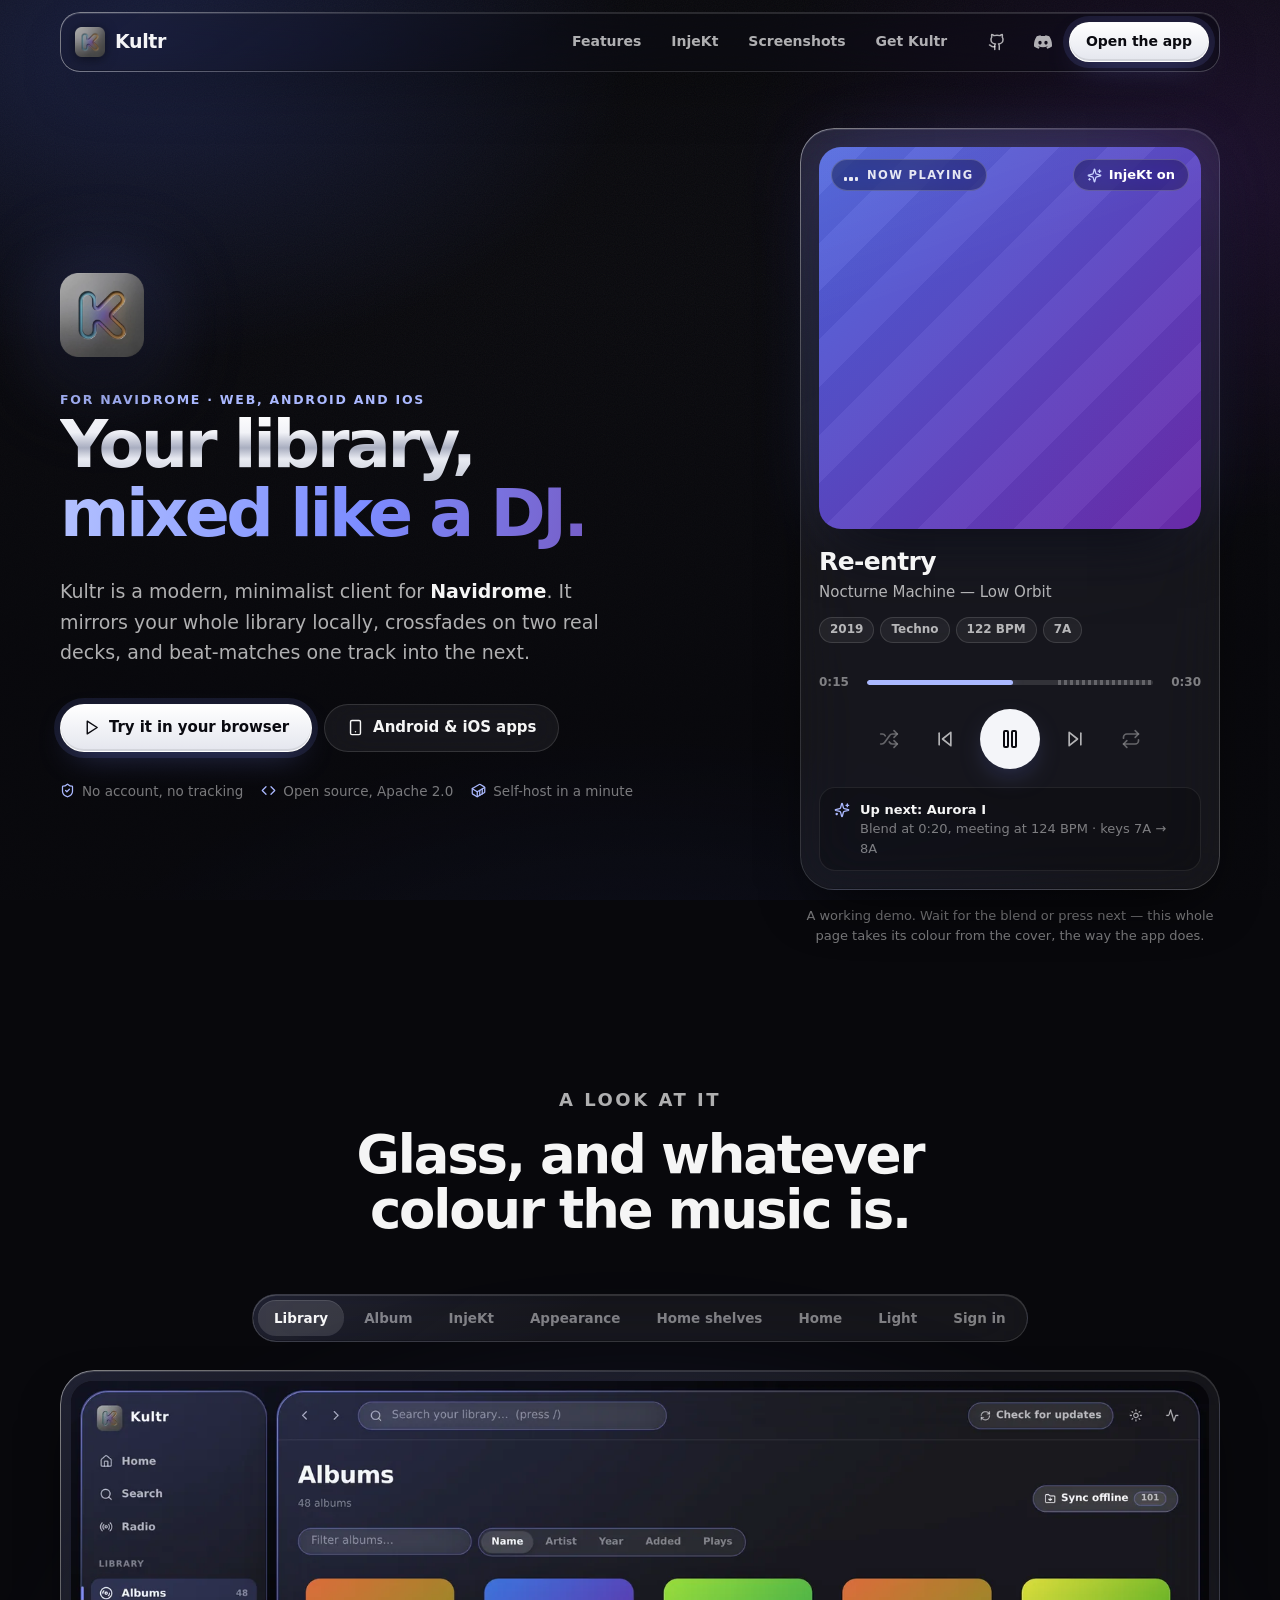
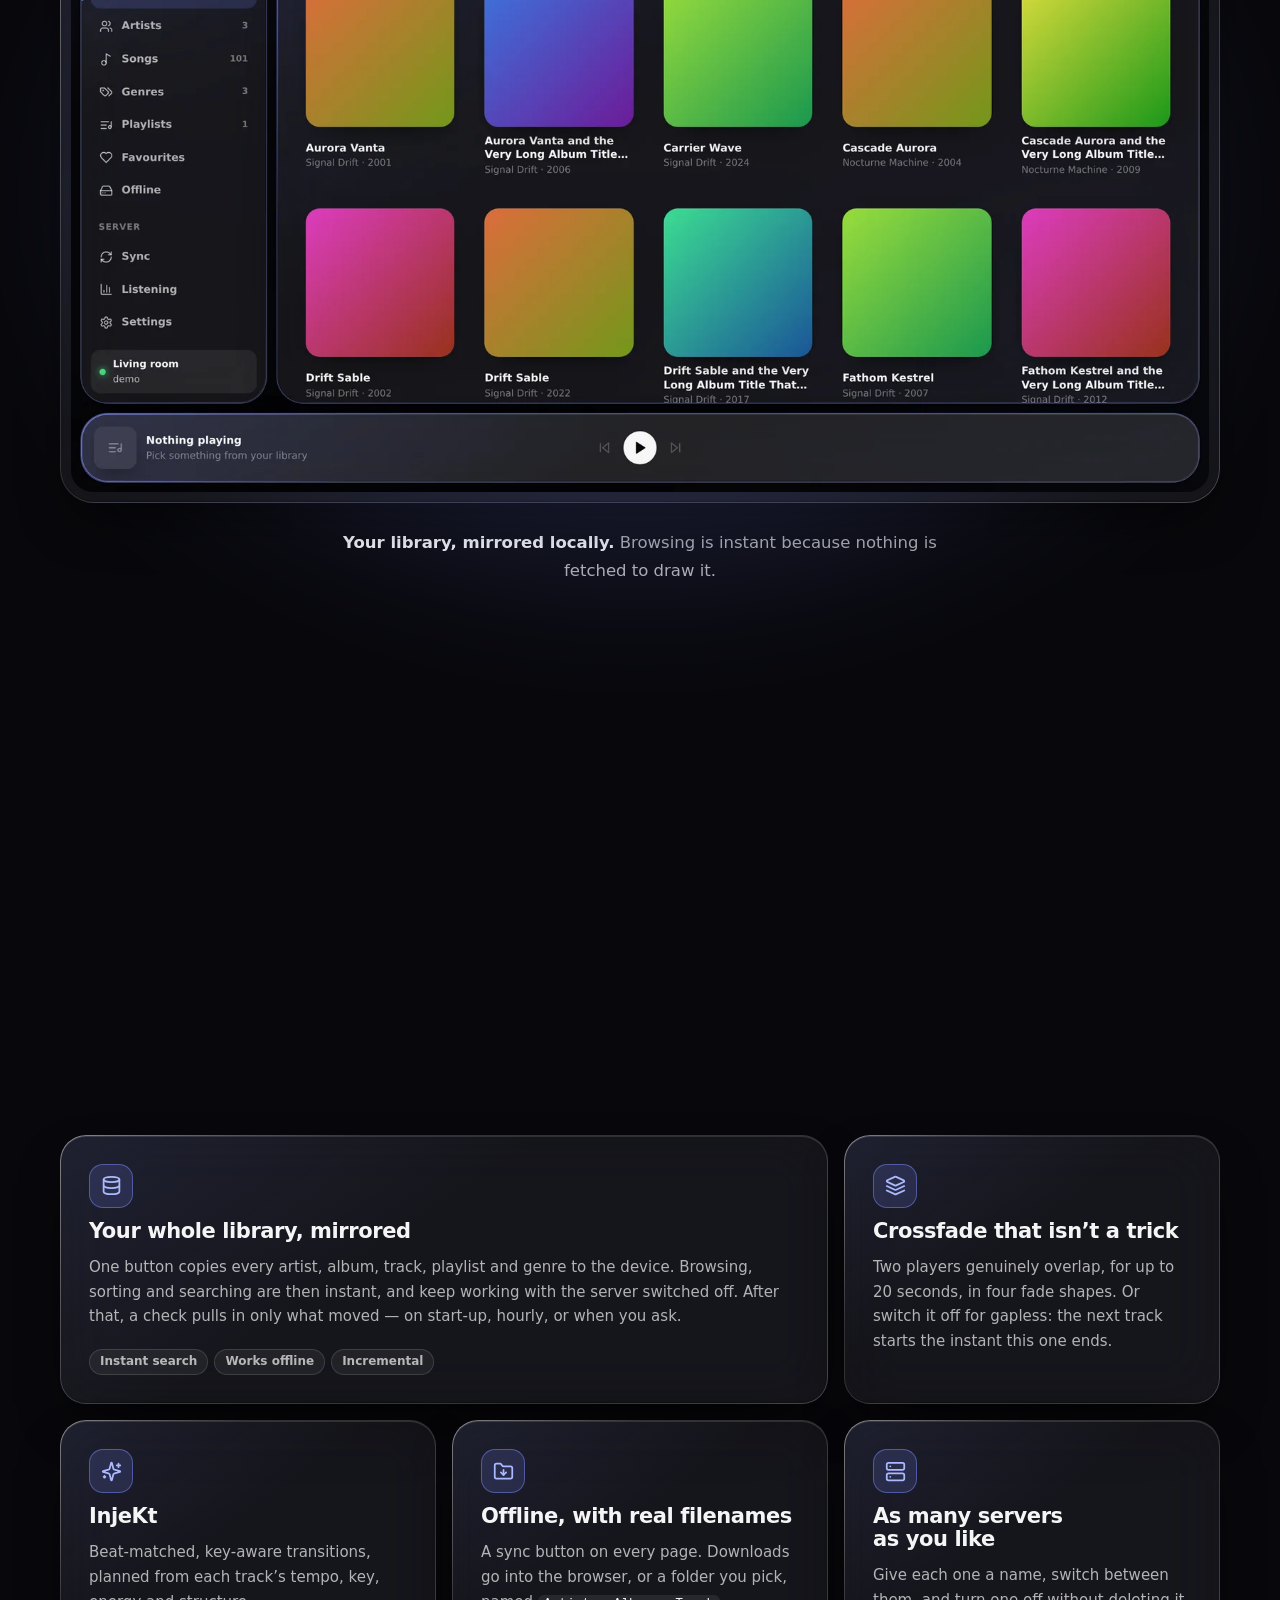
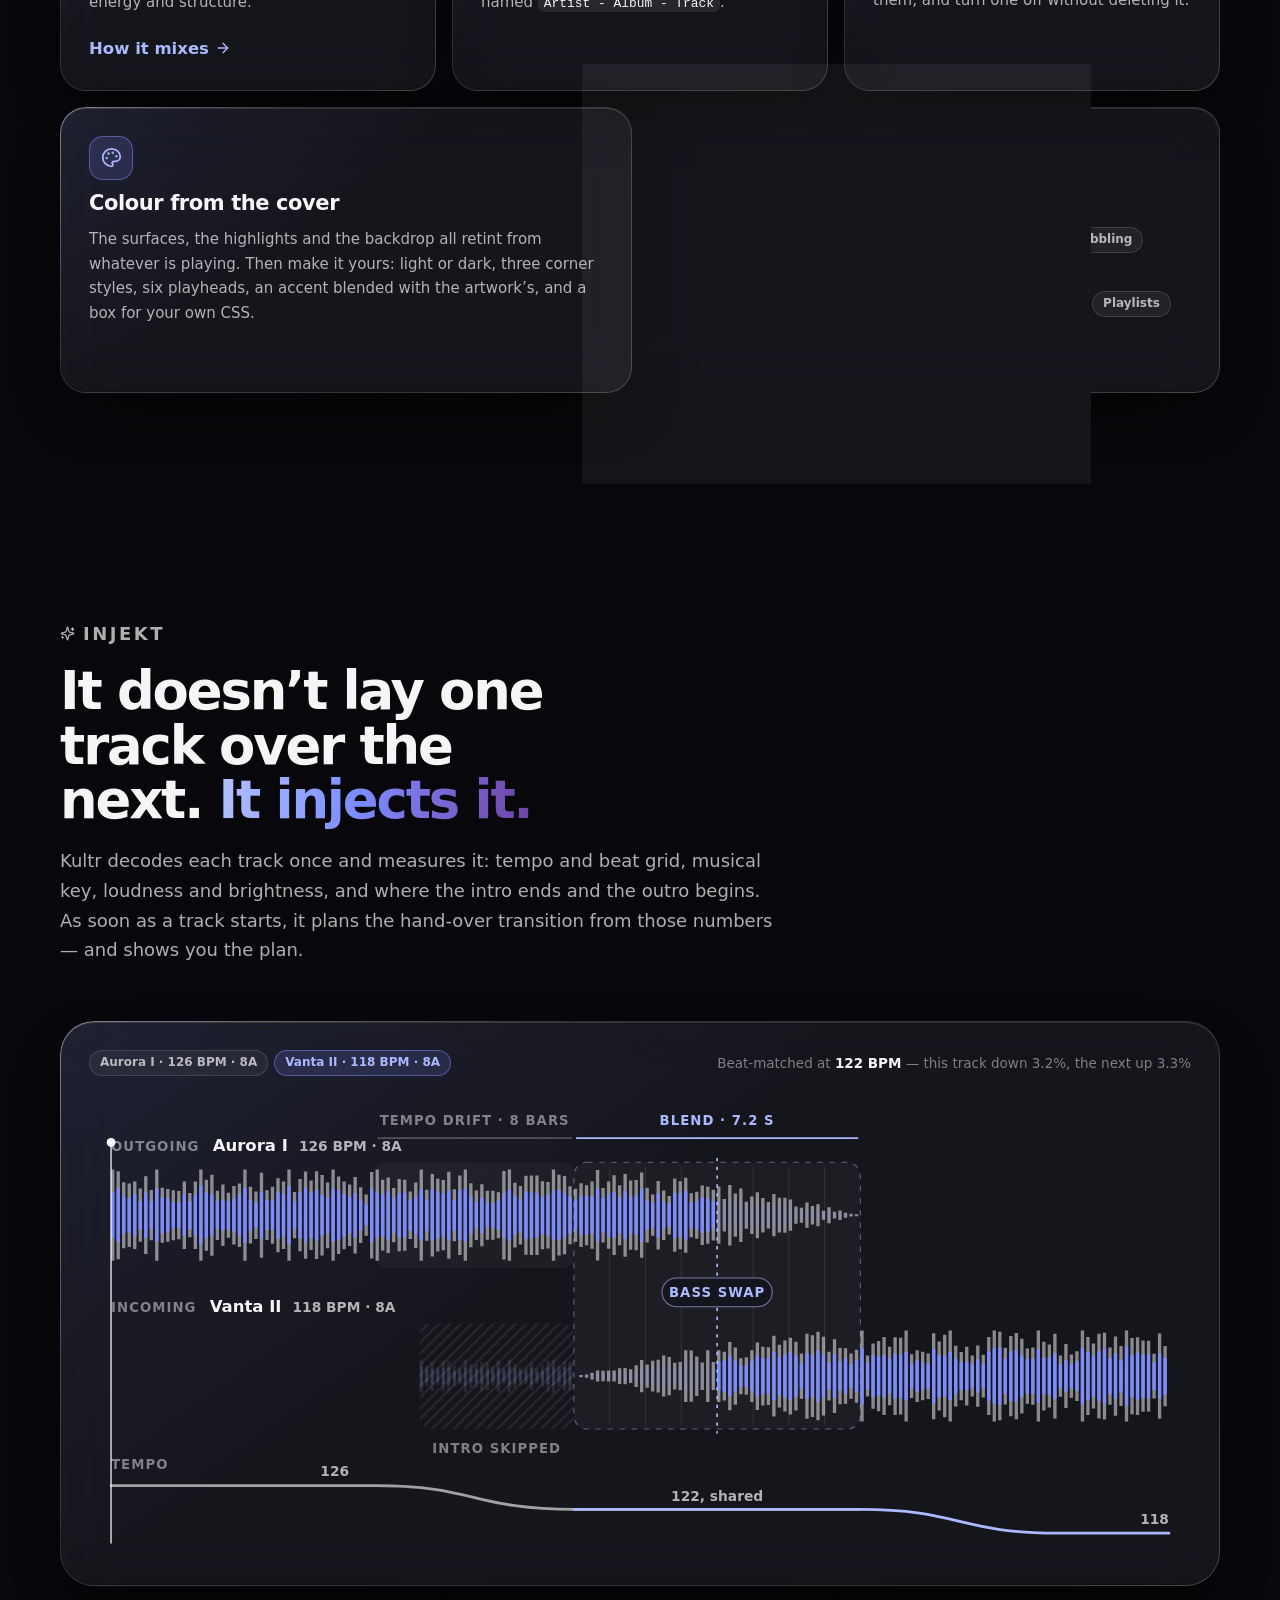
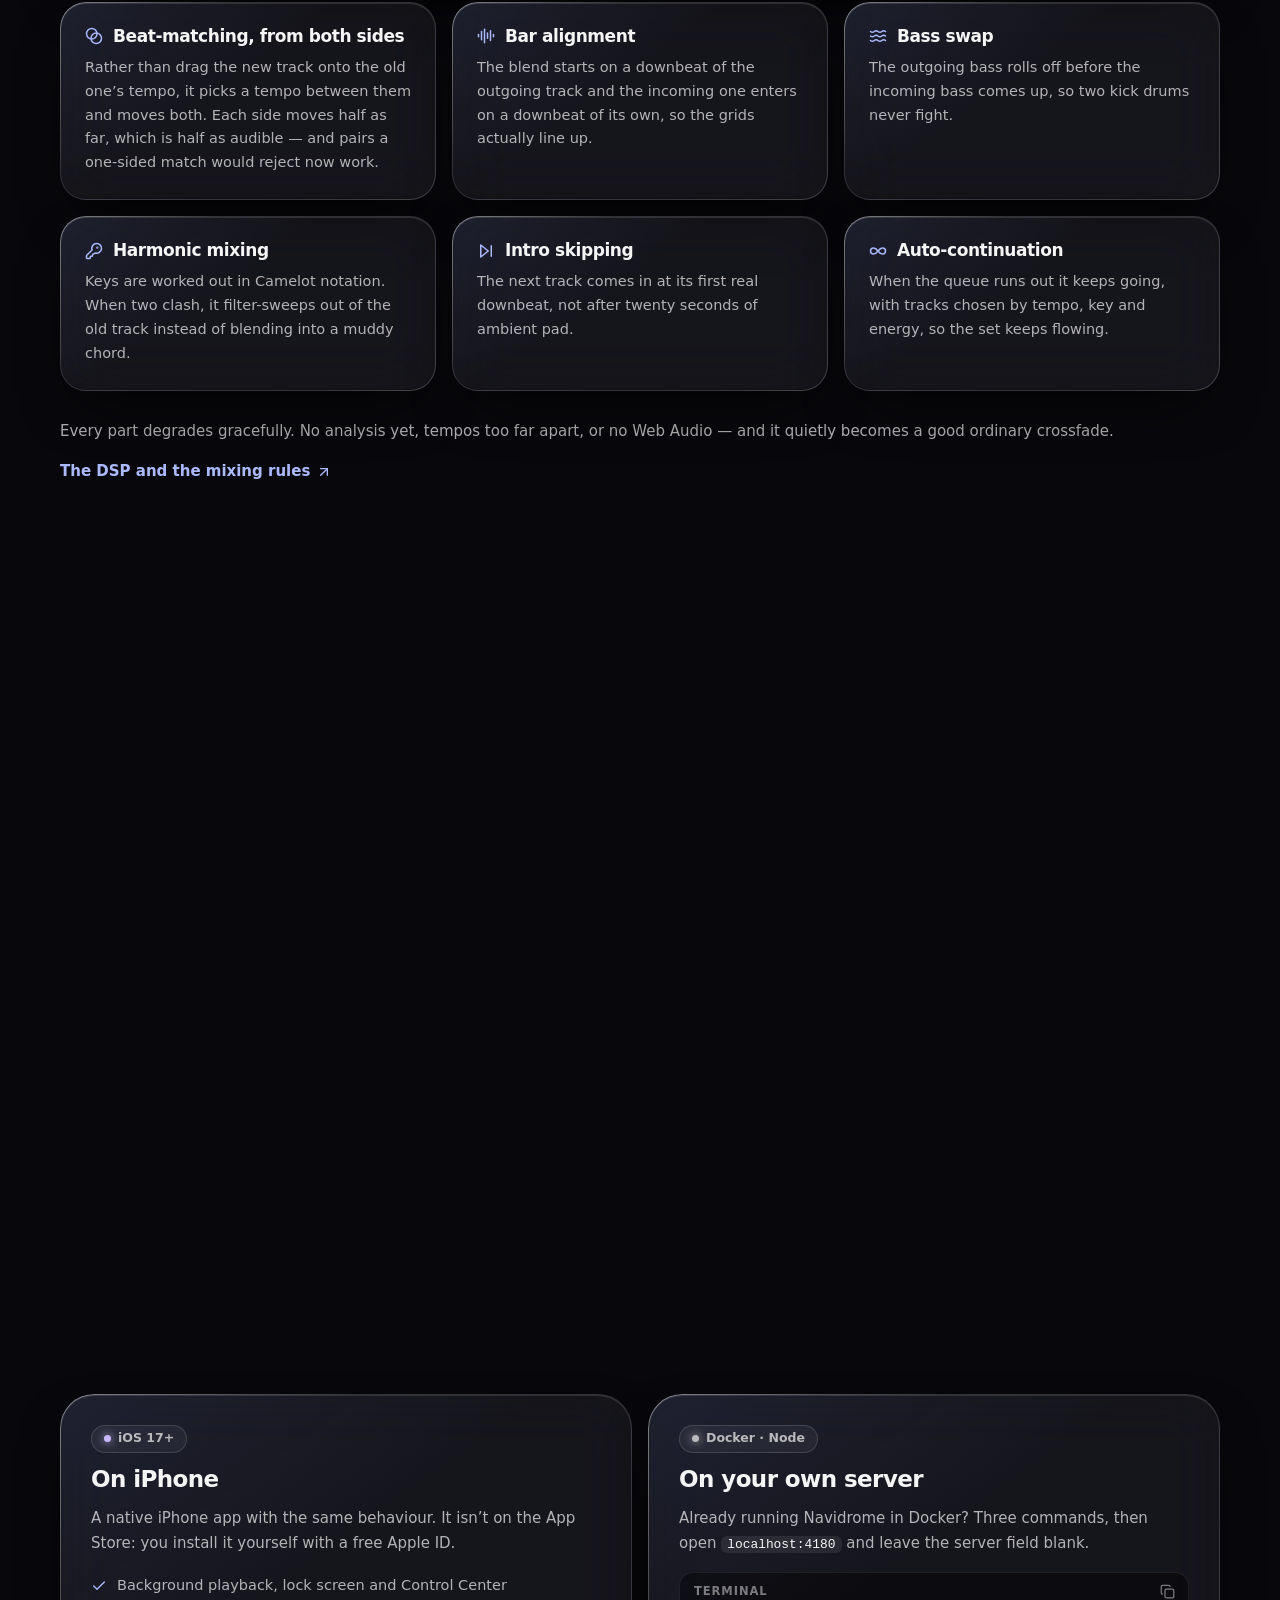
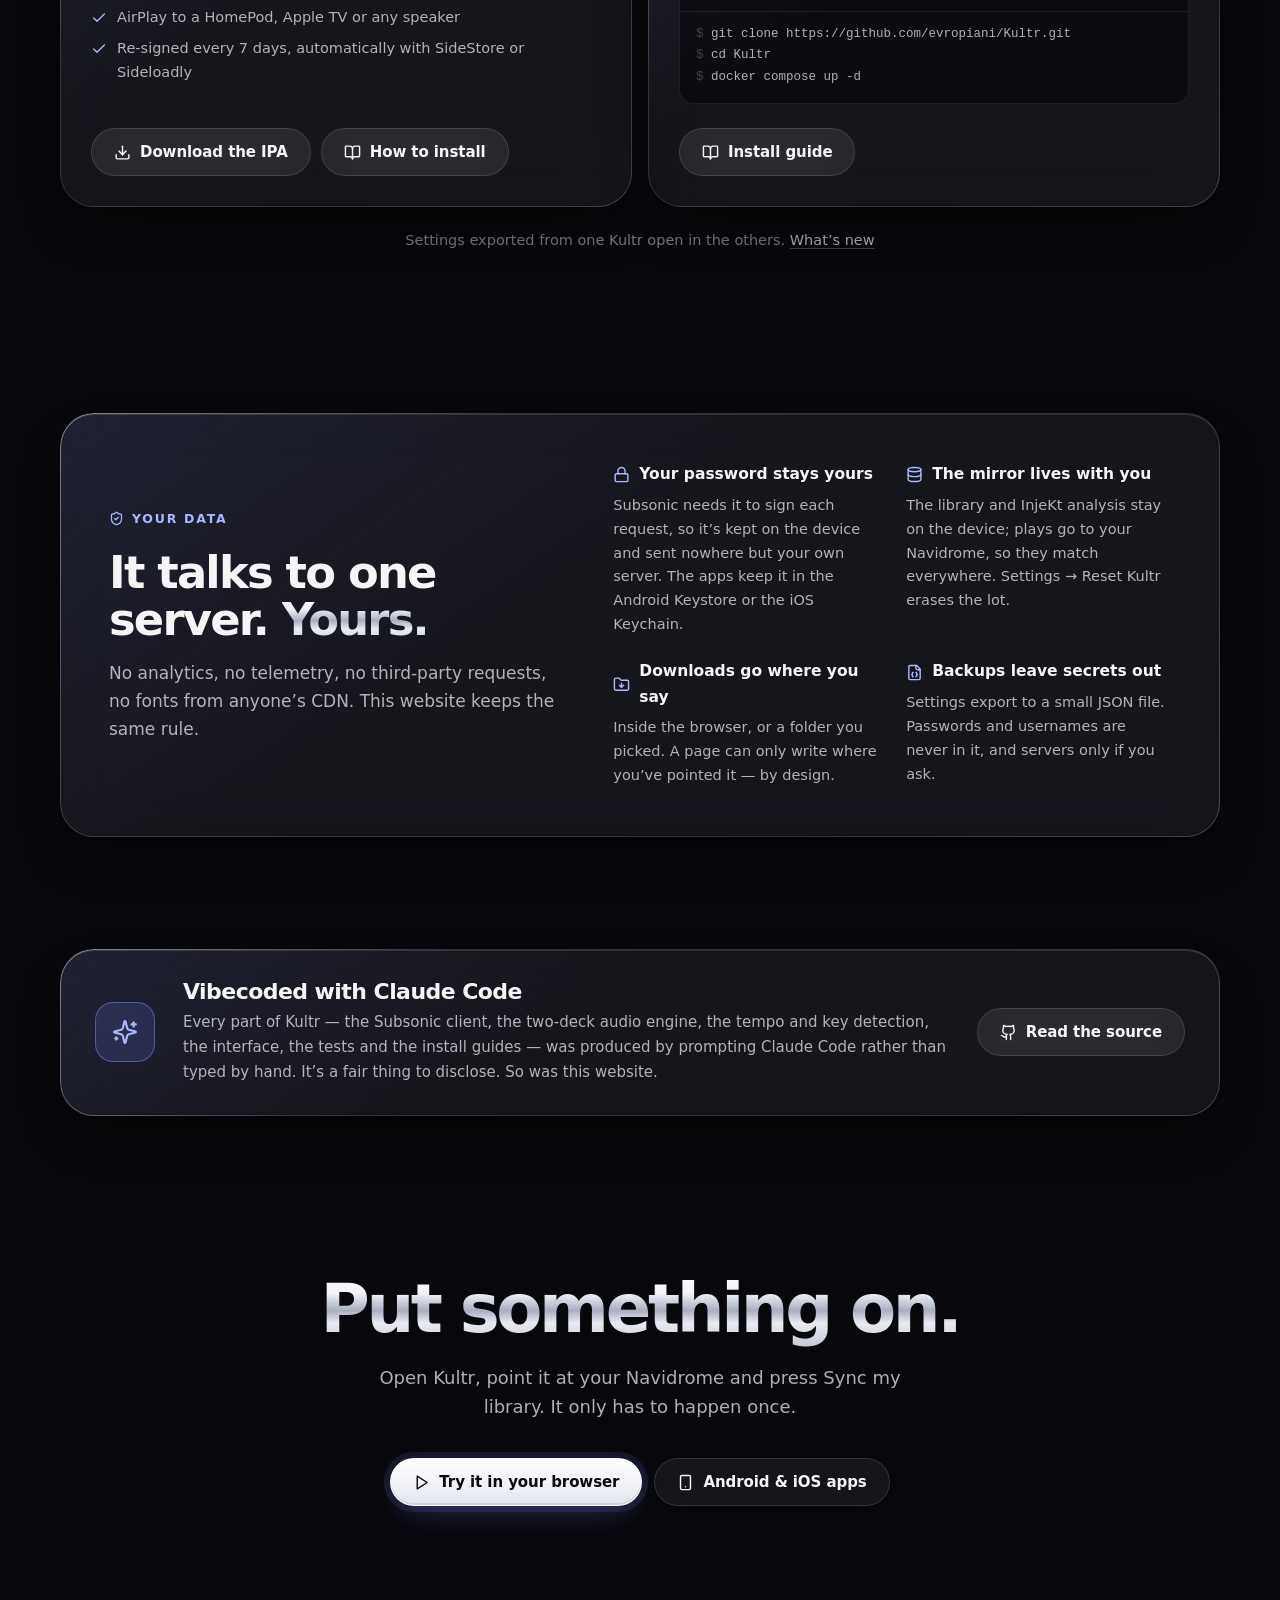
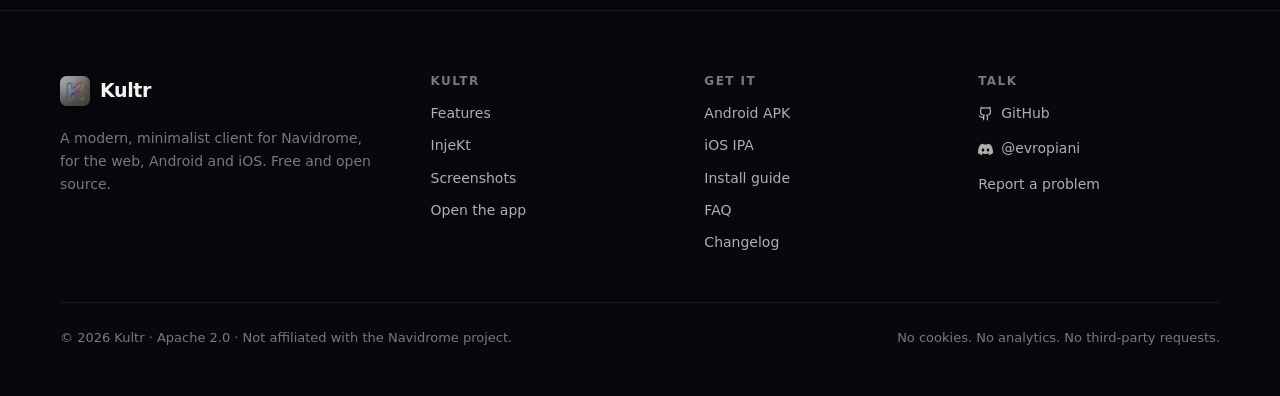
==== site/index.html @ fc5466fc "Bring the site up to date with Kultr for iOS, Android 1.4 and web 1.5 - iOS is out, not planned: a d" ====
<!doctype html>
<html lang="en-GB">
  <head>
    <meta charset="utf-8" />
    <meta name="viewport" content="width=device-width, initial-scale=1, viewport-fit=cover" />
    <title>Kultr — a Navidrome client that mixes like a DJ</title>
    <meta name="description" content="Kultr is a modern, minimalist client for Navidrome. It mirrors your whole library locally, crossfades on two real decks, and beat-matches one track into the next. For the web, Android and iOS." />
    <link rel="canonical" href="https://kultr.cc/" />
    <meta name="theme-color" content="#08080c" />
    <meta name="color-scheme" content="dark" />
    <link rel="icon" type="image/png" href="favicon.png" />
    <link rel="apple-touch-icon" href="apple-touch-icon.png" />

    <meta property="og:type" content="website" />
    <meta property="og:site_name" content="Kultr" />
    <meta property="og:url" content="https://kultr.cc/" />
    <meta property="og:title" content="Kultr — your library, mixed like a DJ" />
    <meta property="og:description" content="A modern, minimalist Navidrome client. Mirrors your whole library locally, crossfades on two real decks, and beat-matches one track into the next." />
    <meta property="og:image" content="https://kultr.cc/assets/img/og.png" />
    <meta property="og:image:width" content="1200" />
    <meta property="og:image:height" content="630" />
    <meta name="twitter:card" content="summary_large_image" />

    <script>document.documentElement.classList.add('js')</script>
    <link rel="stylesheet" href="assets/css/site.css" />
    <script src="assets/js/site.js" defer></script>
  </head>
  <body>
    <a class="skip" href="#main">Skip to content</a>
    <div class="backdrop" aria-hidden="true"><div class="backdrop-layer"></div><div class="backdrop-layer"></div></div>

    <header class="nav wrap">
      <div class="nav-bar glass">
        <a class="brand" href="./" aria-label="Kultr, home"><img src="assets/img/logo-128.webp" alt="" width="30" height="30" />Kultr</a>
        <ul class="nav-links">
          <li><a href="features.html">Features</a></li>
          <li><a href="#injekt">InjeKt</a></li>
          <li><a href="#look">Screenshots</a></li>
          <li><a href="#get">Get Kultr</a></li>
        </ul>
        <div class="nav-actions">
          <a class="nav-icon" href="https://github.com/evropiani/Kultr" aria-label="Kultr on GitHub"><svg class="icon" aria-hidden="true"><use href="assets/icons.svg#github"></use></svg></a>
          <a class="nav-icon" href="https://discord.com/users/319246364246540288" aria-label="Talk to the developer on Discord"><svg class="icon" aria-hidden="true"><use href="assets/icons.svg#discord"></use></svg></a>
          <a class="btn btn-primary btn-sm" href="https://web.kultr.cc/">Open the app</a>
          <button class="nav-icon nav-toggle" type="button" aria-expanded="false" aria-controls="nav-menu" aria-label="Menu"><svg class="icon" aria-hidden="true"><use href="assets/icons.svg#menu"></use></svg></button>
        </div>
      </div>
      <nav class="nav-menu glass" id="nav-menu" aria-label="Site">
        <a href="features.html"><svg class="icon" aria-hidden="true"><use href="assets/icons.svg#layout-grid"></use></svg>Features</a>
        <a href="#injekt"><svg class="icon" aria-hidden="true"><use href="assets/icons.svg#sparkles"></use></svg>InjeKt</a>
        <a href="#look"><svg class="icon" aria-hidden="true"><use href="assets/icons.svg#monitor"></use></svg>Screenshots</a>
        <a href="#get"><svg class="icon" aria-hidden="true"><use href="assets/icons.svg#download"></use></svg>Get Kultr</a>
        <a href="https://github.com/evropiani/Kultr"><svg class="icon" aria-hidden="true"><use href="assets/icons.svg#github"></use></svg>GitHub</a>
      </nav>
    </header>

    <main id="main">
      <!-- ============================================================ hero -->
      <section class="hero">
        <div class="wrap hero-grid">
          <div class="hero-copy">
            <img class="hero-mark" src="assets/img/logo-256.webp" alt="" width="84" height="84" />
            <p class="eyebrow">For Navidrome &middot; web, Android and iOS</p>
            <h1>
              <span class="chrome">Your library,</span>
              <span class="tinted">mixed like a DJ.</span>
            </h1>
            <p class="hero-lede">
              Kultr is a modern, minimalist client for <strong>Navidrome</strong>. It mirrors your whole library
              locally, crossfades on two real decks, and beat-matches one track into the next.
            </p>
            <div class="hero-ctas">
              <a class="btn btn-primary" href="https://web.kultr.cc/"><svg class="icon" aria-hidden="true"><use href="assets/icons.svg#play"></use></svg>Try it in your browser</a>
              <a class="btn" href="#get"><svg class="icon" aria-hidden="true"><use href="assets/icons.svg#smartphone"></use></svg>Android &amp; iOS apps</a>
            </div>
            <p class="hero-note">
              <span><svg class="icon" aria-hidden="true"><use href="assets/icons.svg#shield-check"></use></svg>No account, no tracking</span>
              <span><svg class="icon" aria-hidden="true"><use href="assets/icons.svg#code"></use></svg>Open source, Apache 2.0</span>
              <span><svg class="icon" aria-hidden="true"><use href="assets/icons.svg#container"></use></svg>Self-host in a minute</span>
            </p>
          </div>

          <div>
            <div class="player glass" data-player data-injekt="on" role="region" aria-label="A working demo of Kultr's player">
              <div class="art-wrap">
                <div class="art-stack" aria-hidden="true"><div class="art cover"></div><div class="art cover"></div></div>
                <div class="art-top">
                  <span class="player-label"><span class="bars" aria-hidden="true"><i></i><i></i><i></i></span>Now playing</span>
                  <button class="injekt-toggle" type="button" aria-pressed="true" title="Toggle InjeKt (D in the app)"><svg class="icon" aria-hidden="true"><use href="assets/icons.svg#sparkles"></use></svg> InjeKt on</button>
                </div>
              </div>
              <div class="player-meta swap">
                <div class="player-title">Re-entry</div>
                <div class="player-sub">Nocturne Machine &mdash; Low Orbit</div>
                <div class="player-chips"></div>
              </div>
              <div class="progress">
                <span data-now>0:14</span>
                <div class="track" aria-hidden="true"><div class="track-fill"></div><div class="track-outro"></div></div>
                <span data-total>0:30</span>
              </div>
              <div class="controls">
                <span class="ctl ctl-dim" aria-hidden="true"><svg class="icon"><use href="assets/icons.svg#shuffle"></use></svg></span>
                <button class="ctl" type="button" data-prev aria-label="Previous track"><svg class="icon" aria-hidden="true"><use href="assets/icons.svg#skip-back"></use></svg></button>
                <button class="ctl ctl-play" type="button" data-play aria-label="Play"><svg class="icon" aria-hidden="true"><use href="assets/icons.svg#play"></use></svg></button>
                <button class="ctl" type="button" data-next aria-label="Next track"><svg class="icon" aria-hidden="true"><use href="assets/icons.svg#skip-forward"></use></svg></button>
                <span class="ctl ctl-dim" aria-hidden="true"><svg class="icon"><use href="assets/icons.svg#repeat"></use></svg></span>
              </div>
              <div class="plan">
                <svg class="icon" aria-hidden="true"><use href="assets/icons.svg#sparkles"></use></svg>
                <div><div class="plan-head">Up next</div><div class="plan-detail">&nbsp;</div></div>
              </div>
              <p class="sr-only" data-live aria-live="polite"></p>
            </div>
            <p class="player-caption">A working demo. Wait for the blend or press next &mdash; this whole page takes its colour from the cover, the way the app does.</p>
          </div>
        </div>
      </section>

      <!-- ===================================================== screenshots -->
      <section class="section section-tight" id="look" aria-labelledby="look-title">
        <div class="wrap" data-shots>
          <div class="section-head center" data-reveal>
            <p class="eyebrow">A look at it</p>
            <h2 id="look-title">Glass, and whatever colour the music is.</h2>
          </div>
          <div class="shots-tabs glass" role="tablist" aria-label="Screenshots">
            <button class="shots-tab" type="button" role="tab" id="tab-1" aria-controls="shots-panel" aria-selected="true" data-title="Your library, mirrored locally." data-text="Browsing is instant because nothing is fetched to draw it.">Library</button>
            <button class="shots-tab" type="button" role="tab" id="tab-2" aria-controls="shots-panel" aria-selected="false" tabindex="-1" data-title="An album, playing." data-text="The whole interface takes its colour from the artwork.">Album</button>
            <button class="shots-tab" type="button" role="tab" id="tab-3" aria-controls="shots-panel" aria-selected="false" tabindex="-1" data-title="InjeKt, showing its working." data-text="Tempo, key, energy and the exact plan for the hand-over.">InjeKt</button>
            <button class="shots-tab" type="button" role="tab" id="tab-4" aria-controls="shots-panel" aria-selected="false" tabindex="-1" data-title="Make it yours." data-text="Accent colour, borders, corner style, and six playhead designs that preview themselves.">Appearance</button>
            <button class="shots-tab" type="button" role="tab" id="tab-5" aria-controls="shots-panel" aria-selected="false" tabindex="-1" data-title="Choose your home page." data-text="Fifteen shelves, switched on and off and put in the order you want.">Home shelves</button>
            <button class="shots-tab" type="button" role="tab" id="tab-6" aria-controls="shots-panel" aria-selected="false" tabindex="-1" data-title="And here it is." data-text="Empty shelves are skipped, so it never looks half-finished.">Home</button>
            <button class="shots-tab" type="button" role="tab" id="tab-7" aria-controls="shots-panel" aria-selected="false" tabindex="-1" data-title="Light theme." data-text="The same app icon, in the corner, reads on either background.">Light</button>
            <button class="shots-tab" type="button" role="tab" id="tab-8" aria-controls="shots-panel" aria-selected="false" tabindex="-1" data-title="One screen to connect." data-text="Name the server, or let it use its address.">Sign in</button>
          </div>
          <div class="shots-frame glass" data-reveal>
            <div class="shots-glow" aria-hidden="true"></div>
            <div class="shots-view" id="shots-panel" role="tabpanel" aria-live="polite">
              <img class="is-on" src="assets/img/screens/albums.webp" width="1280" height="800" alt="The albums grid in Kultr, with a sidebar and a player bar in glass." />
              <img src="assets/img/screens/album.webp" width="1280" height="800" loading="lazy" alt="An album page, tinted amber by its cover, with the track playing." />
              <img src="assets/img/screens/injekt.webp" width="1280" height="800" loading="lazy" alt="The full-screen player's InjeKt tab: BPM, key, energy, intro and outro for both tracks." />
              <img src="assets/img/screens/settings.webp" width="1280" height="800" loading="lazy" alt="Appearance settings: panel opacity, grid size, six playhead styles and count time down." />
              <img src="assets/img/screens/home-settings.webp" width="1280" height="800" loading="lazy" alt="Settings for choosing and ordering the home page shelves." />
              <img src="assets/img/screens/home.webp" width="1280" height="800" loading="lazy" alt="The home page, greeting with Good evening above the Played the most and Recently added shelves." />
              <img src="assets/img/screens/albums-light.webp" width="1280" height="800" loading="lazy" alt="The albums grid in the light theme." />
              <img src="assets/img/screens/login.webp" width="1280" height="800" loading="lazy" alt="The sign-in screen, with fields for the server, username and password." />
            </div>
          </div>
          <p class="shots-caption"><strong data-cap-title>Your library, mirrored locally.</strong> <span data-cap-text>Browsing is instant because nothing is fetched to draw it.</span></p>
        </div>
      </section>

      <!-- ====================================================== what it does -->
      <section class="section" id="what" aria-labelledby="what-title">
        <div class="wrap">
          <div class="section-head" data-reveal>
            <p class="eyebrow">What it does</p>
            <h2 id="what-title"><span class="chrome">Fast because it&rsquo;s local.</span><br />Smooth because it&rsquo;s two decks.</h2>
            <p>
              Kultr keeps a copy of your library on the device, so no page waits on the server to draw. And every
              track plays on one of two decks, so a transition is a real overlap, not a volume trick.
            </p>
          </div>

          <div class="bento">
            <article class="tile glass xwide" data-reveal>
              <span class="tile-icon"><svg class="icon" aria-hidden="true"><use href="assets/icons.svg#database"></use></svg></span>
              <h3>Your whole library, mirrored</h3>
              <p>
                One button copies every artist, album, track, playlist and genre to the device. Browsing, sorting and
                searching are then instant, and keep working with the server switched off. After that, a check pulls
                in only what moved &mdash; on start-up, hourly, or when you ask.
              </p>
              <div class="tile-foot tile-list">
                <span class="chip">Instant search</span><span class="chip">Works offline</span><span class="chip">Incremental</span>
              </div>
            </article>
            <article class="tile glass" data-reveal>
              <span class="tile-icon"><svg class="icon" aria-hidden="true"><use href="assets/icons.svg#layers"></use></svg></span>
              <h3>Crossfade that isn&rsquo;t a trick</h3>
              <p>Two players genuinely overlap, for up to 20 seconds, in four fade shapes. Or switch it off for gapless: the next track starts the instant this one ends.</p>
            </article>

            <article class="tile glass" data-reveal>
              <span class="tile-icon"><svg class="icon" aria-hidden="true"><use href="assets/icons.svg#sparkles"></use></svg></span>
              <h3>InjeKt</h3>
              <p>Beat-matched, key-aware transitions, planned from each track&rsquo;s tempo, key, energy and structure.</p>
              <div class="tile-foot"><a class="link-arrow" href="#injekt">How it mixes<svg class="icon" aria-hidden="true"><use href="assets/icons.svg#arrow-right"></use></svg></a></div>
            </article>
            <article class="tile glass" data-reveal>
              <span class="tile-icon"><svg class="icon" aria-hidden="true"><use href="assets/icons.svg#folder-down"></use></svg></span>
              <h3>Offline, with real filenames</h3>
              <p>A sync button on every page. Downloads go into the browser, or a folder you pick, named <code>Artist - Album - Track</code>.</p>
            </article>
            <article class="tile glass" data-reveal>
              <span class="tile-icon"><svg class="icon" aria-hidden="true"><use href="assets/icons.svg#server"></use></svg></span>
              <h3>As many servers as you like</h3>
              <p>Give each one a name, switch between them, and turn one off without deleting it.</p>
            </article>

            <article class="tile glass wide" data-reveal>
              <span class="tile-icon"><svg class="icon" aria-hidden="true"><use href="assets/icons.svg#palette"></use></svg></span>
              <h3>Colour from the cover</h3>
              <p>
                The surfaces, the highlights and the backdrop all retint from whatever is playing. Then make it
                yours: light or dark, three corner styles, six playheads, an accent blended with the artwork&rsquo;s,
                and a box for your own CSS.
              </p>
            </article>
            <article class="tile glass wide" data-reveal>
              <span class="tile-icon"><svg class="icon" aria-hidden="true"><use href="assets/icons.svg#list-music"></use></svg></span>
              <h3>And everything you&rsquo;d expect</h3>
              <div class="tile-list">
                <span class="chip">10-band equaliser</span><span class="chip">ReplayGain</span><span class="chip">Synced lyrics</span><span class="chip">Scrobbling</span><span class="chip">Sleep timer</span><span class="chip">Internet radio</span><span class="chip">Listening stats</span><span class="chip">Chromecast &amp; AirPlay</span><span class="chip">Keyboard shortcuts</span><span class="chip">Ratings</span><span class="chip">Playlists</span>
              </div>
              <div class="tile-foot"><a class="link-arrow" href="features.html">Every feature<svg class="icon" aria-hidden="true"><use href="assets/icons.svg#arrow-right"></use></svg></a></div>
            </article>
          </div>
        </div>
      </section>

      <!-- ============================================================ InjeKt -->
      <section class="section" id="injekt" aria-labelledby="injekt-title">
        <div class="wrap">
          <div class="section-head" data-reveal>
            <p class="eyebrow"><svg class="icon" aria-hidden="true"><use href="assets/icons.svg#sparkles"></use></svg>InjeKt</p>
            <h2 id="injekt-title">It doesn&rsquo;t lay one track over the next. <span class="tinted">It injects it.</span></h2>
            <p>
              Kultr decodes each track once and measures it: tempo and beat grid, musical key, loudness and brightness,
              and where the intro ends and the outro begins. As soon as a track starts, it plans the hand-over
              transition from those numbers &mdash; and shows you the plan.
            </p>
          </div>

          <div class="injekt-panel glass" data-reveal>
            <div class="injekt-legend">
              <div class="chips">
                <span class="chip">Aurora I &middot; 126 BPM &middot; 8A</span>
                <span class="chip chip-accent">Vanta II &middot; 118 BPM &middot; 8A</span>
              </div>
              <p class="injekt-readout">Beat-matched at <strong>122 BPM</strong> &mdash; this track down 3.2%, the next up 3.3%</p>
            </div>
            <div class="diagram-scroll">
              <svg class="diagram" viewBox="0 0 1000 420" role="img" aria-labelledby="dg-title dg-desc" data-diagram>
                <title id="dg-title">An InjeKt transition, from Aurora I into Vanta II</title>
                <desc id="dg-desc">Aurora I, at 126 BPM, drifts down to 122 over its last eight bars before the blend. Vanta II enters on its first real downbeat, skipping its intro, sped up from 118 to 122 BPM. Through the blend the bar lines of both tracks line up, and halfway through the bass hands over from the old track to the new one. Afterwards Vanta II eases back to its own tempo.</desc>
                <defs>
                  <pattern id="hatch" width="7" height="7" patternUnits="userSpaceOnUse" patternTransform="rotate(45)">
                    <rect width="2" height="7" fill="rgba(255,255,255,0.08)" />
                  </pattern>
                </defs>

                <rect x="260" y="62" width="180" height="96" rx="10" fill="rgba(255,255,255,0.035)" />
                <rect x="440" y="62" width="260" height="242" rx="12" class="accent-stroke" fill="rgba(255,255,255,0.03)" stroke-opacity="0.45" stroke-dasharray="5 6" />
                <rect x="300" y="208" width="140" height="96" rx="10" fill="url(#hatch)" />

                <g stroke="rgba(255,255,255,0.09)">
                  <line x1="472.5" y1="66" x2="472.5" y2="300" />
                  <line x1="505" y1="66" x2="505" y2="300" />
                  <line x1="537.5" y1="66" x2="537.5" y2="300" />
                  <line x1="602.5" y1="66" x2="602.5" y2="300" />
                  <line x1="635" y1="66" x2="635" y2="300" />
                  <line x1="667.5" y1="66" x2="667.5" y2="300" />
                </g>

                <text class="lbl" x="350" y="28" text-anchor="middle">Tempo drift &middot; 8 bars</text>
                <path d="M262 40H438" stroke="rgba(255,255,255,0.25)" stroke-width="1.5" />
                <text class="lbl accent-fill" x="570" y="28" text-anchor="middle">Blend &middot; 7.2 s</text>
                <path d="M442 40H698" class="accent-stroke" stroke-width="1.5" />

                <text x="20" y="52"><tspan class="lbl">Outgoing</tspan><tspan class="ttl" dx="12">Aurora I</tspan><tspan class="num" dx="10">126 BPM &middot; 8A</tspan></text>
                <text x="20" y="198"><tspan class="lbl">Incoming</tspan><tspan class="ttl" dx="12">Vanta II</tspan><tspan class="num" dx="10">118 BPM &middot; 8A</tspan></text>

                <g data-waves></g>

                <line x1="570" y1="58" x2="570" y2="308" class="accent-stroke" stroke-width="1.5" stroke-dasharray="3 5" />
                <g transform="translate(570 180)">
                  <rect x="-50" y="-13" width="100" height="26" rx="13" fill="#15151d" class="accent-stroke" stroke-opacity="0.6" />
                  <text class="lbl accent-fill" y="4.5" text-anchor="middle">Bass swap</text>
                </g>
                <text class="lbl" x="370" y="326" text-anchor="middle">Intro skipped</text>

                <text class="lbl" x="20" y="340">Tempo</text>
                <path d="M20 355.4H260C350 355.4 350 377 440 377H700" fill="none" stroke="rgba(255,255,255,0.6)" stroke-width="2.5" stroke-linecap="round" />
                <path d="M440 377H700C790 377 790 398.6 880 398.6H980" fill="none" class="accent-stroke" stroke-width="2.5" stroke-linecap="round" />
                <text class="num" x="236" y="347" text-anchor="end">126</text>
                <text class="num" x="570" y="369" text-anchor="middle">122, shared</text>
                <text class="num" x="980" y="390" text-anchor="end">118</text>

                <g class="playhead">
                  <line x1="20" y1="44" x2="20" y2="408" stroke="#fff" stroke-opacity="0.75" stroke-width="1.5" />
                  <circle cx="20" cy="44" r="4" fill="#fff" />
                </g>
              </svg>
            </div>
            <p class="diagram-hint">Scroll sideways to see the whole transition.</p>
          </div>

          <div class="rules">
            <article class="rule glass" data-reveal>
              <h3><svg class="icon" aria-hidden="true"><use href="assets/icons.svg#blend"></use></svg>Beat-matching, from both sides</h3>
              <p>Rather than drag the new track onto the old one&rsquo;s tempo, it picks a tempo between them and moves both. Each side moves half as far, which is half as audible &mdash; and pairs a one-sided match would reject now work.</p>
            </article>
            <article class="rule glass" data-reveal>
              <h3><svg class="icon" aria-hidden="true"><use href="assets/icons.svg#audio-lines"></use></svg>Bar alignment</h3>
              <p>The blend starts on a downbeat of the outgoing track and the incoming one enters on a downbeat of its own, so the grids actually line up.</p>
            </article>
            <article class="rule glass" data-reveal>
              <h3><svg class="icon" aria-hidden="true"><use href="assets/icons.svg#waves"></use></svg>Bass swap</h3>
              <p>The outgoing bass rolls off before the incoming bass comes up, so two kick drums never fight.</p>
            </article>
            <article class="rule glass" data-reveal>
              <h3><svg class="icon" aria-hidden="true"><use href="assets/icons.svg#key-round"></use></svg>Harmonic mixing</h3>
              <p>Keys are worked out in Camelot notation. When two clash, it filter-sweeps out of the old track instead of blending into a muddy chord.</p>
            </article>
            <article class="rule glass" data-reveal>
              <h3><svg class="icon" aria-hidden="true"><use href="assets/icons.svg#skip-forward"></use></svg>Intro skipping</h3>
              <p>The next track comes in at its first real downbeat, not after twenty seconds of ambient pad.</p>
            </article>
            <article class="rule glass" data-reveal>
              <h3><svg class="icon" aria-hidden="true"><use href="assets/icons.svg#infinity"></use></svg>Auto-continuation</h3>
              <p>When the queue runs out it keeps going, with tracks chosen by tempo, key and energy, so the set keeps flowing.</p>
            </article>
          </div>

          <div class="injekt-foot" data-reveal>
            <p>Every part degrades gracefully. No analysis yet, tempos too far apart, or no Web Audio &mdash; and it quietly becomes a good ordinary crossfade.</p>
            <a class="link-arrow" href="https://github.com/evropiani/Kultr/blob/main/docs/INJEKT.md">The DSP and the mixing rules<svg class="icon" aria-hidden="true"><use href="assets/icons.svg#arrow-up-right"></use></svg></a>
          </div>
        </div>
      </section>

      <!-- ============================================================= get -->
      <section class="section" id="get" aria-labelledby="get-title">
        <div class="wrap">
          <div class="section-head center" data-reveal>
            <p class="eyebrow">Get Kultr</p>
            <h2 id="get-title">The demo is the real app.</h2>
            <p>
              It runs entirely in your browser and connects to <em>your</em> Navidrome. It stores nothing, ships no
              music and has no backend. Rather not trust a page on the internet with your password? Run it yourself
              &mdash; it takes about a minute.
            </p>
          </div>

          <div class="get">
            <article class="get-card glass featured" data-reveal>
              <div class="platforms"><span class="platform web">Web &middot; PWA</span></div>
              <h3>In your browser</h3>
              <p class="lede">Open it, sign in to your Navidrome, and press <strong>Sync my library</strong>. Install it from Chrome or Edge, or with Share &rarr; Add to Home Screen on iOS.</p>
              <ul>
                <li><svg class="icon" aria-hidden="true"><use href="assets/icons.svg#check"></use></svg>Desktop, Android and iOS</li>
                <li><svg class="icon" aria-hidden="true"><use href="assets/icons.svg#check"></use></svg>Full-screen, and offline for anything downloaded</li>
                <li><svg class="icon" aria-hidden="true"><use href="assets/icons.svg#check"></use></svg>Chrome and Edge 111+, Firefox 113+, Safari 16.4+</li>
              </ul>
              <div class="actions">
                <a class="btn btn-primary" href="https://web.kultr.cc/"><svg class="icon" aria-hidden="true"><use href="assets/icons.svg#play"></use></svg>Open web.kultr.cc</a>
              </div>
            </article>

            <article class="get-card glass" data-reveal>
              <div class="platforms"><span class="platform android">Android 8.0+</span></div>
              <h3>On Android</h3>
              <p class="lede">A proper Android music app with the same behaviour &mdash; crossfade, InjeKt, the library mirror &mdash; plus what only a native app can do.</p>
              <ul>
                <li><svg class="icon" aria-hidden="true"><use href="assets/icons.svg#check"></use></svg>Background playback and a media notification</li>
                <li><svg class="icon" aria-hidden="true"><use href="assets/icons.svg#check"></use></svg>Lock-screen, Bluetooth and Android Auto</li>
                <li><svg class="icon" aria-hidden="true"><use href="assets/icons.svg#check"></use></svg>Cast and a home screen widget</li>
              </ul>
              <details class="fingerprint">
                <summary>Signing certificate fingerprint</summary>
                <code>SHA-256 3C:26:16:4A:FD:6F:C1:30:F5:7D:A5:2B:4F:04:AB:2B:E8:3C:89:25:50:89:6F:C9:43:57:D2:E0:B8:51:6F:E0</code>
              </details>
              <div class="actions">
                <a class="btn" href="https://github.com/evropiani/Kultr_Android/releases/latest"><svg class="icon" aria-hidden="true"><use href="assets/icons.svg#download"></use></svg>Download the APK</a>
              </div>
            </article>

            <article class="get-card glass" data-reveal>
              <div class="platforms"><span class="platform ios">iOS 17+</span></div>
              <h3>On iPhone</h3>
              <p class="lede">A native iPhone app with the same behaviour. It isn&rsquo;t on the App Store: you install it yourself with a free Apple ID.</p>
              <ul>
                <li><svg class="icon" aria-hidden="true"><use href="assets/icons.svg#check"></use></svg>Background playback, lock screen and Control Center</li>
                <li><svg class="icon" aria-hidden="true"><use href="assets/icons.svg#check"></use></svg>AirPlay to a HomePod, Apple TV or any speaker</li>
                <li><svg class="icon" aria-hidden="true"><use href="assets/icons.svg#check"></use></svg>Re-signed every 7 days, automatically with SideStore or Sideloadly</li>
              </ul>
              <div class="actions">
                <a class="btn" href="https://github.com/evropiani/Kultr_iOS/releases/latest"><svg class="icon" aria-hidden="true"><use href="assets/icons.svg#download"></use></svg>Download the IPA</a>
                <a class="btn" href="https://github.com/evropiani/Kultr_iOS/blob/main/docs/INSTALL.md"><svg class="icon" aria-hidden="true"><use href="assets/icons.svg#book-open"></use></svg>How to install</a>
              </div>
            </article>

            <article class="get-card glass" data-reveal>
              <div class="platforms"><span class="platform">Docker &middot; Node</span></div>
              <h3>On your own server</h3>
              <p class="lede">Already running Navidrome in Docker? Three commands, then open <code>localhost:4180</code> and leave the server field blank.</p>
              <div class="term">
                <div class="term-bar"><span>Terminal</span><button class="copy" type="button" data-copy="docker-cmds" aria-label="Copy commands"><svg class="icon" aria-hidden="true"><use href="assets/icons.svg#copy"></use></svg></button></div>
                <pre class="code" id="docker-cmds"><span class="p">$ </span>git clone https://github.com/evropiani/Kultr.git
<span class="p">$ </span>cd Kultr
<span class="p">$ </span>docker compose up -d</pre>
              </div>
              <div class="actions">
                <a class="btn" href="https://github.com/evropiani/Kultr/blob/main/docs/INSTALL.md"><svg class="icon" aria-hidden="true"><use href="assets/icons.svg#book-open"></use></svg>Install guide</a>
              </div>
            </article>
          </div>
          <p class="get-foot" data-reveal>
            Settings exported from one Kultr open in the others. <a href="https://github.com/evropiani/Kultr/blob/main/CHANGELOG.md">What&rsquo;s new</a>
          </p>
        </div>
      </section>

      <!-- ============================================================ data -->
      <section class="section section-tight" id="privacy" aria-labelledby="data-title">
        <div class="wrap">
          <div class="data glass" data-reveal>
            <div>
              <p class="eyebrow"><svg class="icon" aria-hidden="true"><use href="assets/icons.svg#shield-check"></use></svg>Your data</p>
              <h2 id="data-title">It talks to one server. <span class="chrome">Yours.</span></h2>
              <p class="data-lede">No analytics, no telemetry, no third-party requests, no fonts from anyone&rsquo;s CDN. This website keeps the same rule.</p>
            </div>
            <ul class="data-list">
              <li><strong><svg class="icon" aria-hidden="true"><use href="assets/icons.svg#lock"></use></svg>Your password stays yours</strong>Subsonic needs it to sign each request, so it&rsquo;s kept on the device and sent nowhere but your own server. The apps keep it in the Android Keystore or the iOS Keychain.</li>
              <li><strong><svg class="icon" aria-hidden="true"><use href="assets/icons.svg#database"></use></svg>The mirror lives with you</strong>The library and InjeKt analysis stay on the device; plays go to your Navidrome, so they match everywhere. Settings &rarr; Reset Kultr erases the lot.</li>
              <li><strong><svg class="icon" aria-hidden="true"><use href="assets/icons.svg#folder-down"></use></svg>Downloads go where you say</strong>Inside the browser, or a folder you picked. A page can only write where you&rsquo;ve pointed it &mdash; by design.</li>
              <li><strong><svg class="icon" aria-hidden="true"><use href="assets/icons.svg#file-json"></use></svg>Backups leave secrets out</strong>Settings export to a small JSON file. Passwords and usernames are never in it, and servers only if you ask.</li>
            </ul>
          </div>
        </div>
      </section>

      <!-- =========================================================== built -->
      <section class="section section-tight" aria-labelledby="built-title">
        <div class="wrap">
          <div class="built glass" data-reveal>
            <span class="built-mark"><svg class="icon" aria-hidden="true"><use href="assets/icons.svg#sparkles"></use></svg></span>
            <div>
              <h2 id="built-title">Vibecoded with Claude Code</h2>
              <p>
                Every part of Kultr &mdash; the Subsonic client, the two-deck audio engine, the tempo and key detection,
                the interface, the tests and the install guides &mdash; was produced by prompting Claude Code rather
                than typed by hand. It&rsquo;s a fair thing to disclose. So was this website.
              </p>
            </div>
            <a class="btn" href="https://github.com/evropiani/Kultr#how-this-was-built"><svg class="icon" aria-hidden="true"><use href="assets/icons.svg#github"></use></svg>Read the source</a>
          </div>
        </div>
      </section>

      <!-- ========================================================= closing -->
      <section class="section closing" aria-labelledby="closing-title">
        <div class="wrap" data-reveal>
          <h2 id="closing-title"><span class="chrome">Put something on.</span></h2>
          <p>Open Kultr, point it at your Navidrome and press Sync my library. It only has to happen once.</p>
          <div class="hero-ctas">
            <a class="btn btn-primary" href="https://web.kultr.cc/"><svg class="icon" aria-hidden="true"><use href="assets/icons.svg#play"></use></svg>Try it in your browser</a>
            <a class="btn" href="#get"><svg class="icon" aria-hidden="true"><use href="assets/icons.svg#smartphone"></use></svg>Android &amp; iOS apps</a>
          </div>
        </div>
      </section>
    </main>

    <footer class="footer">
      <div class="wrap">
        <div class="footer-grid">
          <div>
            <a class="brand" href="./"><img src="assets/img/logo-128.webp" alt="" width="30" height="30" />Kultr</a>
            <p class="footer-about">A modern, minimalist client for Navidrome, for the web, Android and iOS. Free and open source.</p>
          </div>
          <div>
            <h4>Kultr</h4>
            <ul>
              <li><a href="features.html">Features</a></li>
              <li><a href="#injekt">InjeKt</a></li>
              <li><a href="#look">Screenshots</a></li>
              <li><a href="https://web.kultr.cc/">Open the app</a></li>
            </ul>
          </div>
          <div>
            <h4>Get it</h4>
            <ul>
              <li><a href="https://github.com/evropiani/Kultr_Android/releases/latest">Android APK</a></li>
              <li><a href="https://github.com/evropiani/Kultr_iOS/releases/latest">iOS IPA</a></li>
              <li><a href="https://github.com/evropiani/Kultr/blob/main/docs/INSTALL.md">Install guide</a></li>
              <li><a href="https://github.com/evropiani/Kultr/blob/main/docs/FAQ.md">FAQ</a></li>
              <li><a href="https://github.com/evropiani/Kultr/blob/main/CHANGELOG.md">Changelog</a></li>
            </ul>
          </div>
          <div>
            <h4>Talk</h4>
            <ul>
              <li><a href="https://github.com/evropiani/Kultr"><svg class="icon" aria-hidden="true"><use href="assets/icons.svg#github"></use></svg>GitHub</a></li>
              <li><a href="https://discord.com/users/319246364246540288"><svg class="icon" aria-hidden="true"><use href="assets/icons.svg#discord"></use></svg>@evropiani</a></li>
              <li><a href="https://github.com/evropiani/Kultr/issues">Report a problem</a></li>
            </ul>
          </div>
        </div>
        <div class="footer-base">
          <span>&copy; 2026 Kultr &middot; Apache 2.0 &middot; Not affiliated with the Navidrome project.</span>
          <span>No cookies. No analytics. No third-party requests.</span>
        </div>
      </div>
    </footer>
  </body>
</html>
---- site/assets/css/site.css ----
/* ==========================================================================
   kultr.cc
   --------------------------------------------------------------------------
   Built from the app's own design language: an almost colourless canvas,
   glass slabs, and one accent that is not chosen but *played* — the hero
   player rewrites --accent from the artwork of whatever is on, exactly as the
   app does, and every surface on the page follows it.

   No web fonts, no CDN, no third-party requests: same rule as the app.
   ========================================================================== */

@property --accent {
  syntax: '<color>';
  inherits: true;
  initial-value: #7c8cff;
}
@property --accent-2 {
  syntax: '<color>';
  inherits: true;
  initial-value: #6a3cc8;
}

:root {
  color-scheme: dark;

  --accent: #7c8cff;
  --accent-2: #6a3cc8;
  --accent-dur: 1.2s;
  --accent-soft: color-mix(in oklab, var(--accent) 16%, transparent);
  --accent-glow: color-mix(in oklab, var(--accent) 38%, transparent);
  --accent-edge: color-mix(in oklab, var(--accent) 48%, transparent);
  --accent-ink: color-mix(in oklab, var(--accent) 62%, white);

  --bg: #08080c;
  --bg-2: #0e0e15;
  --ink: rgba(255, 255, 255, 0.96);
  --ink-2: rgba(255, 255, 255, 0.68);
  --ink-3: rgba(255, 255, 255, 0.46);
  --ink-4: rgba(255, 255, 255, 0.22);
  --line: rgba(255, 255, 255, 0.08);

  --glass-tint: rgba(255, 255, 255, 0.055);
  --glass-tint-strong: rgba(255, 255, 255, 0.1);
  --glass-edge: rgba(255, 255, 255, 0.13);
  --glass-edge-bright: rgba(255, 255, 255, 0.4);
  --glass-shadow: 0 24px 60px -24px rgba(0, 0, 0, 0.9);
  --glass-blur: 28px;

  --web: #7dd3fc;
  --android: #86e0a0;
  --ios: #c9b8ff;

  --r-xs: 8px;
  --r-sm: 12px;
  --r-md: 18px;
  --r-lg: 26px;
  --r-xl: 34px;
  --r-pill: 999px;

  --ease-spring: cubic-bezier(0.34, 1.56, 0.64, 1);
  --ease-out: cubic-bezier(0.22, 0.61, 0.36, 1);

  --font: -apple-system, BlinkMacSystemFont, 'SF Pro Display', 'SF Pro Text', 'Segoe UI', Inter,
    system-ui, 'Helvetica Neue', Arial, sans-serif;
  --font-mono: ui-monospace, SFMono-Regular, 'SF Mono', Menlo, Consolas, monospace;

  --wrap: 1160px;
  --gutter: 24px;

  transition:
    --accent var(--accent-dur) linear,
    --accent-2 var(--accent-dur) linear;
}

*,
*::before,
*::after {
  box-sizing: border-box;
}

html {
  scroll-behavior: smooth;
  scroll-padding-top: 96px;
  -webkit-text-size-adjust: 100%;
}

body {
  margin: 0;
  min-height: 100vh;
  background: var(--bg);
  color: var(--ink-2);
  font-family: var(--font);
  font-size: 16.5px;
  line-height: 1.65;
  -webkit-font-smoothing: antialiased;
  -moz-osx-font-smoothing: grayscale;
  overflow-x: clip;
}

img,
svg {
  display: block;
  max-width: 100%;
}

a {
  color: inherit;
  text-decoration: none;
}

button {
  font: inherit;
  color: inherit;
  background: none;
  border: 0;
  padding: 0;
  cursor: pointer;
}

h1,
h2,
h3,
h4 {
  margin: 0;
  text-wrap: balance;
  color: var(--ink);
  font-weight: 800;
  letter-spacing: -0.025em;
  line-height: 1.1;
}

p {
  margin: 0;
}

code,
kbd {
  font-family: var(--font-mono);
}

::selection {
  background: var(--accent-glow);
  color: #fff;
}

:focus-visible {
  outline: 2px solid var(--accent-ink);
  outline-offset: 3px;
  border-radius: 6px;
}

.icon {
  width: 18px;
  height: 18px;
  flex: none;
}

.sr-only {
  position: absolute;
  width: 1px;
  height: 1px;
  overflow: hidden;
  clip: rect(0 0 0 0);
  white-space: nowrap;
}

.skip {
  position: absolute;
  left: 16px;
  top: -60px;
  z-index: 200;
  padding: 10px 16px;
  border-radius: var(--r-pill);
  background: #fff;
  color: #000;
  font-weight: 700;
}
.skip:focus {
  top: 16px;
}

.wrap {
  width: 100%;
  max-width: calc(var(--wrap) + var(--gutter) * 2);
  margin: 0 auto;
  padding: 0 var(--gutter);
}

/* ------------------------------------------------------------ backdrop -- */
/* The app's "blurred artwork background": two soft washes of the artwork's
   colours, crossfaded by the player and drifting very slowly. */

.backdrop {
  position: fixed;
  inset: 0;
  z-index: -1;
  pointer-events: none;
  overflow: hidden;
  background: var(--bg);
}
.backdrop-layer {
  position: absolute;
  inset: -20%;
  opacity: 0;
  transition: opacity var(--accent-dur) linear;
  background:
    radial-gradient(40% 36% at 22% 18%, color-mix(in oklab, var(--c1) 55%, transparent), transparent 70%),
    radial-gradient(38% 40% at 82% 28%, color-mix(in oklab, var(--c2) 45%, transparent), transparent 70%),
    radial-gradient(50% 40% at 50% 100%, color-mix(in oklab, var(--c1) 22%, transparent), transparent 70%);
  animation: drift 38s ease-in-out infinite alternate;
}
.backdrop-layer.is-on {
  opacity: 0.42;
}
.backdrop::after {
  /* A fine grain so the gradients never band, and a vignette to hold the
     edges down. */
  content: '';
  position: absolute;
  inset: 0;
  background:
    radial-gradient(120% 80% at 50% 0%, transparent 40%, rgba(8, 8, 12, 0.85) 100%),
    url("data:image/svg+xml,%3Csvg xmlns='http://www.w3.org/2000/svg' width='160' height='160'%3E%3Cfilter id='n'%3E%3CfeTurbulence type='fractalNoise' baseFrequency='.9' numOctaves='2' stitchTiles='stitch'/%3E%3C/filter%3E%3Crect width='100%25' height='100%25' filter='url(%23n)' opacity='.05'/%3E%3C/svg%3E");
}
@keyframes drift {
  from {
    transform: translate3d(-2%, -1%, 0) scale(1);
  }
  to {
    transform: translate3d(2%, 2%, 0) scale(1.06);
  }
}

/* --------------------------------------------------------------- glass -- */

.glass {
  position: relative;
  background:
    linear-gradient(145deg, color-mix(in oklab, var(--accent) 10%, transparent), transparent 42%),
    var(--glass-tint);
  backdrop-filter: blur(var(--glass-blur)) saturate(170%);
  -webkit-backdrop-filter: blur(var(--glass-blur)) saturate(170%);
  border: 1px solid var(--glass-edge);
  border-radius: var(--r-lg);
  box-shadow:
    var(--glass-shadow),
    inset 0 1px 0 0 rgba(255, 255, 255, 0.12),
    inset 0 -1px 0 0 rgba(0, 0, 0, 0.2);
  isolation: isolate;
}
/* Specular rim: bright top-left, dim bottom-right. */
.glass::before {
  content: '';
  position: absolute;
  inset: -1px;
  border-radius: inherit;
  padding: 1px;
  background: linear-gradient(
    135deg,
    var(--glass-edge-bright) 0%,
    transparent 30%,
    transparent 70%,
    rgba(255, 255, 255, 0.1) 100%
  );
  -webkit-mask:
    linear-gradient(#000 0 0) content-box,
    linear-gradient(#000 0 0);
  -webkit-mask-composite: xor;
  mask:
    linear-gradient(#000 0 0) content-box,
    linear-gradient(#000 0 0);
  mask-composite: exclude;
  pointer-events: none;
  z-index: 1;
}

/* ---------------------------------------------------------------- nav -- */

.nav {
  position: sticky;
  top: 12px;
  z-index: 100;
  margin-top: 12px;
}
.nav-bar {
  display: flex;
  align-items: center;
  gap: 8px;
  height: 60px;
  padding: 0 10px 0 14px;
  border-radius: 20px;
  background-color: rgba(12, 12, 18, 0.55);
}
.brand {
  display: inline-flex;
  align-items: center;
  gap: 10px;
  margin-right: auto;
  font-size: 19px;
  font-weight: 800;
  letter-spacing: -0.02em;
  color: var(--ink);
}
.brand img {
  width: 30px;
  height: 30px;
  filter: drop-shadow(0 2px 6px rgba(0, 0, 0, 0.5));
}
.nav-links {
  display: flex;
  align-items: center;
  gap: 2px;
  margin: 0;
  padding: 0;
  list-style: none;
}
.nav-links a {
  display: inline-flex;
  align-items: center;
  gap: 6px;
  height: 38px;
  padding: 0 14px;
  border-radius: var(--r-pill);
  font-size: 14px;
  font-weight: 600;
  color: var(--ink-2);
  transition:
    color 0.15s var(--ease-out),
    background-color 0.15s var(--ease-out);
}
.nav-links a:hover {
  color: var(--ink);
  background: var(--glass-tint);
}
.nav-links a[aria-current='page'] {
  color: var(--ink);
  background: var(--accent-soft);
}
.nav-actions {
  display: flex;
  align-items: center;
  gap: 6px;
  margin-left: 8px;
}
.nav-icon {
  display: inline-grid;
  place-items: center;
  width: 40px;
  height: 40px;
  border-radius: var(--r-pill);
  color: var(--ink-2);
  transition:
    color 0.15s,
    background-color 0.15s;
}
.nav-icon:hover {
  color: var(--ink);
  background: var(--glass-tint);
}
.nav-toggle {
  display: none;
}
.nav-menu {
  display: none;
}

@media (max-width: 900px) {
  .nav-links,
  .nav-actions .nav-icon:not(.nav-toggle) {
    display: none;
  }
  .nav-actions .nav-toggle {
    display: inline-grid;
  }
  .nav-menu {
    position: absolute;
    left: var(--gutter);
    right: var(--gutter);
    top: 68px;
    display: grid;
    gap: 2px;
    padding: 10px;
    border-radius: 20px;
    opacity: 0;
    transform: translateY(-6px) scale(0.98);
    pointer-events: none;
    transition:
      opacity 0.18s var(--ease-out),
      transform 0.18s var(--ease-out);
    background: rgba(16, 16, 24, 0.94);
  }
  .nav[data-open] .nav-menu {
    opacity: 1;
    transform: none;
    pointer-events: auto;
  }
  .nav-menu a {
    display: flex;
    align-items: center;
    gap: 12px;
    padding: 12px 14px;
    border-radius: 12px;
    font-weight: 650;
    color: var(--ink);
  }
  .nav-menu a:hover {
    background: var(--glass-tint);
  }
  .nav-menu .icon {
    color: var(--ink-3);
  }
}

/* ------------------------------------------------------------- buttons -- */

.btn {
  display: inline-flex;
  align-items: center;
  justify-content: center;
  gap: 9px;
  height: 48px;
  padding: 0 22px;
  border-radius: var(--r-pill);
  font-size: 15px;
  font-weight: 700;
  letter-spacing: -0.005em;
  white-space: nowrap;
  color: var(--ink);
  background: var(--glass-tint);
  border: 1px solid var(--glass-edge);
  backdrop-filter: blur(20px) saturate(160%);
  -webkit-backdrop-filter: blur(20px) saturate(160%);
  transition:
    transform 0.26s var(--ease-spring),
    background-color 0.18s var(--ease-out),
    border-color 0.18s var(--ease-out),
    box-shadow 0.26s var(--ease-out);
}
.btn:hover {
  background: var(--glass-tint-strong);
  border-color: var(--accent-edge);
  transform: translateY(-1px);
}
.btn:active {
  transform: scale(0.97);
}
/* The primary action borrows the app's big white play button: chrome-white,
   dark ink, and the accent only as the glow beneath it. */
.btn-primary {
  color: #0a0a10;
  background: linear-gradient(180deg, #ffffff 0%, #e4e6ee 100%);
  border-color: rgba(255, 255, 255, 0.9);
  box-shadow:
    0 12px 34px -12px var(--accent-glow),
    0 0 0 6px color-mix(in oklab, var(--accent) 12%, transparent),
    inset 0 -2px 0 rgba(0, 0, 0, 0.08);
}
.btn-primary:hover {
  background: linear-gradient(180deg, #ffffff 0%, #eef0f6 100%);
  border-color: #fff;
}
.btn-sm {
  height: 40px;
  padding: 0 16px;
  font-size: 14px;
}
.btn .icon {
  width: 17px;
  height: 17px;
}

.link-arrow {
  display: inline-flex;
  align-items: center;
  gap: 6px;
  font-weight: 650;
  color: var(--accent-ink);
}
.link-arrow .icon {
  width: 16px;
  height: 16px;
  transition: transform 0.2s var(--ease-out);
}
.link-arrow:hover .icon {
  transform: translateX(3px);
}

/* --------------------------------------------------------------- chips -- */

.chip {
  display: inline-flex;
  align-items: center;
  gap: 6px;
  height: 26px;
  padding: 0 10px;
  border-radius: var(--r-pill);
  font-size: 12px;
  font-weight: 700;
  color: var(--ink-2);
  background: var(--glass-tint);
  border: 1px solid var(--glass-edge);
  white-space: nowrap;
}
.chip-accent {
  color: var(--accent-ink);
  background: var(--accent-soft);
  border-color: var(--accent-edge);
}
.platforms {
  display: flex;
  flex-wrap: wrap;
  gap: 8px;
}
.platform {
  display: inline-flex;
  align-items: center;
  gap: 7px;
  height: 28px;
  padding: 0 12px;
  border-radius: var(--r-pill);
  font-size: 12.5px;
  font-weight: 700;
  color: var(--ink-2);
  background: var(--glass-tint);
  border: 1px solid var(--glass-edge);
}
.platform::before {
  content: '';
  width: 7px;
  height: 7px;
  border-radius: 50%;
  background: currentColor;
  box-shadow: 0 0 10px currentColor;
}
.platform.web::before {
  color: var(--web);
}
.platform.android::before {
  color: var(--android);
}
.platform.ios::before {
  color: var(--ios);
}
.platform.planned {
  border-style: dashed;
  color: var(--ink-3);
}
.platform.planned::before {
  box-shadow: none;
  background: transparent;
  border: 1.5px solid var(--ink-3);
}

/* ------------------------------------------------------------ headings -- */

.eyebrow {
  display: inline-flex;
  align-items: center;
  gap: 8px;
  font-size: 12.5px;
  font-weight: 750;
  text-transform: uppercase;
  letter-spacing: 0.14em;
  color: var(--accent-ink);
}
.eyebrow .icon {
  width: 15px;
  height: 15px;
}

/* Brushed chrome, after the logo. */
.chrome {
  background: linear-gradient(
    180deg,
    #ffffff 0%,
    #f1f2f7 30%,
    #a9aec0 52%,
    #e9ebf2 68%,
    #c3c7d4 100%
  );
  -webkit-background-clip: text;
  background-clip: text;
  color: transparent;
}
.tinted {
  background: linear-gradient(
    100deg,
    color-mix(in oklab, var(--accent) 55%, white) 0%,
    var(--accent) 45%,
    color-mix(in oklab, var(--accent-2) 80%, white 10%) 100%
  );
  -webkit-background-clip: text;
  background-clip: text;
  color: transparent;
}

.section {
  position: relative;
  padding: 104px 0;
}
.section-tight {
  padding: 56px 0;
}
.section-head {
  max-width: 720px;
  margin-bottom: 56px;
}
.section-head.center {
  margin-left: auto;
  margin-right: auto;
  text-align: center;
}
.section-head h2 {
  margin-top: 14px;
  font-size: clamp(2.1rem, 4.4vw, 3.3rem);
  letter-spacing: -0.04em;
  line-height: 1.04;
}
.section-head p {
  margin-top: 18px;
  font-size: 18px;
  color: var(--ink-2);
}

/* ----------------------------------------------------------------- hero -- */

.hero {
  padding: 56px 0 64px;
}
.hero-grid {
  display: grid;
  grid-template-columns: minmax(0, 1fr) minmax(0, 420px);
  gap: 64px;
  align-items: center;
}
.hero-mark {
  width: 84px;
  height: 84px;
  margin-bottom: 28px;
  filter: drop-shadow(0 18px 30px rgba(0, 0, 0, 0.6))
    drop-shadow(0 0 40px color-mix(in oklab, var(--accent) 30%, transparent));
}
.hero h1 {
  font-size: clamp(2.8rem, 5.2vw, 4.3rem);
  letter-spacing: -0.052em;
  line-height: 0.98;
}
.hero h1 span {
  display: block;
  padding-bottom: 0.06em;
}
.hero-lede {
  max-width: 560px;
  margin-top: 26px;
  font-size: 19px;
  line-height: 1.6;
  color: var(--ink-2);
}
.hero-lede strong {
  color: var(--ink);
  font-weight: 650;
}
.hero-ctas {
  display: flex;
  flex-wrap: wrap;
  gap: 12px;
  margin-top: 36px;
}
.hero-note {
  display: flex;
  flex-wrap: wrap;
  align-items: center;
  gap: 8px 18px;
  margin-top: 28px;
  font-size: 13.5px;
  color: var(--ink-3);
}
.hero-note span {
  display: inline-flex;
  align-items: center;
  gap: 7px;
}
.hero-note .icon {
  width: 15px;
  height: 15px;
  color: var(--accent-ink);
}

/* ------------------------------------------------------- hero player -- */

.player {
  width: 100%;
  max-width: 420px;
  margin-left: auto;
  padding: 18px;
  border-radius: var(--r-xl);
}
.art-wrap {
  position: relative;
}
/* Chips that float on the cover, as in the app's full-screen player. */
.art-top {
  position: absolute;
  z-index: 2;
  top: 12px;
  left: 12px;
  right: 12px;
  display: flex;
  align-items: center;
  justify-content: space-between;
  gap: 8px;
}
.player-label {
  display: inline-flex;
  align-items: center;
  gap: 9px;
  height: 32px;
  padding: 0 12px;
  border-radius: var(--r-pill);
  font-size: 11.5px;
  font-weight: 750;
  text-transform: uppercase;
  letter-spacing: 0.12em;
  color: rgba(255, 255, 255, 0.88);
}
.art-top .player-label,
.art-top .injekt-toggle {
  background: rgba(8, 8, 12, 0.4);
  border: 1px solid rgba(255, 255, 255, 0.2);
  backdrop-filter: blur(14px) saturate(160%);
  -webkit-backdrop-filter: blur(14px) saturate(160%);
}
.bars {
  display: inline-flex;
  align-items: flex-end;
  gap: 2px;
  width: 14px;
  height: 12px;
}
.bars i {
  flex: 1;
  height: 30%;
  border-radius: 1px;
  background: currentColor;
}
.is-playing .bars i {
  animation: eq 0.9s ease-in-out infinite alternate;
}
.is-playing .bars i:nth-child(2) {
  animation-delay: -0.3s;
  animation-duration: 0.7s;
}
.is-playing .bars i:nth-child(3) {
  animation-delay: -0.6s;
  animation-duration: 1.1s;
}
@keyframes eq {
  from {
    height: 20%;
  }
  to {
    height: 100%;
  }
}

.injekt-toggle {
  display: inline-flex;
  align-items: center;
  gap: 7px;
  height: 32px;
  padding: 0 13px;
  border-radius: var(--r-pill);
  font-size: 13px;
  font-weight: 700;
  color: var(--ink-3);
  background: var(--glass-tint);
  border: 1px solid var(--glass-edge);
  transition:
    color 0.2s,
    background-color 0.2s,
    border-color 0.2s;
}
.injekt-toggle .icon {
  width: 15px;
  height: 15px;
}
.injekt-toggle[aria-pressed='true'] {
  color: #fff;
}
.art-top .injekt-toggle[aria-pressed='false'] {
  color: rgba(255, 255, 255, 0.55);
  background: rgba(8, 8, 12, 0.6);
}
.injekt-toggle[aria-pressed='true'] .icon {
  color: color-mix(in oklab, var(--accent) 40%, white);
}

.art-stack {
  position: relative;
  isolation: isolate;
  aspect-ratio: 1;
  border-radius: 22px;
  overflow: hidden;
  box-shadow:
    0 30px 60px -24px rgba(0, 0, 0, 0.9),
    0 0 80px -20px var(--accent-glow);
  transition: box-shadow var(--accent-dur) linear;
}
.art {
  position: absolute;
  inset: 0;
  opacity: 0;
  transition: opacity 1s linear;
}
.art.is-on {
  opacity: 1;
}
/* The demo library's covers: a diagonal two-tone with soft banding. */
.cover {
  background:
    repeating-linear-gradient(
      135deg,
      rgba(255, 255, 255, 0.045) 0 34px,
      rgba(0, 0, 0, 0.03) 34px 68px
    ),
    linear-gradient(135deg, var(--c1), var(--c2));
}
.cover::after {
  content: '';
  position: absolute;
  inset: 0;
  background: linear-gradient(160deg, rgba(255, 255, 255, 0.18), transparent 35%);
  mix-blend-mode: soft-light;
}

.player-meta {
  position: relative;
  margin-top: 18px;
  min-height: 112px;
}
.player-title {
  font-size: 25px;
  font-weight: 800;
  letter-spacing: -0.025em;
  color: var(--ink);
  line-height: 1.2;
}
.player-sub {
  margin-top: 3px;
  font-size: 15px;
  color: var(--ink-2);
}
.player-chips {
  display: flex;
  flex-wrap: wrap;
  gap: 6px;
  margin-top: 12px;
}
.swap {
  transition:
    opacity 0.35s var(--ease-out),
    transform 0.35s var(--ease-out),
    filter 0.35s var(--ease-out);
}
.swap.is-out {
  opacity: 0;
  transform: translateY(4px);
  filter: blur(4px);
}

.progress {
  display: grid;
  grid-template-columns: 36px 1fr 36px;
  align-items: center;
  gap: 12px;
  margin-top: 14px;
  font-size: 12px;
  font-weight: 650;
  font-variant-numeric: tabular-nums;
  color: var(--ink-3);
}
.progress span:last-child {
  text-align: right;
}
.track {
  position: relative;
  height: 5px;
  border-radius: 5px;
  background: rgba(255, 255, 255, 0.12);
  overflow: hidden;
}
.track-fill {
  position: absolute;
  inset: 0 auto 0 0;
  width: 0;
  border-radius: inherit;
  background: var(--accent-ink);
  box-shadow: 0 0 12px var(--accent-glow);
}
/* The hatched stretch is the outro InjeKt will blend over, as in the app. */
.track-outro {
  position: absolute;
  top: 0;
  bottom: 0;
  right: 0;
  width: 33.34%;
  background: repeating-linear-gradient(
    90deg,
    rgba(255, 255, 255, 0.45) 0 3px,
    transparent 3px 6px
  );
  opacity: 0.55;
  transition: opacity 0.3s;
}
[data-injekt='off'] .track-outro {
  opacity: 0.15;
}

.controls {
  display: flex;
  align-items: center;
  justify-content: center;
  gap: 14px;
  margin-top: 16px;
}
.ctl {
  display: inline-grid;
  place-items: center;
  width: 42px;
  height: 42px;
  border-radius: 50%;
  color: var(--ink-2);
  transition:
    color 0.15s,
    background-color 0.15s,
    transform 0.2s var(--ease-spring);
}
.ctl:hover {
  color: var(--ink);
  background: var(--glass-tint);
}
.ctl:active {
  transform: scale(0.9);
}
.ctl .icon {
  width: 20px;
  height: 20px;
}
.ctl-play {
  width: 60px;
  height: 60px;
  color: #0a0a10;
  background: #f4f5f9;
  box-shadow: 0 10px 30px -10px var(--accent-glow);
}
.ctl-play:hover {
  color: #0a0a10;
  background: #fff;
}
.ctl-play .icon {
  width: 24px;
  height: 24px;
  fill: currentColor;
}
.ctl-dim {
  opacity: 0.5;
}

.plan {
  display: flex;
  align-items: flex-start;
  gap: 10px;
  margin-top: 18px;
  padding: 12px 14px;
  border-radius: 16px;
  background: rgba(0, 0, 0, 0.22);
  border: 1px solid var(--line);
  font-size: 13px;
  line-height: 1.5;
  min-height: 64px;
}
.plan .icon {
  width: 16px;
  height: 16px;
  margin-top: 2px;
  color: var(--accent-ink);
}
.plan-head {
  color: var(--ink);
  font-weight: 700;
}
.plan-detail {
  color: var(--ink-3);
}

.player-caption {
  max-width: 440px;
  margin: 16px 0 0 auto;
  font-size: 13px;
  line-height: 1.55;
  color: var(--ink-3);
  text-align: center;
}
p code,
.lede code {
  padding: 1px 6px;
  border-radius: 6px;
  font-size: 0.86em;
  color: var(--ink);
  background: rgba(255, 255, 255, 0.08);
}
.lede strong {
  color: var(--ink);
  font-weight: 650;
}

/* --------------------------------------------------------- screenshots -- */

.shots-tabs {
  display: flex;
  gap: 4px;
  width: max-content;
  max-width: 100%;
  margin: 0 auto 28px;
  padding: 5px;
  border-radius: var(--r-pill);
  overflow-x: auto;
  scrollbar-width: none;
}
.shots-tabs::-webkit-scrollbar {
  display: none;
}
.shots-tab {
  height: 36px;
  padding: 0 16px;
  border-radius: var(--r-pill);
  font-size: 13.5px;
  font-weight: 650;
  color: var(--ink-3);
  white-space: nowrap;
  transition:
    color 0.15s,
    background-color 0.15s;
}
.shots-tab:hover {
  color: var(--ink);
}
.shots-tab[aria-selected='true'] {
  color: var(--ink);
  background: rgba(255, 255, 255, 0.12);
  box-shadow: inset 0 1px 0 rgba(255, 255, 255, 0.12);
}
.shots-frame {
  position: relative;
  padding: 10px;
  border-radius: var(--r-xl);
}
.shots-view {
  position: relative;
  aspect-ratio: 16 / 10;
  border-radius: 22px;
  overflow: hidden;
  background: #111;
}
.shots-view img {
  position: absolute;
  inset: 0;
  width: 100%;
  height: 100%;
  object-fit: cover;
  opacity: 0;
  transition: opacity 0.45s var(--ease-out);
}
.shots-view img.is-on {
  opacity: 1;
}
.shots-caption {
  max-width: 640px;
  margin: 26px auto 0;
  text-align: center;
  min-height: 3.4em;
}
.shots-caption strong {
  color: var(--ink);
}
.shots-glow {
  position: absolute;
  inset: 10% 6% -6%;
  z-index: -1;
  border-radius: 50%;
  background: var(--accent-glow);
  filter: blur(90px);
  opacity: 0.5;
}

/* -------------------------------------------------------------- bento -- */

.bento {
  display: grid;
  grid-template-columns: repeat(6, minmax(0, 1fr));
  gap: 16px;
}
.tile {
  grid-column: span 2;
  display: flex;
  flex-direction: column;
  gap: 12px;
  padding: 28px;
  min-height: 250px;
  transition:
    transform 0.3s var(--ease-spring),
    border-color 0.2s;
}
.tile:hover {
  transform: translateY(-3px);
  border-color: var(--accent-edge);
}
.tile.wide {
  grid-column: span 3;
}
.tile.xwide {
  grid-column: span 4;
}
.tile h3 {
  font-size: 21px;
  letter-spacing: -0.02em;
}
.tile p {
  font-size: 15px;
  color: var(--ink-2);
}
.tile .tile-foot {
  margin-top: auto;
  padding-top: 8px;
}
.tile-icon {
  display: inline-grid;
  place-items: center;
  width: 44px;
  height: 44px;
  border-radius: 14px;
  color: var(--accent-ink);
  background: var(--accent-soft);
  border: 1px solid var(--accent-edge);
}
.tile-icon .icon {
  width: 21px;
  height: 21px;
}
.tile-list {
  display: flex;
  flex-wrap: wrap;
  gap: 6px;
}

/* -------------------------------------------------------------- InjeKt -- */

.injekt-panel {
  padding: 28px 28px 20px;
  border-radius: var(--r-xl);
}
.injekt-legend {
  display: flex;
  flex-wrap: wrap;
  align-items: center;
  justify-content: space-between;
  gap: 12px 24px;
  margin-bottom: 18px;
}
.injekt-legend .chips {
  display: flex;
  flex-wrap: wrap;
  gap: 6px;
}
.injekt-readout {
  font-size: 13.5px;
  color: var(--ink-3);
}
.injekt-readout strong {
  color: var(--ink);
}
.diagram-scroll {
  overflow-x: auto;
  margin: 0 -8px;
  padding: 0 8px 8px;
  scrollbar-width: thin;
}
.diagram {
  width: 100%;
  min-width: 760px;
  height: auto;
  font-family: var(--font);
}
.diagram .lbl {
  font-size: 12px;
  font-weight: 700;
  letter-spacing: 0.08em;
  text-transform: uppercase;
  fill: var(--ink-3);
}
.diagram .ttl {
  font-size: 15px;
  font-weight: 750;
  fill: var(--ink);
}
.diagram .num {
  font-size: 12.5px;
  font-weight: 700;
  fill: var(--ink-2);
  font-variant-numeric: tabular-nums;
}
.diagram .accent-fill {
  fill: var(--accent-ink);
}
.diagram .accent-stroke {
  stroke: var(--accent-ink);
}
.diagram .hi {
  fill: rgba(255, 255, 255, 0.5);
}
.diagram .bass {
  fill: var(--accent);
}
.diagram .ghost {
  opacity: 0.16;
}
.diagram .playhead {
  animation: sweep 14s linear infinite;
}
@keyframes sweep {
  from {
    transform: translateX(0);
  }
  to {
    transform: translateX(960px);
  }
}
.diagram-hint {
  display: none;
  margin-top: 6px;
  font-size: 12px;
  color: var(--ink-3);
}
@media (max-width: 820px) {
  .diagram-hint {
    display: block;
  }
}

.rules {
  display: grid;
  grid-template-columns: repeat(3, minmax(0, 1fr));
  gap: 16px;
  margin-top: 16px;
}
.rule {
  padding: 24px;
  border-radius: var(--r-lg);
}
.rule h3 {
  display: flex;
  align-items: center;
  gap: 10px;
  font-size: 17px;
}
.rule h3 .icon {
  color: var(--accent-ink);
}
.rule p {
  margin-top: 10px;
  font-size: 14.5px;
}
.injekt-foot {
  display: flex;
  flex-wrap: wrap;
  align-items: center;
  justify-content: space-between;
  gap: 16px;
  margin-top: 28px;
  font-size: 15px;
}

/* ----------------------------------------------------------- download -- */

.get {
  display: grid;
  grid-template-columns: repeat(2, minmax(0, 1fr));
  gap: 16px;
}
.get-card {
  display: flex;
  flex-direction: column;
  gap: 14px;
  padding: 30px;
  border-radius: var(--r-xl);
}
.get-card h3 {
  font-size: 23px;
}
.get-card .lede {
  font-size: 15px;
}
.get-card ul {
  display: grid;
  gap: 8px;
  margin: 4px 0 0;
  padding: 0;
  list-style: none;
  font-size: 14.5px;
}
.get-card li {
  display: flex;
  gap: 10px;
}
.get-card li .icon {
  width: 16px;
  height: 16px;
  margin-top: 4px;
  color: var(--accent-ink);
}
.get-card .actions {
  display: flex;
  flex-wrap: wrap;
  gap: 10px;
  margin-top: auto;
  padding-top: 10px;
}
.get-card.featured {
  border-color: var(--accent-edge);
  background:
    linear-gradient(160deg, color-mix(in oklab, var(--accent) 20%, transparent), transparent 55%),
    var(--glass-tint);
}
.term {
  margin-top: 2px;
  border-radius: 14px;
  background: rgba(0, 0, 0, 0.4);
  border: 1px solid var(--line);
  overflow: hidden;
}
.term-bar {
  display: flex;
  align-items: center;
  justify-content: space-between;
  padding: 4px 6px 4px 14px;
  border-bottom: 1px solid var(--line);
  font-size: 11.5px;
  font-weight: 700;
  letter-spacing: 0.08em;
  text-transform: uppercase;
  color: var(--ink-3);
}
.code {
  margin: 0;
  padding: 12px 16px 14px;
  font-family: var(--font-mono);
  font-size: 12.5px;
  line-height: 1.75;
  color: var(--ink-2);
  overflow-x: auto;
  white-space: pre;
}
.code .p {
  color: var(--ink-4);
  user-select: none;
}
.copy {
  display: inline-grid;
  place-items: center;
  width: 30px;
  height: 30px;
  border-radius: 9px;
  color: var(--ink-3);
  transition:
    color 0.15s,
    background-color 0.15s;
}
.copy:hover {
  color: var(--ink);
  background: rgba(255, 255, 255, 0.1);
}
.copy .icon {
  width: 15px;
  height: 15px;
}
.fingerprint {
  font-size: 13px;
  color: var(--ink-3);
}
.fingerprint summary {
  cursor: pointer;
  width: max-content;
  max-width: 100%;
}
.fingerprint summary:hover {
  color: var(--ink-2);
}
.fingerprint code {
  display: block;
  margin-top: 8px;
  padding: 10px 12px;
  border-radius: 10px;
  background: rgba(0, 0, 0, 0.35);
  border: 1px solid var(--line);
  font-size: 11px;
  line-height: 1.6;
  word-break: break-all;
  color: var(--ink-2);
}
.get-foot {
  margin-top: 22px;
  text-align: center;
  font-size: 14.5px;
  color: var(--ink-3);
}
.get-foot a {
  color: var(--ink-2);
  text-decoration: underline;
  text-decoration-color: var(--ink-4);
  text-underline-offset: 3px;
}

/* --------------------------------------------------------------- data -- */

.data {
  display: grid;
  grid-template-columns: minmax(0, 0.9fr) minmax(0, 1.1fr);
  gap: 48px;
  align-items: center;
  padding: 48px;
  border-radius: var(--r-xl);
}
.data h2 {
  font-size: clamp(2rem, 3.6vw, 2.8rem);
  letter-spacing: -0.04em;
  line-height: 1.05;
  margin-top: 14px;
}
.data-lede {
  margin-top: 16px;
  font-size: 17px;
}
.data-list {
  display: grid;
  grid-template-columns: repeat(2, minmax(0, 1fr));
  gap: 22px 28px;
  margin: 0;
  padding: 0;
  list-style: none;
}
.data-list li {
  font-size: 14.5px;
}
.data-list strong {
  display: flex;
  align-items: center;
  gap: 9px;
  margin-bottom: 6px;
  font-size: 15.5px;
  color: var(--ink);
}
.data-list .icon {
  width: 17px;
  height: 17px;
  color: var(--accent-ink);
}

/* ----------------------------------------------------------- built-by -- */

.built {
  display: grid;
  grid-template-columns: auto minmax(0, 1fr) auto;
  gap: 28px;
  align-items: center;
  padding: 30px 34px;
  border-radius: var(--r-xl);
}
.built-mark {
  display: grid;
  place-items: center;
  width: 60px;
  height: 60px;
  border-radius: 18px;
  color: var(--accent-ink);
  background: var(--accent-soft);
  border: 1px solid var(--accent-edge);
}
.built-mark .icon {
  width: 26px;
  height: 26px;
}
.built h2 {
  font-size: 22px;
}
.built p {
  margin-top: 6px;
  font-size: 15px;
}

/* ------------------------------------------------------------- closing -- */

.closing {
  text-align: center;
}
.closing h2 {
  font-size: clamp(2.4rem, 5.4vw, 4.2rem);
  letter-spacing: -0.05em;
  line-height: 1;
}
.closing p {
  max-width: 560px;
  margin: 20px auto 0;
  font-size: 18px;
}
.closing .hero-ctas {
  justify-content: center;
}

/* ------------------------------------------------------------- footer -- */

.footer {
  padding: 64px 0 48px;
  border-top: 1px solid var(--line);
  font-size: 14px;
  color: var(--ink-3);
}
.footer-grid {
  display: grid;
  grid-template-columns: minmax(0, 1.4fr) repeat(3, minmax(0, 1fr));
  gap: 32px;
}
.footer .brand {
  margin: 0;
}
.footer-about {
  max-width: 320px;
  margin-top: 14px;
}
.footer h4 {
  margin-bottom: 14px;
  font-size: 12px;
  font-weight: 750;
  text-transform: uppercase;
  letter-spacing: 0.12em;
  color: var(--ink-3);
}
.footer ul {
  display: grid;
  gap: 9px;
  margin: 0;
  padding: 0;
  list-style: none;
}
.footer ul a {
  display: inline-flex;
  align-items: center;
  gap: 8px;
  color: var(--ink-2);
  transition: color 0.15s;
}
.footer ul a:hover {
  color: var(--ink);
}
.footer ul .icon {
  width: 15px;
  height: 15px;
}
.footer-base {
  display: flex;
  flex-wrap: wrap;
  justify-content: space-between;
  gap: 12px 24px;
  margin-top: 48px;
  padding-top: 24px;
  border-top: 1px solid var(--line);
  font-size: 13px;
}

/* ============================================================ features -- */

.page-hero {
  padding: 96px 0 40px;
  text-align: center;
}
.page-hero h1 {
  margin-top: 16px;
  font-size: clamp(3rem, 8vw, 5.6rem);
  letter-spacing: -0.055em;
  line-height: 0.98;
}
.page-hero p {
  max-width: 620px;
  margin: 22px auto 0;
  font-size: 19px;
}
.jump {
  display: flex;
  flex-wrap: wrap;
  justify-content: center;
  gap: 8px;
  max-width: 900px;
  margin: 40px auto 0;
}
.jump a {
  display: inline-flex;
  align-items: center;
  height: 34px;
  padding: 0 14px;
  border-radius: var(--r-pill);
  font-size: 13.5px;
  font-weight: 650;
  color: var(--ink-2);
  background: var(--glass-tint);
  border: 1px solid var(--glass-edge);
  transition:
    color 0.15s,
    border-color 0.15s,
    background-color 0.15s;
}
.jump a:hover {
  color: var(--ink);
  border-color: var(--accent-edge);
  background: var(--accent-soft);
}
.legend {
  display: flex;
  justify-content: center;
  gap: 8px;
  margin-top: 22px;
}

.feature {
  display: grid;
  grid-template-columns: minmax(0, 1fr) minmax(0, 1.12fr);
  gap: 72px;
  align-items: center;
  padding: 88px 0;
}
.feature + .feature {
  border-top: 1px solid var(--line);
}
.feature:nth-of-type(even) .feature-text {
  order: 2;
}
.feature-text h2 {
  margin: 12px 0 14px;
  font-size: clamp(1.9rem, 3.4vw, 2.6rem);
  letter-spacing: -0.035em;
}
.feature-text > p {
  font-size: 17px;
  margin-bottom: 22px;
}
.ticks {
  display: grid;
  gap: 11px;
  margin: 0 0 26px;
  padding: 0;
  list-style: none;
}
.ticks li {
  position: relative;
  padding-left: 26px;
  font-size: 15.5px;
  line-height: 1.55;
}
.ticks li::before {
  content: '';
  position: absolute;
  left: 2px;
  top: 0.5em;
  width: 8px;
  height: 8px;
  border-radius: 50%;
  background: var(--accent-ink);
  box-shadow: 0 0 0 4px var(--accent-soft);
}
.ticks strong {
  color: var(--ink);
  font-weight: 650;
}
.ticks .note {
  display: inline-flex;
  margin-left: 6px;
  vertical-align: 1px;
  padding: 1px 8px;
  border-radius: var(--r-pill);
  font-size: 11px;
  font-weight: 750;
  color: var(--android);
  border: 1px solid color-mix(in oklab, var(--android) 40%, transparent);
}
.ticks .note.ios {
  color: var(--ios);
  border-color: color-mix(in oklab, var(--ios) 40%, transparent);
}
.ticks .note.web {
  color: var(--web);
  border-color: color-mix(in oklab, var(--web) 40%, transparent);
}

.media {
  position: relative;
}
.media::before {
  content: '';
  position: absolute;
  inset: 12% 8%;
  z-index: -1;
  border-radius: 50%;
  background: var(--accent-glow);
  filter: blur(80px);
  opacity: 0.45;
}
.shot {
  padding: 8px;
  border-radius: 24px;
}
.shot img {
  width: 100%;
  height: auto;
  border-radius: 17px;
}
.mock {
  padding: 26px;
  border-radius: var(--r-xl);
}
.mock-title {
  display: flex;
  align-items: center;
  justify-content: space-between;
  gap: 12px;
  margin-bottom: 18px;
  font-size: 13px;
  font-weight: 750;
  text-transform: uppercase;
  letter-spacing: 0.1em;
  color: var(--ink-3);
}

/* Fade shapes */
.curves {
  display: grid;
  grid-template-columns: repeat(2, minmax(0, 1fr));
  gap: 12px;
}
.curve {
  padding: 14px 14px 10px;
  border-radius: 16px;
  background: rgba(0, 0, 0, 0.22);
  border: 1px solid var(--line);
  transition: border-color 0.2s;
}
.curve.is-on {
  border-color: var(--accent-edge);
  background: color-mix(in oklab, var(--accent) 10%, rgba(0, 0, 0, 0.22));
}
.curve svg {
  width: 100%;
  height: auto;
}
.curve .out {
  stroke: rgba(255, 255, 255, 0.55);
}
.curve .in {
  stroke: var(--accent-ink);
}
.curve .grid {
  stroke: rgba(255, 255, 255, 0.07);
}
.curve span {
  display: block;
  margin-top: 6px;
  font-size: 13px;
  font-weight: 700;
  color: var(--ink);
}
.curve small {
  display: block;
  font-size: 12px;
  color: var(--ink-3);
}
.mock-legend {
  display: flex;
  gap: 16px;
  margin-top: 16px;
  font-size: 12.5px;
  color: var(--ink-3);
}
.mock-legend span {
  display: inline-flex;
  align-items: center;
  gap: 7px;
}
.mock-legend i {
  width: 16px;
  height: 3px;
  border-radius: 3px;
  background: rgba(255, 255, 255, 0.55);
}
.mock-legend i.in {
  background: var(--accent-ink);
}

/* Offline file list */
.files {
  display: grid;
  gap: 2px;
  margin: 0;
  padding: 0;
  list-style: none;
  font-size: 13.5px;
}
.files li {
  display: grid;
  grid-template-columns: 20px minmax(0, 1fr) auto;
  align-items: center;
  gap: 12px;
  padding: 10px 12px;
  border-radius: 12px;
}
.files li:nth-child(odd) {
  background: rgba(255, 255, 255, 0.035);
}
.files .icon {
  width: 17px;
  height: 17px;
  color: var(--ink-3);
}
.files .name {
  overflow: hidden;
  text-overflow: ellipsis;
  white-space: nowrap;
  color: var(--ink);
  font-family: var(--font-mono);
  font-size: 12.5px;
}
.files .size {
  font-size: 12px;
  color: var(--ink-3);
  font-variant-numeric: tabular-nums;
}
.files .folder .icon,
.files .done .icon {
  color: var(--accent-ink);
}
.sync-row {
  display: flex;
  align-items: center;
  justify-content: space-between;
  gap: 12px;
  margin-top: 16px;
  padding: 12px 14px;
  border-radius: 14px;
  background: rgba(0, 0, 0, 0.25);
  border: 1px solid var(--line);
  font-size: 13px;
}
.sync-row strong {
  color: var(--ink);
}

/* Selection mock */
.rows {
  display: grid;
  gap: 4px;
}
.row {
  display: grid;
  grid-template-columns: 20px 36px minmax(0, 1fr) auto;
  align-items: center;
  gap: 12px;
  padding: 8px 10px;
  border-radius: 12px;
  font-size: 14px;
}
.row.is-sel {
  background: var(--accent-soft);
  box-shadow: inset 0 0 0 1px var(--accent-edge);
}
.box {
  display: grid;
  place-items: center;
  width: 18px;
  height: 18px;
  border-radius: 6px;
  border: 1.5px solid var(--ink-4);
}
.row.is-sel .box {
  background: var(--accent-ink);
  border-color: transparent;
  color: #0a0a10;
}
.box .icon {
  width: 12px;
  height: 12px;
  stroke-width: 3;
}
.thumb {
  position: relative;
  width: 36px;
  height: 36px;
  border-radius: 9px;
  overflow: hidden;
}
.notif-art {
  position: relative;
  overflow: hidden;
}
.row b {
  display: block;
  color: var(--ink);
  font-weight: 700;
}
.row small {
  color: var(--ink-3);
  font-size: 12.5px;
}
.row .dur {
  font-size: 12.5px;
  color: var(--ink-3);
  font-variant-numeric: tabular-nums;
}
.drop-targets {
  display: grid;
  grid-template-columns: repeat(auto-fit, minmax(118px, 1fr));
  gap: 8px;
  margin-top: 16px;
}
.drop {
  display: flex;
  align-items: center;
  gap: 8px;
  padding: 10px 12px;
  border-radius: 12px;
  border: 1.5px dashed var(--ink-4);
  font-size: 12.5px;
  font-weight: 650;
  color: var(--ink-2);
}
.drop .icon {
  width: 15px;
  height: 15px;
}
.drop.is-hot {
  border-style: solid;
  border-color: var(--accent-ink);
  color: var(--ink);
  background: var(--accent-soft);
}
.drag-ghost {
  position: absolute;
  right: 24px;
  top: 46%;
  display: inline-flex;
  align-items: center;
  gap: 8px;
  padding: 8px 14px;
  border-radius: var(--r-pill);
  background: #f4f5f9;
  color: #0a0a10;
  font-size: 13px;
  font-weight: 750;
  box-shadow: 0 18px 30px -10px rgba(0, 0, 0, 0.8);
  transform: rotate(-4deg);
}
.drag-ghost .icon {
  width: 15px;
  height: 15px;
}

/* Android notification mock */
.notif {
  padding: 18px;
  border-radius: 22px;
  background: rgba(22, 22, 30, 0.85);
  border: 1px solid var(--glass-edge);
}
.notif-head {
  display: flex;
  align-items: center;
  gap: 8px;
  font-size: 12px;
  color: var(--ink-3);
}
.notif-head img {
  width: 16px;
  height: 16px;
}
.notif-body {
  display: grid;
  grid-template-columns: minmax(0, 1fr) 64px;
  gap: 14px;
  margin-top: 12px;
}
.notif-body b {
  display: block;
  font-size: 16px;
  color: var(--ink);
}
.notif-body small {
  font-size: 13.5px;
  color: var(--ink-2);
}
.notif-art {
  width: 64px;
  height: 64px;
  border-radius: 12px;
}
.notif-ctl {
  display: flex;
  align-items: center;
  gap: 18px;
  margin-top: 12px;
  color: var(--ink);
}
.notif-ctl .icon {
  width: 20px;
  height: 20px;
}
.notif-ctl .fill {
  fill: currentColor;
}
.notif .track {
  margin-top: 14px;
  height: 4px;
}
.notif .track-fill {
  width: 38%;
}
.voice {
  display: flex;
  align-items: center;
  gap: 12px;
  margin-top: 14px;
  padding: 14px 16px;
  border-radius: 18px;
  background: rgba(0, 0, 0, 0.28);
  border: 1px solid var(--line);
  font-size: 14px;
  color: var(--ink);
}
.voice .icon {
  color: var(--accent-ink);
}
.voice small {
  display: block;
  color: var(--ink-3);
  font-size: 12px;
}
.android-chips {
  display: flex;
  flex-wrap: wrap;
  gap: 6px;
  margin-top: 14px;
}

/* Equaliser */
.eq {
  display: grid;
  grid-template-columns: repeat(10, minmax(0, 1fr));
  gap: 8px;
  height: 190px;
  padding: 10px 4px 0;
}
.eq-band {
  position: relative;
  display: flex;
  flex-direction: column;
  align-items: center;
}
.eq-rail {
  position: relative;
  flex: 1;
  width: 6px;
  border-radius: 6px;
  background: rgba(255, 255, 255, 0.1);
}
.eq-rail::before {
  /* the 0 dB line */
  content: '';
  position: absolute;
  left: -6px;
  right: -6px;
  top: 50%;
  height: 1px;
  background: rgba(255, 255, 255, 0.14);
}
.eq-fill {
  position: absolute;
  left: 0;
  right: 0;
  border-radius: 6px;
  background: var(--accent-ink);
  box-shadow: 0 0 10px var(--accent-glow);
  transition:
    top 0.5s var(--ease-spring),
    bottom 0.5s var(--ease-spring);
}
.eq-knob {
  position: absolute;
  left: 50%;
  width: 18px;
  height: 18px;
  margin: -9px 0 0 -9px;
  border-radius: 50%;
  background: #f4f5f9;
  box-shadow: 0 4px 10px rgba(0, 0, 0, 0.5);
  transition: top 0.5s var(--ease-spring);
}
.eq-band span {
  margin-top: 10px;
  font-size: 10.5px;
  font-weight: 700;
  color: var(--ink-3);
  font-variant-numeric: tabular-nums;
}
.presets {
  display: flex;
  flex-wrap: wrap;
  gap: 6px;
  margin-top: 20px;
}
.preset {
  height: 30px;
  padding: 0 12px;
  border-radius: var(--r-pill);
  font-size: 12.5px;
  font-weight: 650;
  color: var(--ink-3);
  background: var(--glass-tint);
  border: 1px solid var(--glass-edge);
  transition:
    color 0.15s,
    background-color 0.15s,
    border-color 0.15s;
}
.preset:hover {
  color: var(--ink);
}
.preset[aria-pressed='true'] {
  color: var(--ink);
  background: var(--accent-soft);
  border-color: var(--accent-edge);
}

/* Keyboard */
.keys {
  display: grid;
  grid-template-columns: repeat(2, minmax(0, 1fr));
  gap: 10px 20px;
}
.key {
  display: flex;
  align-items: center;
  gap: 12px;
  font-size: 14px;
}
.key span {
  display: flex;
  gap: 4px;
  min-width: 92px;
}
kbd {
  display: inline-grid;
  place-items: center;
  min-width: 30px;
  height: 30px;
  padding: 0 8px;
  border-radius: 8px;
  font-size: 12.5px;
  font-weight: 700;
  color: var(--ink);
  background: linear-gradient(180deg, rgba(255, 255, 255, 0.14), rgba(255, 255, 255, 0.06));
  border: 1px solid rgba(255, 255, 255, 0.16);
  box-shadow: 0 2px 0 rgba(0, 0, 0, 0.5);
}

/* Phones */
.phones {
  display: flex;
  justify-content: center;
  gap: 22px;
}
.phone {
  width: min(46%, 240px);
  padding: 7px;
  border-radius: 38px;
}
.phone img {
  width: 100%;
  height: auto;
  border-radius: 31px;
}
.phone:nth-child(2) {
  transform: translateY(36px);
}

/* Cast */
.cast-list {
  display: grid;
  gap: 10px;
}
.cast-item {
  display: grid;
  grid-template-columns: 40px minmax(0, 1fr) auto;
  align-items: center;
  gap: 14px;
  padding: 14px;
  border-radius: 16px;
  background: rgba(0, 0, 0, 0.22);
  border: 1px solid var(--line);
  font-size: 14px;
}
.cast-item .ic {
  display: grid;
  place-items: center;
  width: 40px;
  height: 40px;
  border-radius: 12px;
  background: var(--glass-tint-strong);
  color: var(--ink);
}
.cast-item b {
  display: block;
  color: var(--ink);
}
.cast-item small {
  color: var(--ink-3);
  font-size: 12.5px;
}
.cast-item.is-off {
  opacity: 0.55;
}

/* Everything else */
.cloud {
  display: flex;
  flex-wrap: wrap;
  justify-content: center;
  gap: 10px;
  max-width: 920px;
  margin: 0 auto;
}
.cloud .chip {
  height: 38px;
  padding: 0 16px;
  font-size: 14px;
  gap: 8px;
}
.cloud .chip .icon {
  width: 16px;
  height: 16px;
  color: var(--accent-ink);
}

/* ---------------------------------------------------------------- 404 -- */

.lost {
  display: grid;
  place-items: center;
  min-height: 70vh;
  text-align: center;
}
.lost h1 {
  font-size: clamp(4rem, 14vw, 9rem);
  letter-spacing: -0.06em;
  line-height: 0.9;
}
.lost p {
  max-width: 460px;
  margin: 18px auto 32px;
  font-size: 18px;
}

/* -------------------------------------------------------------- reveal -- */

.js [data-reveal] {
  opacity: 0;
  transform: translateY(26px);
  transition:
    opacity 0.8s var(--ease-out),
    transform 0.8s var(--ease-out);
}
.js [data-reveal].is-in {
  opacity: 1;
  transform: none;
}

/* ---------------------------------------------------------- responsive -- */

@media (max-width: 1080px) {
  .hero-grid {
    gap: 40px;
  }
  .tile,
  .tile.wide {
    grid-column: span 3;
  }
  .tile.xwide {
    grid-column: span 6;
  }
  .get {
    grid-template-columns: minmax(0, 1fr);
    max-width: 640px;
    margin: 0 auto;
  }
  .rules {
    grid-template-columns: repeat(2, minmax(0, 1fr));
  }
  .data {
    grid-template-columns: minmax(0, 1fr);
    gap: 32px;
  }
  .feature {
    gap: 48px;
  }
  .footer-grid {
    grid-template-columns: repeat(3, minmax(0, 1fr));
  }
  .footer-grid > :first-child {
    grid-column: 1 / -1;
  }
}

@media (max-width: 860px) {
  .hero {
    padding-top: 56px;
  }
  .hero-grid {
    grid-template-columns: minmax(0, 1fr);
  }
  .player {
    margin: 0 auto;
  }
  .player-caption {
    margin: 16px auto 0;
  }
  .feature {
    grid-template-columns: minmax(0, 1fr);
    gap: 36px;
    padding: 64px 0;
  }
  .feature:nth-of-type(even) .feature-text {
    order: 0;
  }
  .built {
    grid-template-columns: auto minmax(0, 1fr);
  }
  .built .btn {
    grid-column: 1 / -1;
    justify-self: start;
  }
}

@media (max-width: 640px) {
  :root {
    --gutter: 16px;
  }
  body {
    font-size: 16px;
  }
  .section {
    padding: 84px 0;
  }
  .section-head {
    margin-bottom: 36px;
  }
  .hero h1 {
    font-size: clamp(2.6rem, 12vw, 3.4rem);
  }
  .hero-lede {
    font-size: 17px;
  }
  .hero-ctas .btn {
    flex: 1 1 100%;
  }
  .player {
    padding: 16px;
  }
  .tile,
  .tile.wide,
  .tile.xwide {
    grid-column: 1 / -1;
    min-height: 0;
  }
  .rules {
    grid-template-columns: minmax(0, 1fr);
  }
  .injekt-panel {
    padding: 20px 16px 14px;
  }
  .data {
    padding: 28px 20px;
  }
  .data-list {
    grid-template-columns: minmax(0, 1fr);
  }
  .get-card {
    padding: 24px 20px;
  }
  .built {
    grid-template-columns: minmax(0, 1fr);
    padding: 24px 20px;
    gap: 16px;
  }
  .built-mark {
    width: 48px;
    height: 48px;
    border-radius: 14px;
  }
  .keys {
    grid-template-columns: minmax(0, 1fr);
  }
  .mock {
    padding: 18px;
  }
  .eq {
    gap: 4px;
    height: 160px;
  }
  .eq-band span {
    font-size: 9.5px;
  }
  .footer-grid {
    grid-template-columns: repeat(2, minmax(0, 1fr));
  }
  .drag-ghost {
    right: 12px;
  }
}

@media (prefers-reduced-motion: reduce) {
  html {
    scroll-behavior: auto;
  }
  *,
  *::before,
  *::after {
    animation: none !important;
    transition-duration: 0.01ms !important;
  }
  .js [data-reveal] {
    opacity: 1;
    transform: none;
  }
}
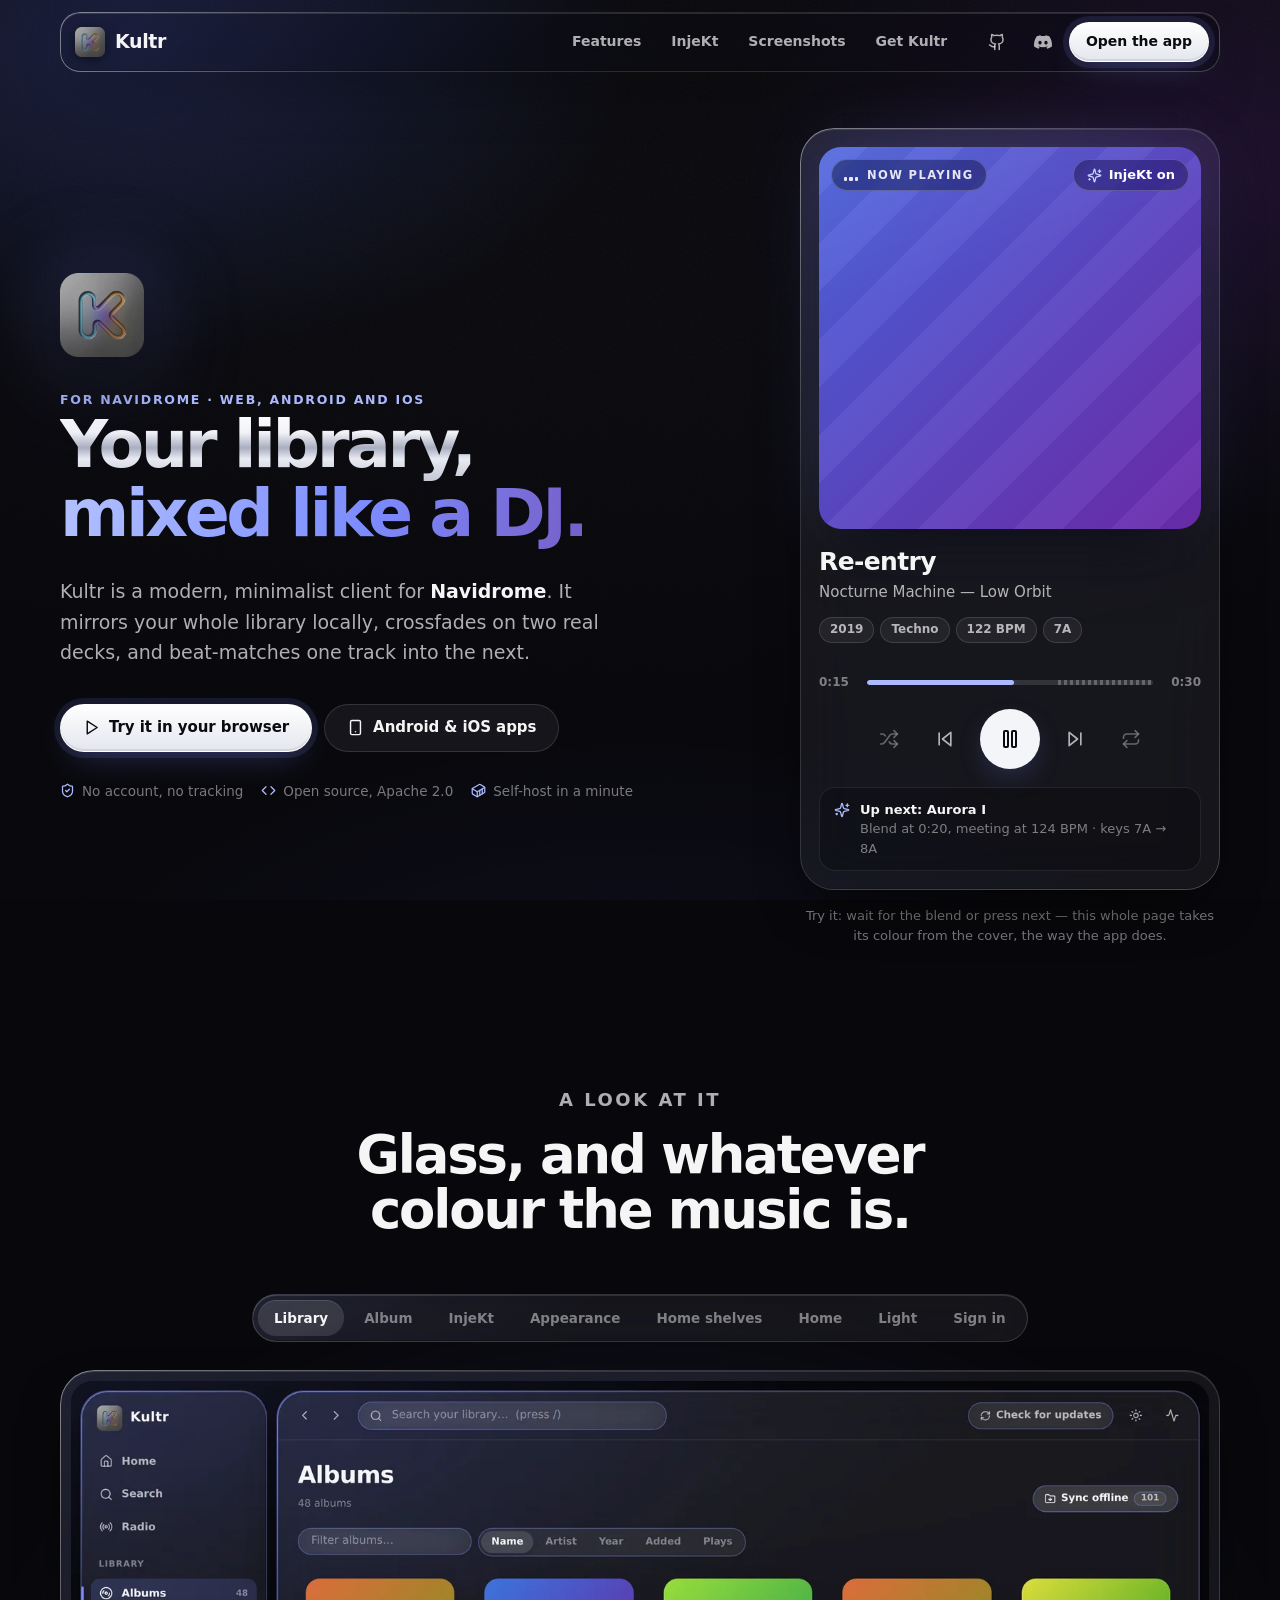
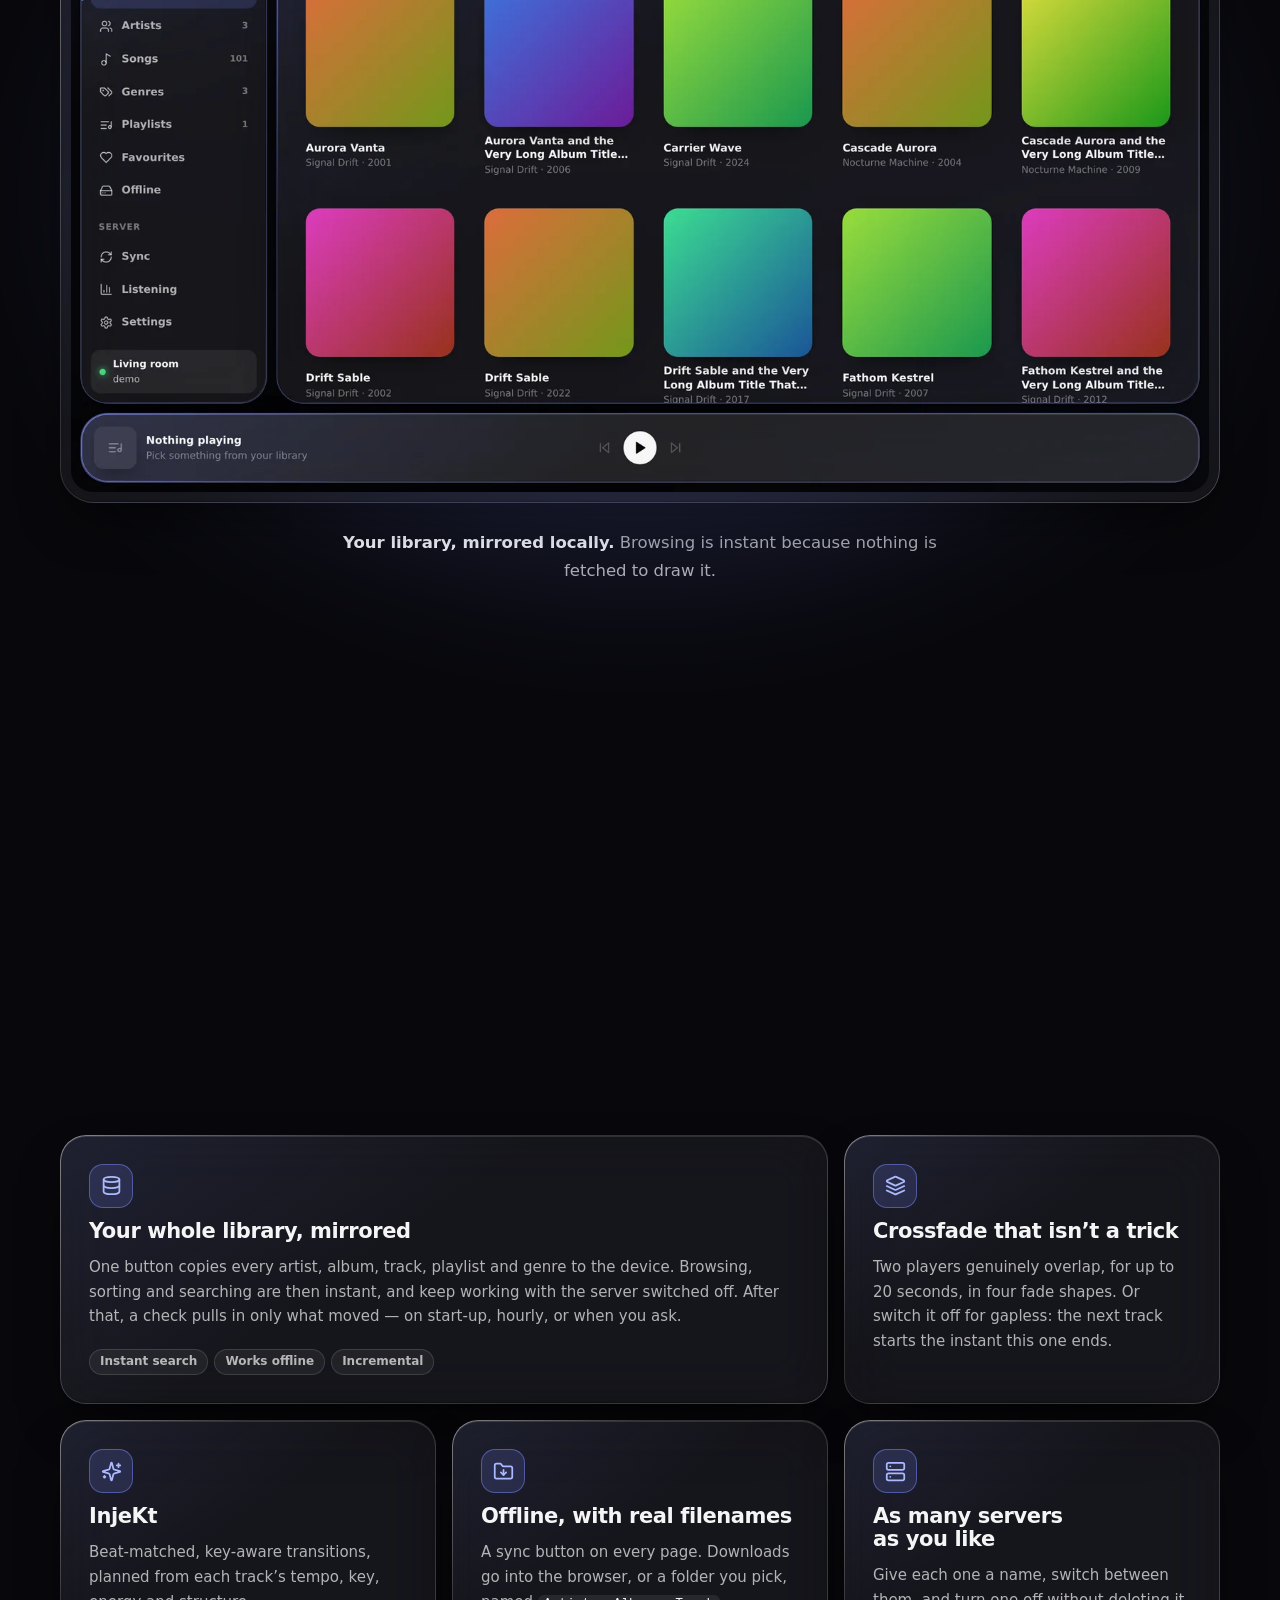
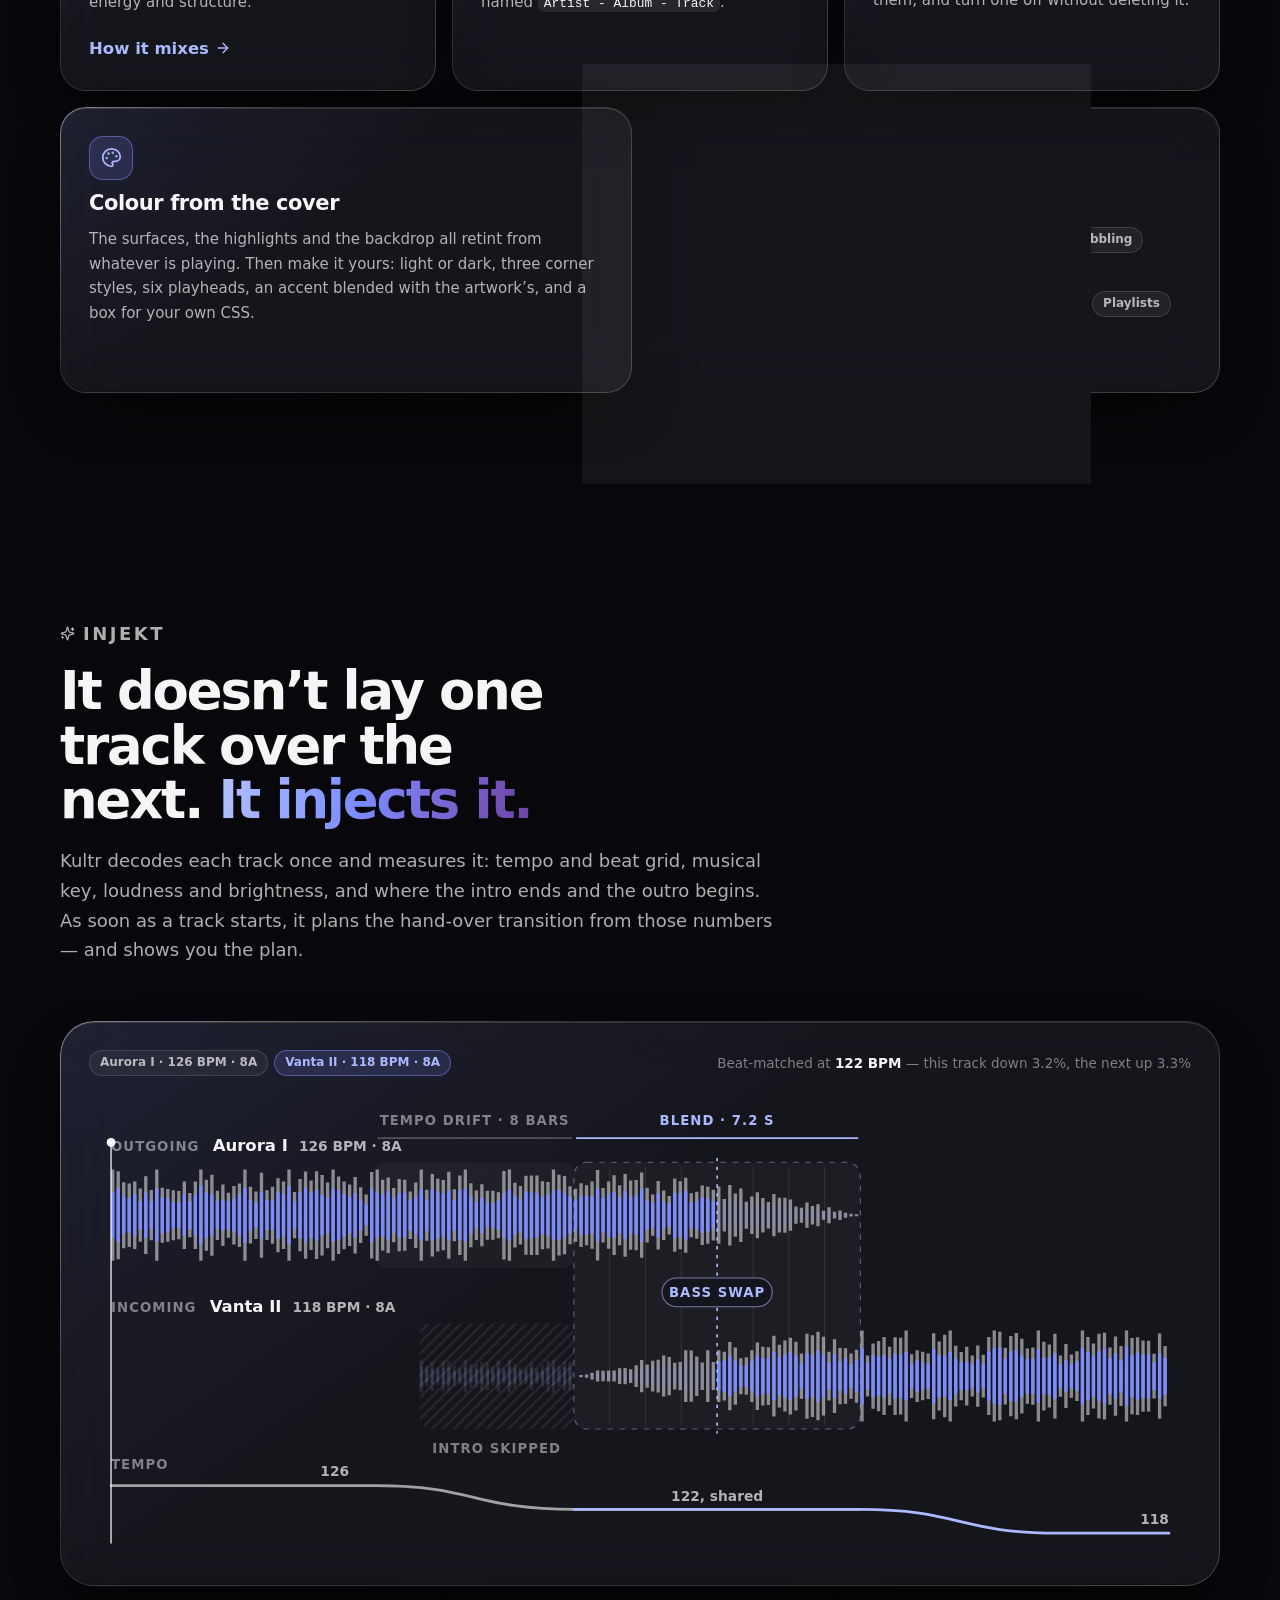
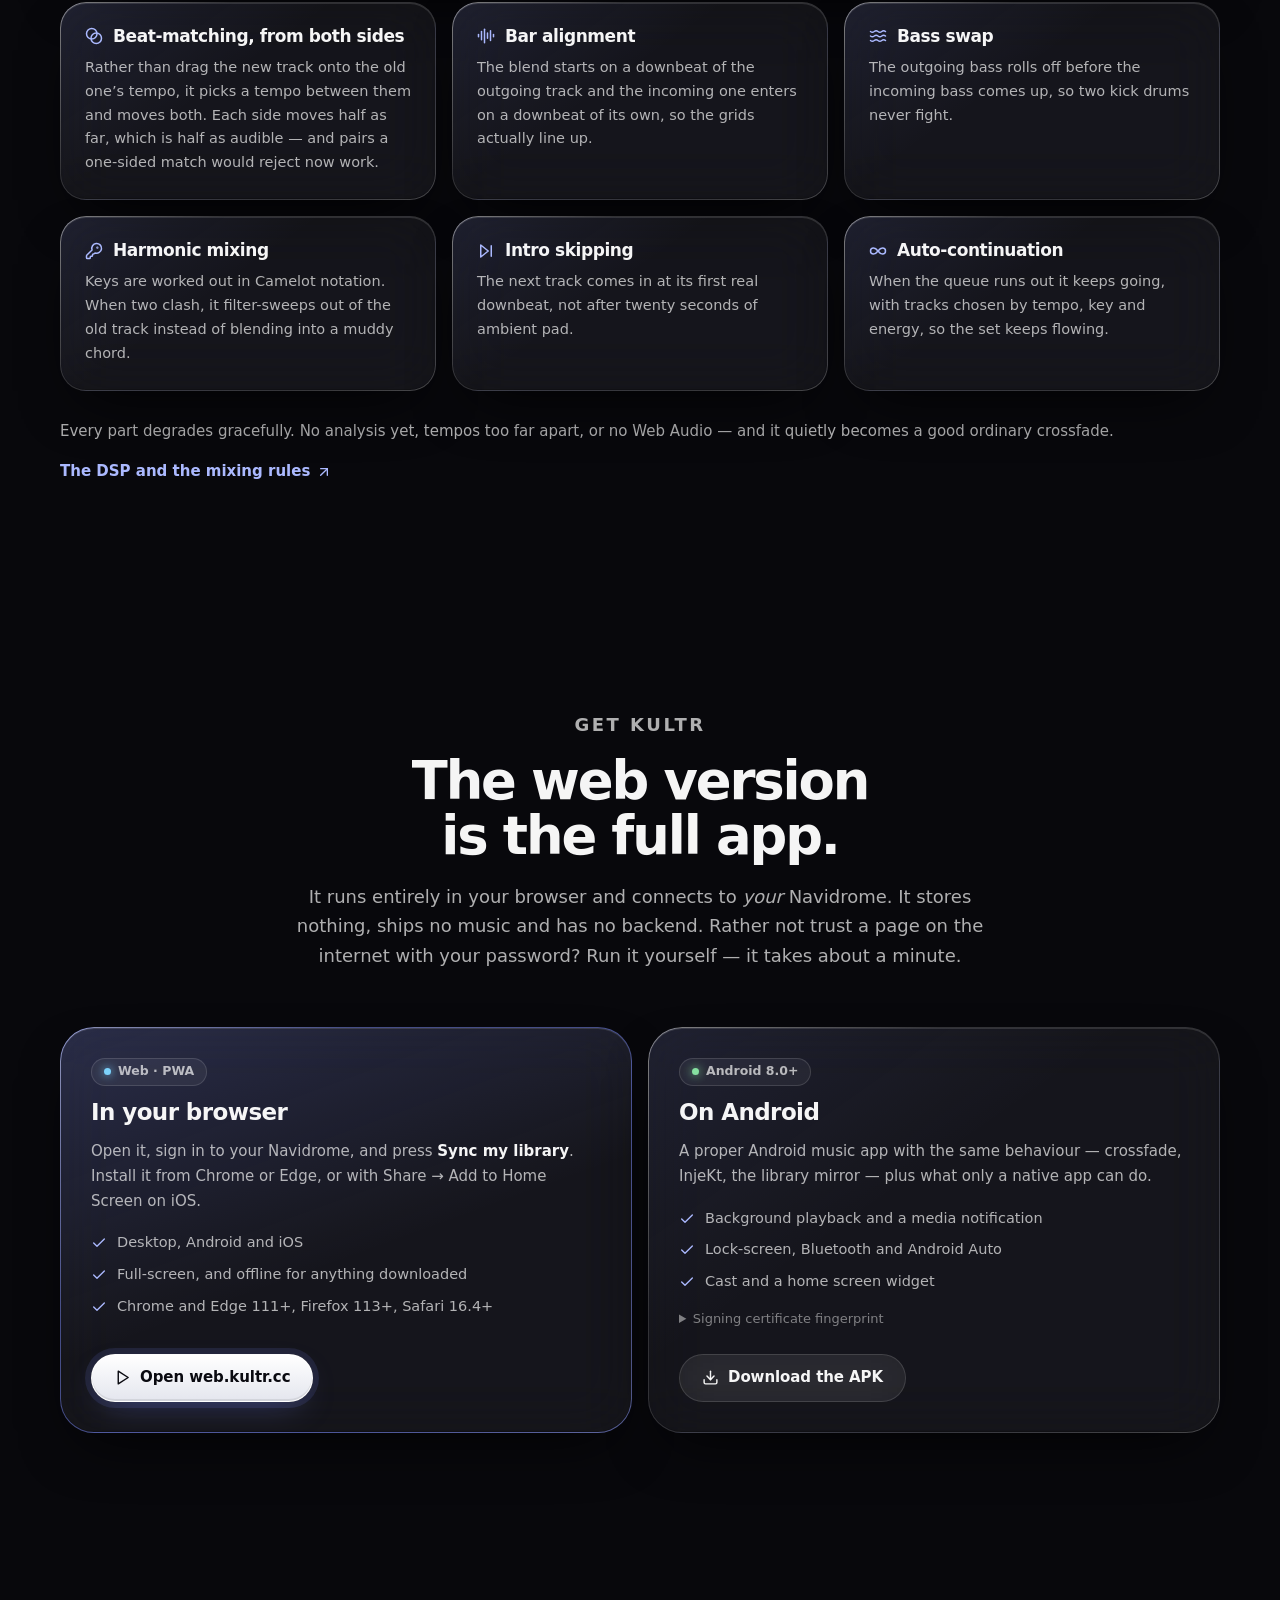
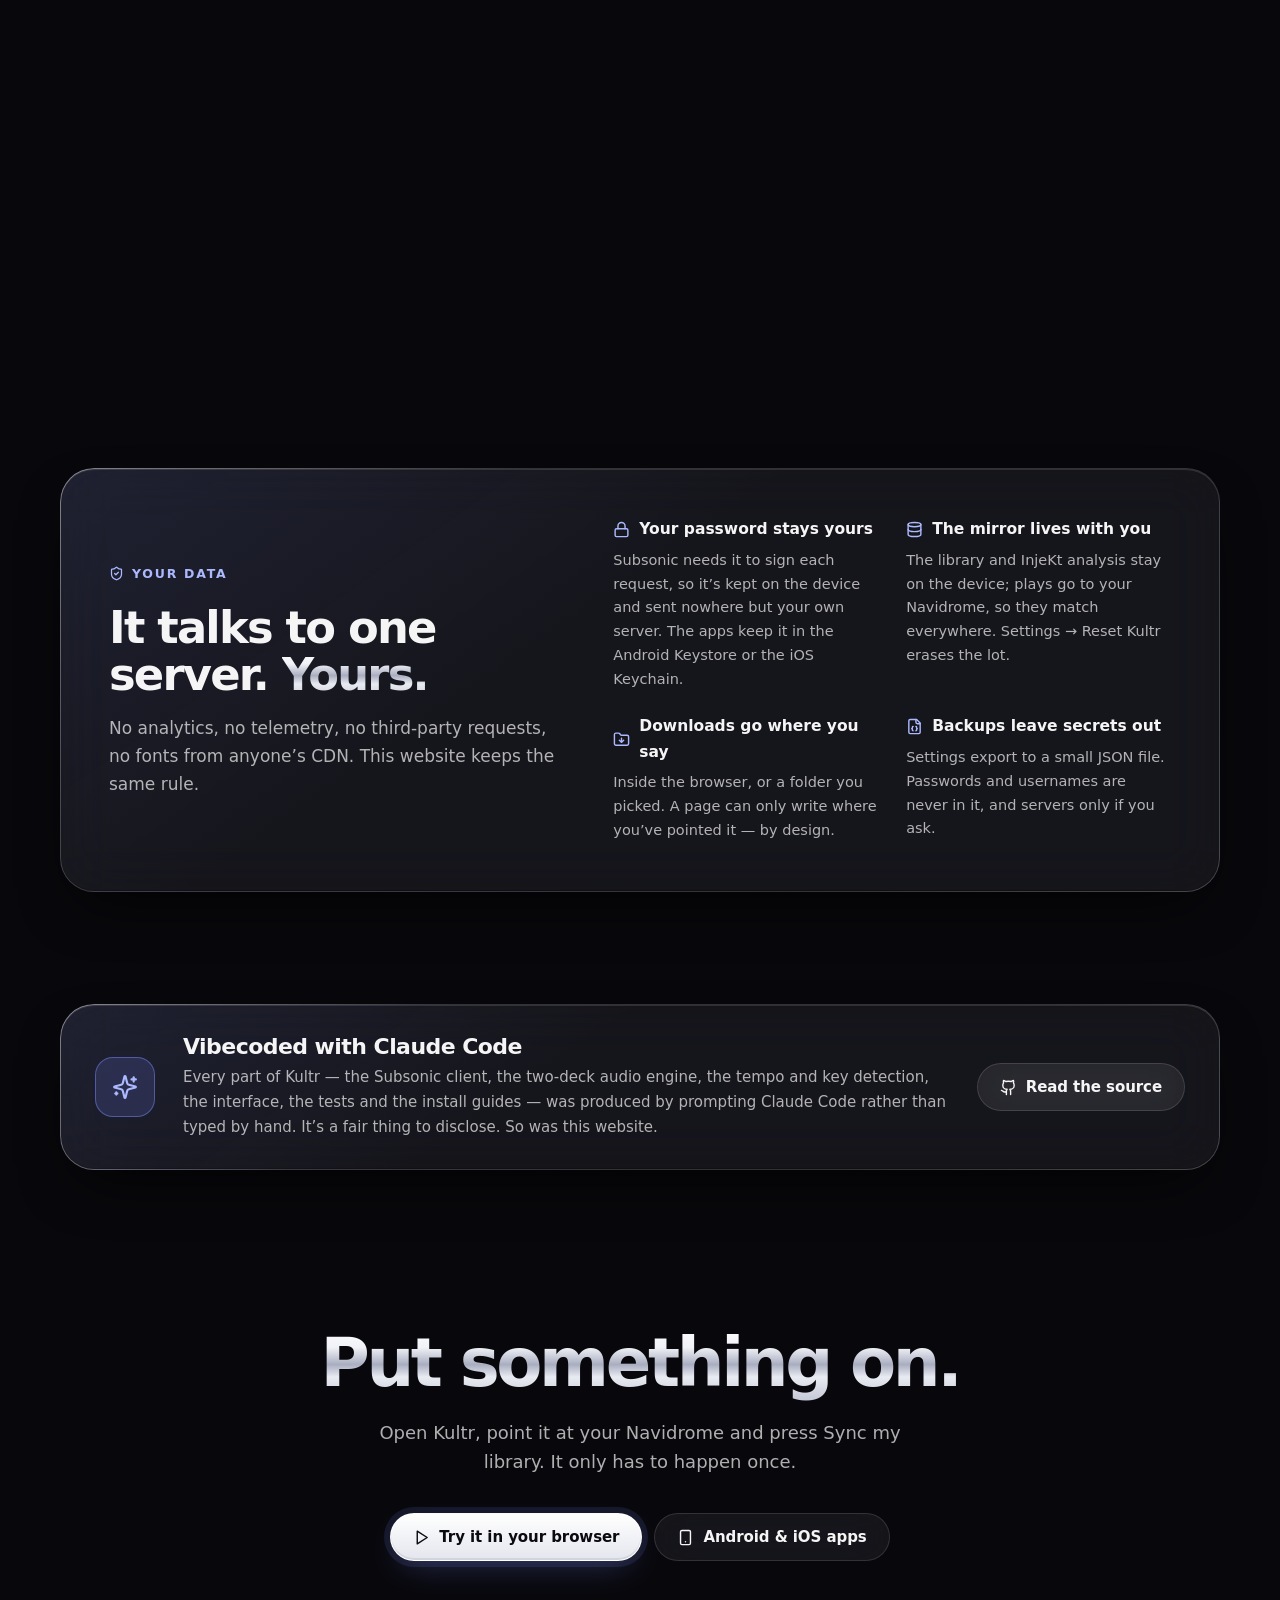
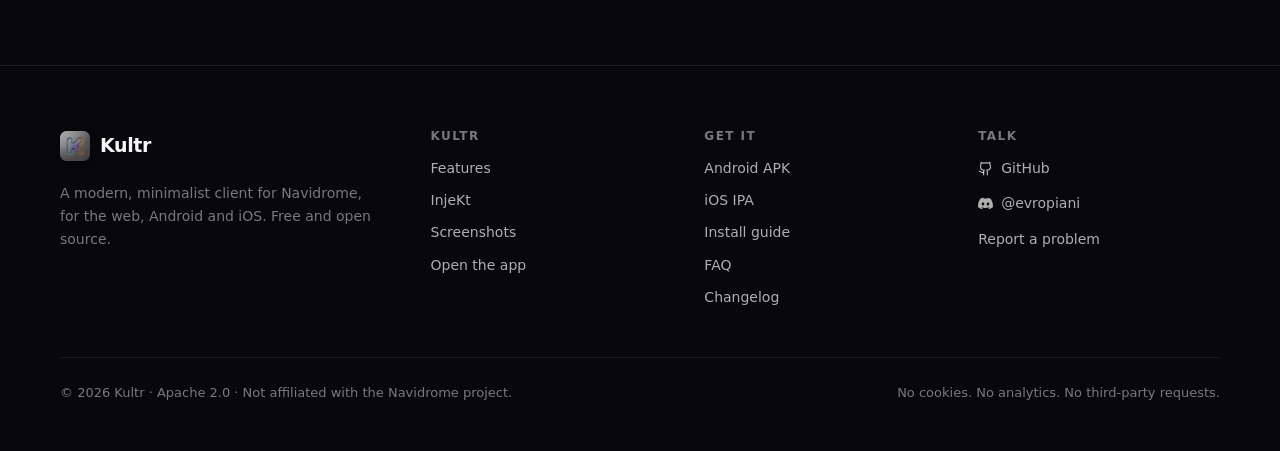
==== commit 5d1b60fe: "Call the web app the web version, not a demo It is the full app running in the browser, so "the demo" ====
--- a/site/index.html
+++ b/site/index.html
@@ -81,7 +81,7 @@
           </div>
 
           <div>
-            <div class="player glass" data-player data-injekt="on" role="region" aria-label="A working demo of Kultr's player">
+            <div class="player glass" data-player data-injekt="on" role="region" aria-label="A working preview of Kultr's player">
               <div class="art-wrap">
                 <div class="art-stack" aria-hidden="true"><div class="art cover"></div><div class="art cover"></div></div>
                 <div class="art-top">
@@ -112,7 +112,7 @@
               </div>
               <p class="sr-only" data-live aria-live="polite"></p>
             </div>
-            <p class="player-caption">A working demo. Wait for the blend or press next &mdash; this whole page takes its colour from the cover, the way the app does.</p>
+            <p class="player-caption">Try it: wait for the blend or press next &mdash; this whole page takes its colour from the cover, the way the app does.</p>
           </div>
         </div>
       </section>
@@ -336,7 +336,7 @@
         <div class="wrap">
           <div class="section-head center" data-reveal>
             <p class="eyebrow">Get Kultr</p>
-            <h2 id="get-title">The demo is the real app.</h2>
+            <h2 id="get-title">The web version is the full app.</h2>
             <p>
               It runs entirely in your browser and connects to <em>your</em> Navidrome. It stores nothing, ships no
               music and has no backend. Rather not trust a page on the internet with your password? Run it yourself
--- a/site/assets/css/site.css
+++ b/site/assets/css/site.css
@@ -815,7 +815,7 @@
 .art.is-on {
   opacity: 1;
 }
-/* The demo library's covers: a diagonal two-tone with soft banding. */
+/* The sample library's covers: a diagonal two-tone with soft banding. */
 .cover {
   background:
     repeating-linear-gradient(
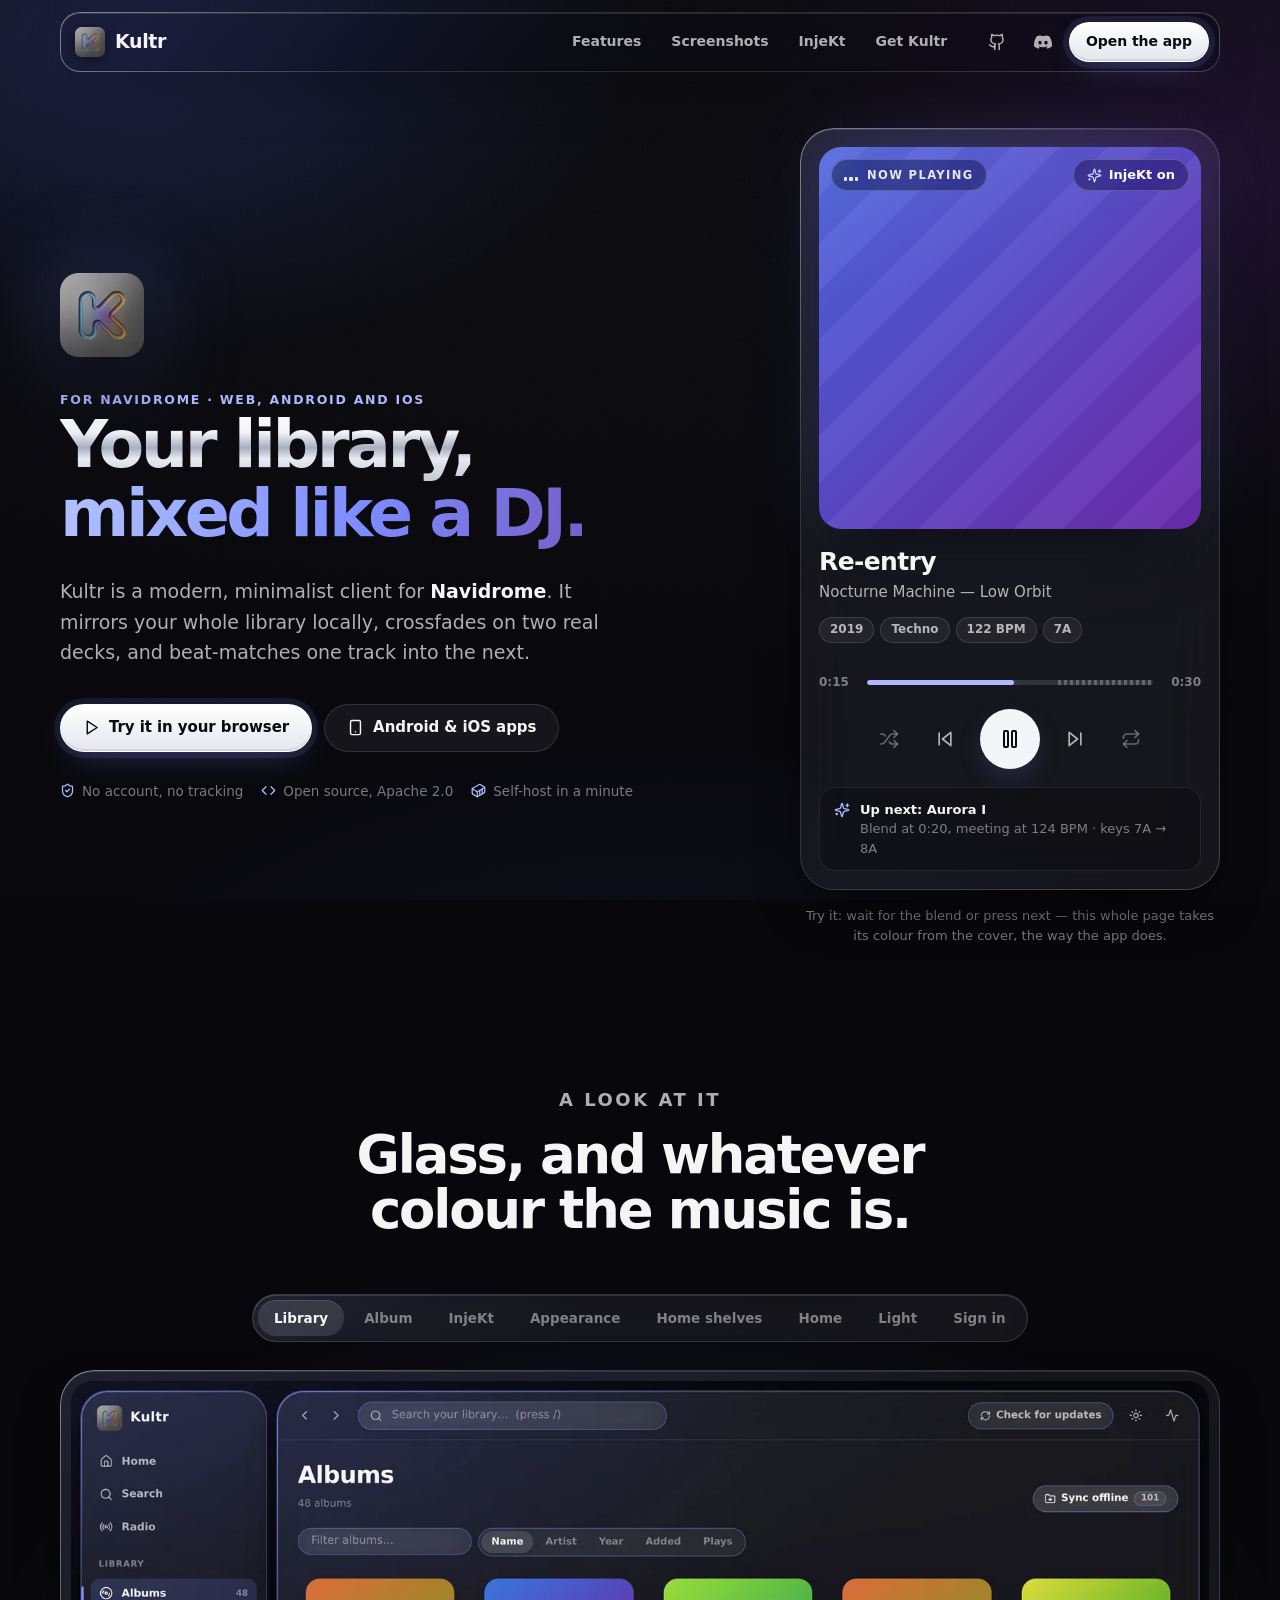
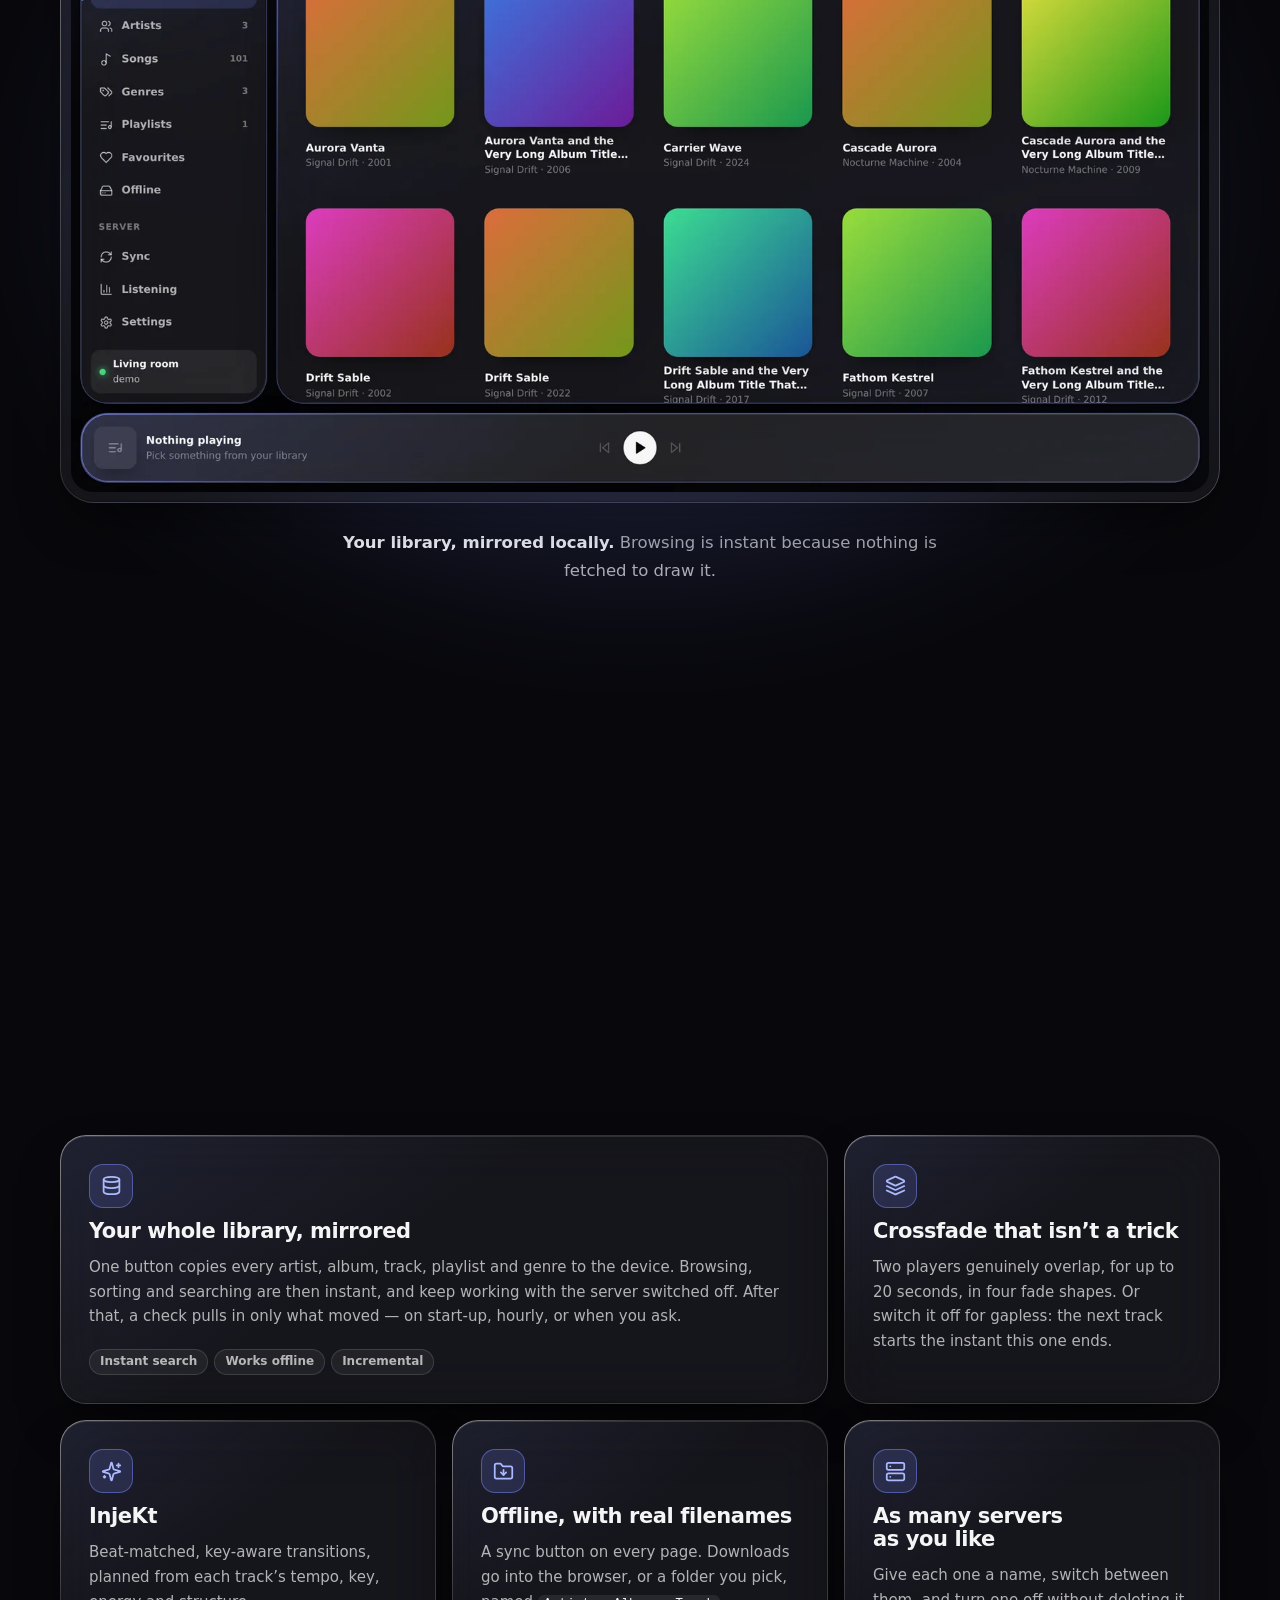
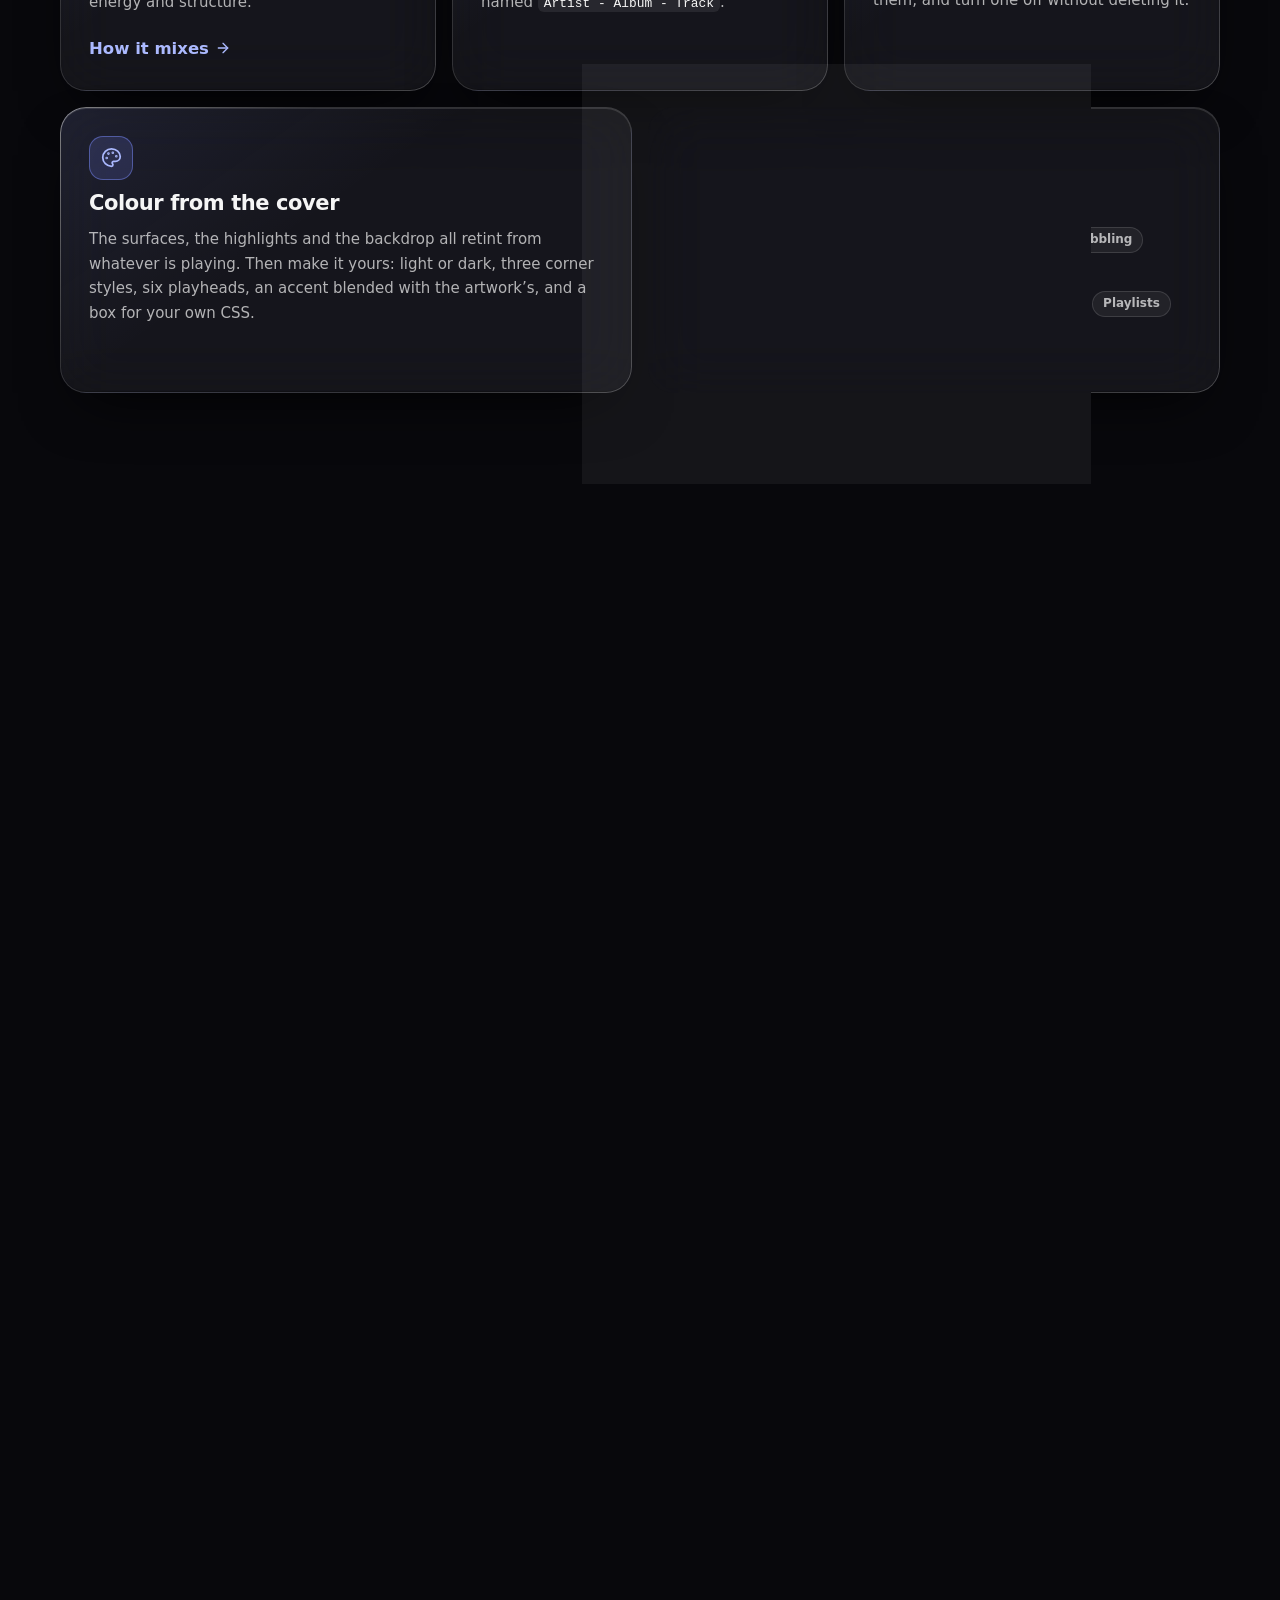
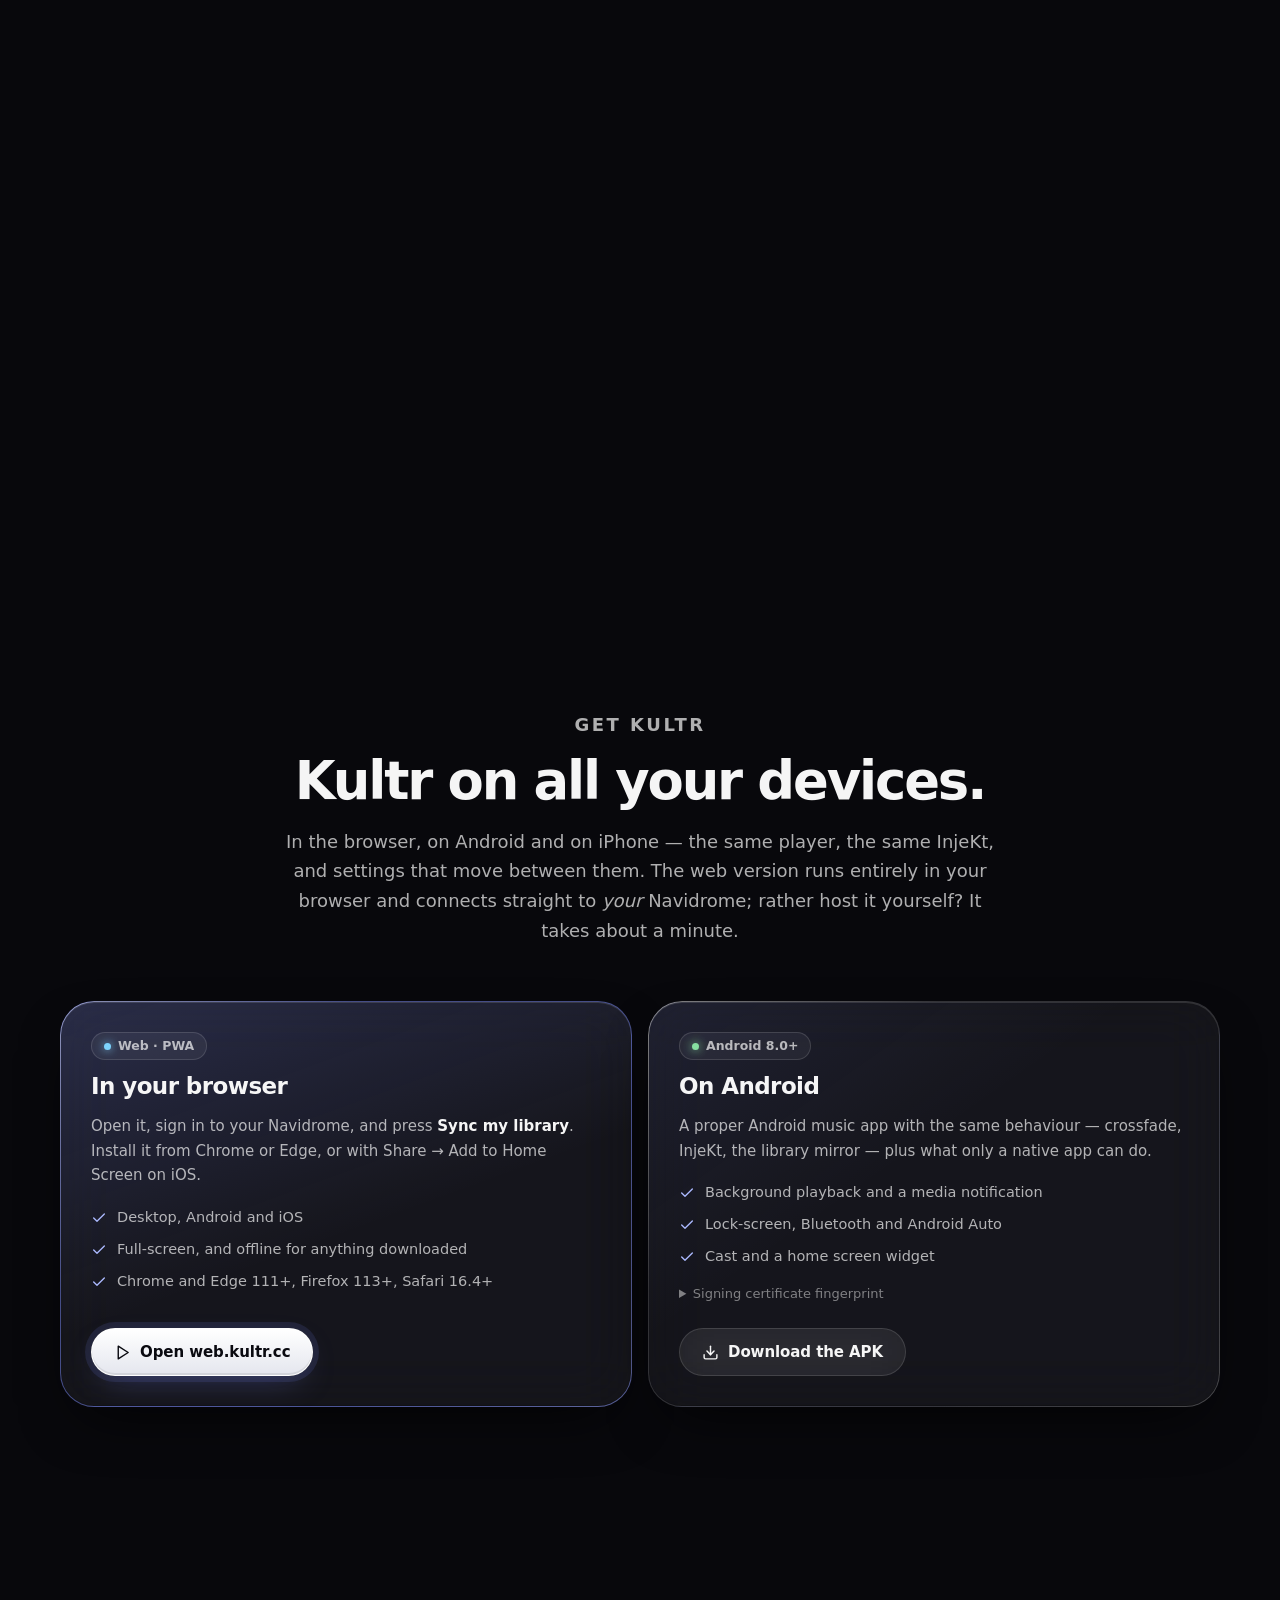
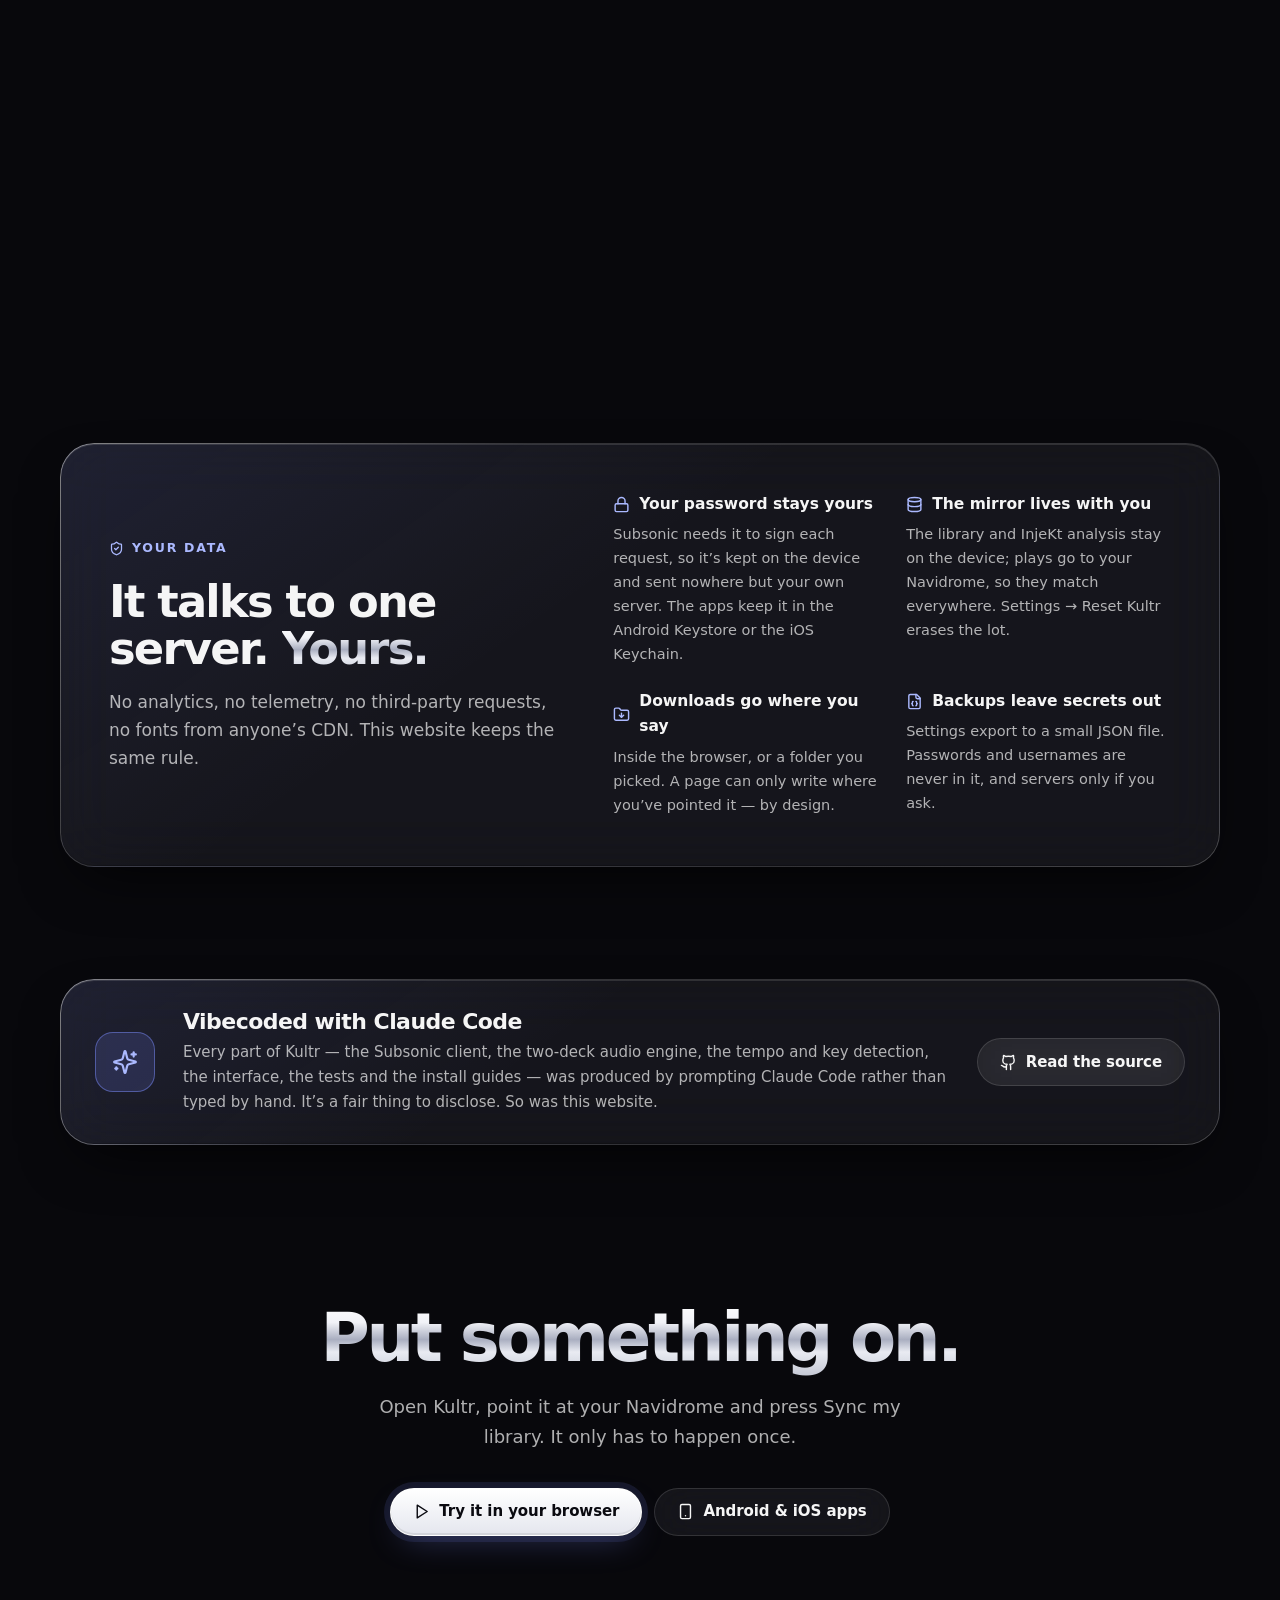
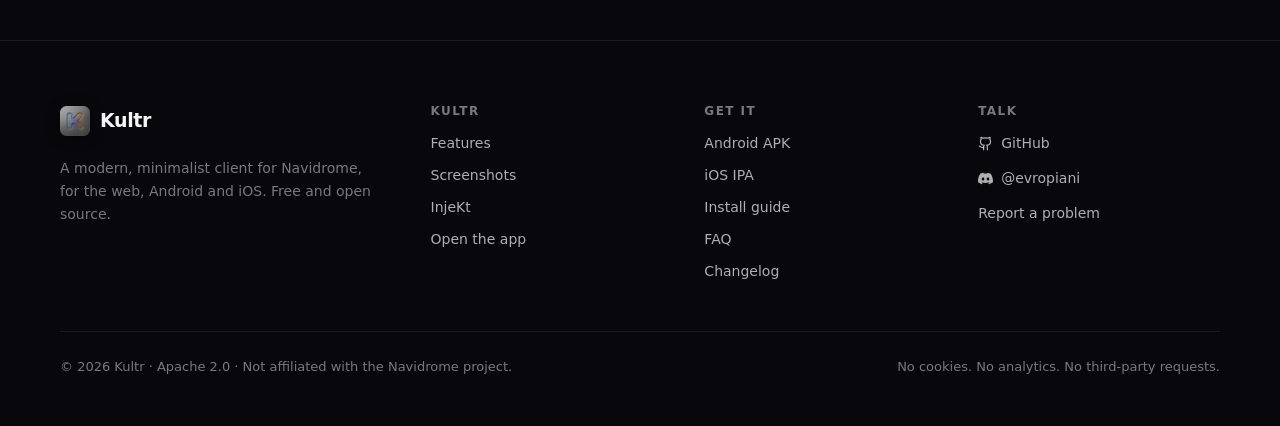
==== commit 0a8725ce: "Nav in page order; "Kultr on all your devices" The nav, mobile menu and footer listed InjeKt before " ====
--- a/site/index.html
+++ b/site/index.html
@@ -34,8 +34,8 @@
         <a class="brand" href="./" aria-label="Kultr, home"><img src="assets/img/logo-128.webp" alt="" width="30" height="30" />Kultr</a>
         <ul class="nav-links">
           <li><a href="features.html">Features</a></li>
+          <li><a href="#look">Screenshots</a></li>
           <li><a href="#injekt">InjeKt</a></li>
-          <li><a href="#look">Screenshots</a></li>
           <li><a href="#get">Get Kultr</a></li>
         </ul>
         <div class="nav-actions">
@@ -47,8 +47,8 @@
       </div>
       <nav class="nav-menu glass" id="nav-menu" aria-label="Site">
         <a href="features.html"><svg class="icon" aria-hidden="true"><use href="assets/icons.svg#layout-grid"></use></svg>Features</a>
+        <a href="#look"><svg class="icon" aria-hidden="true"><use href="assets/icons.svg#monitor"></use></svg>Screenshots</a>
         <a href="#injekt"><svg class="icon" aria-hidden="true"><use href="assets/icons.svg#sparkles"></use></svg>InjeKt</a>
-        <a href="#look"><svg class="icon" aria-hidden="true"><use href="assets/icons.svg#monitor"></use></svg>Screenshots</a>
         <a href="#get"><svg class="icon" aria-hidden="true"><use href="assets/icons.svg#download"></use></svg>Get Kultr</a>
         <a href="https://github.com/evropiani/Kultr"><svg class="icon" aria-hidden="true"><use href="assets/icons.svg#github"></use></svg>GitHub</a>
       </nav>
@@ -336,11 +336,11 @@
         <div class="wrap">
           <div class="section-head center" data-reveal>
             <p class="eyebrow">Get Kultr</p>
-            <h2 id="get-title">The web version is the full app.</h2>
+            <h2 id="get-title">Kultr on all your devices.</h2>
             <p>
-              It runs entirely in your browser and connects to <em>your</em> Navidrome. It stores nothing, ships no
-              music and has no backend. Rather not trust a page on the internet with your password? Run it yourself
-              &mdash; it takes about a minute.
+              In the browser, on Android and on iPhone &mdash; the same player, the same InjeKt, and settings that move
+              between them. The web version runs entirely in your browser and connects straight to <em>your</em>
+              Navidrome; rather host it yourself? It takes about a minute.
             </p>
           </div>
 
@@ -474,8 +474,8 @@
             <h4>Kultr</h4>
             <ul>
               <li><a href="features.html">Features</a></li>
+              <li><a href="#look">Screenshots</a></li>
               <li><a href="#injekt">InjeKt</a></li>
-              <li><a href="#look">Screenshots</a></li>
               <li><a href="https://web.kultr.cc/">Open the app</a></li>
             </ul>
           </div>
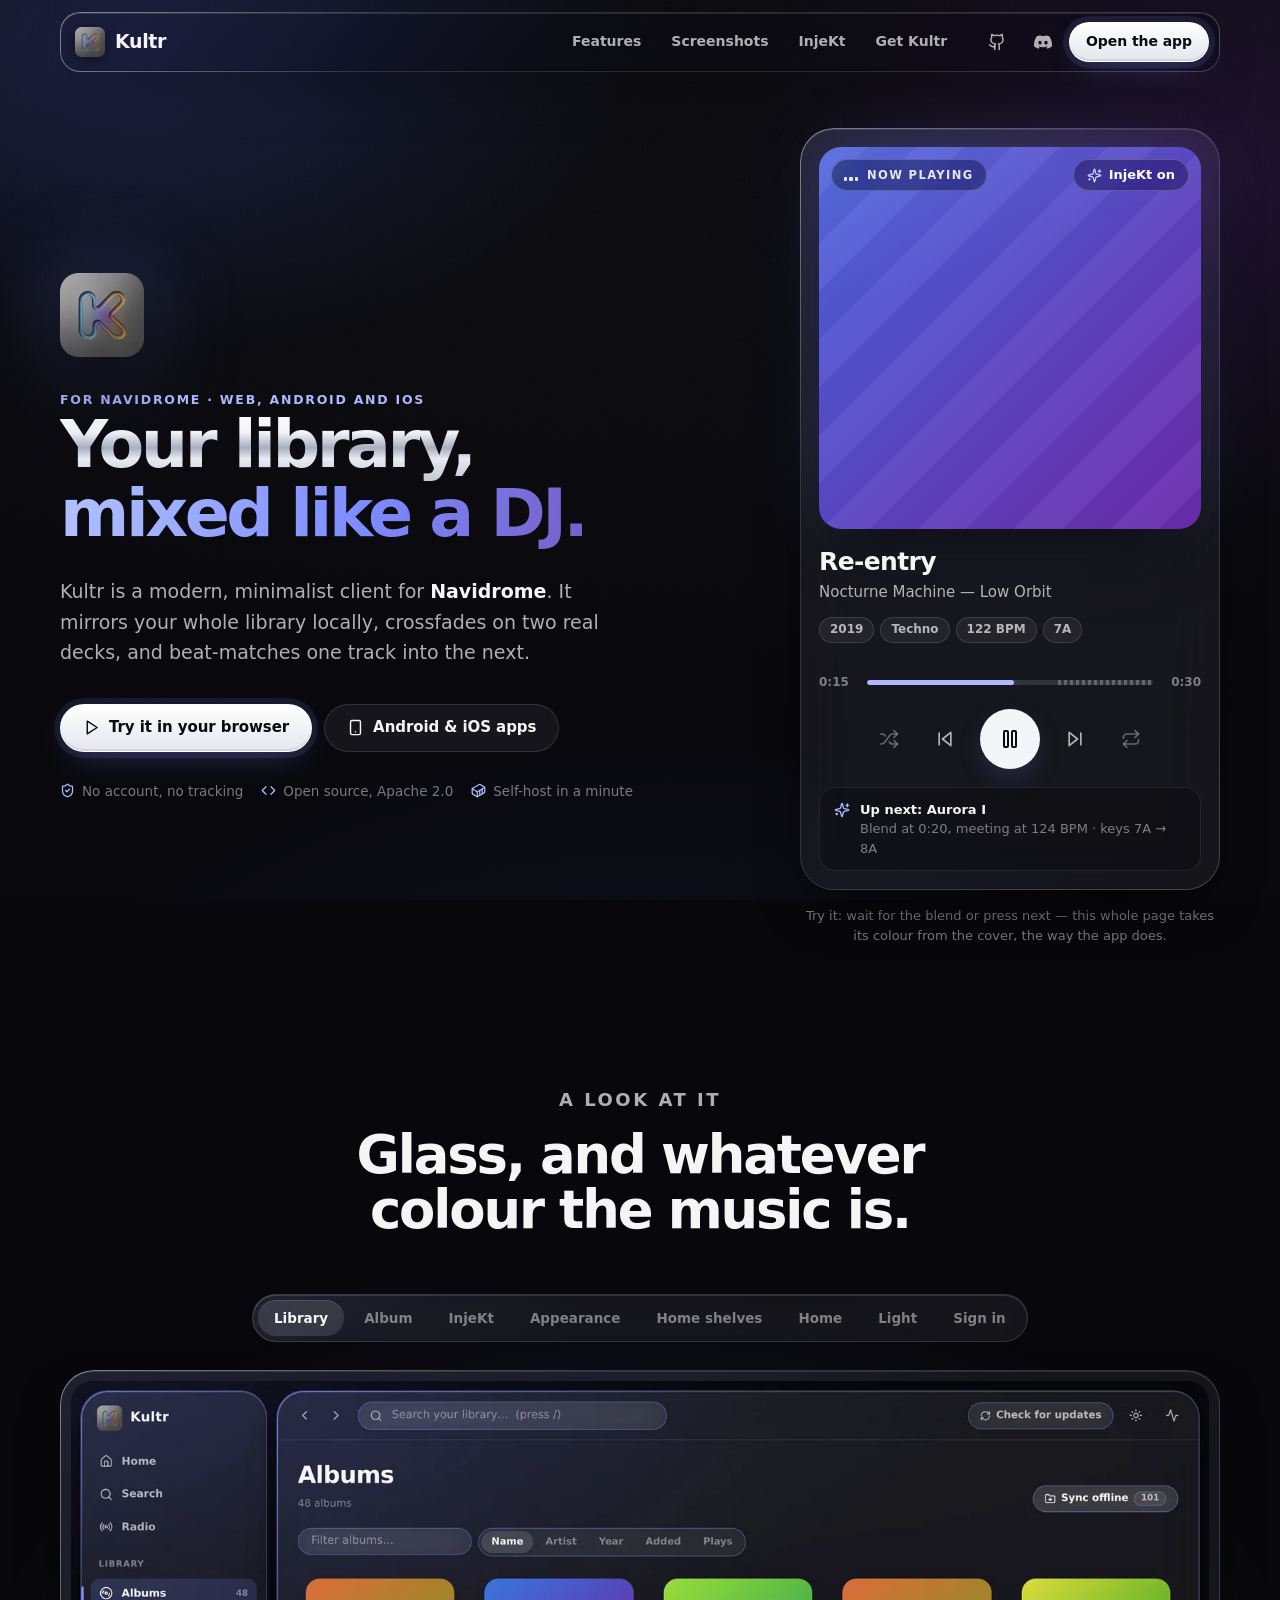
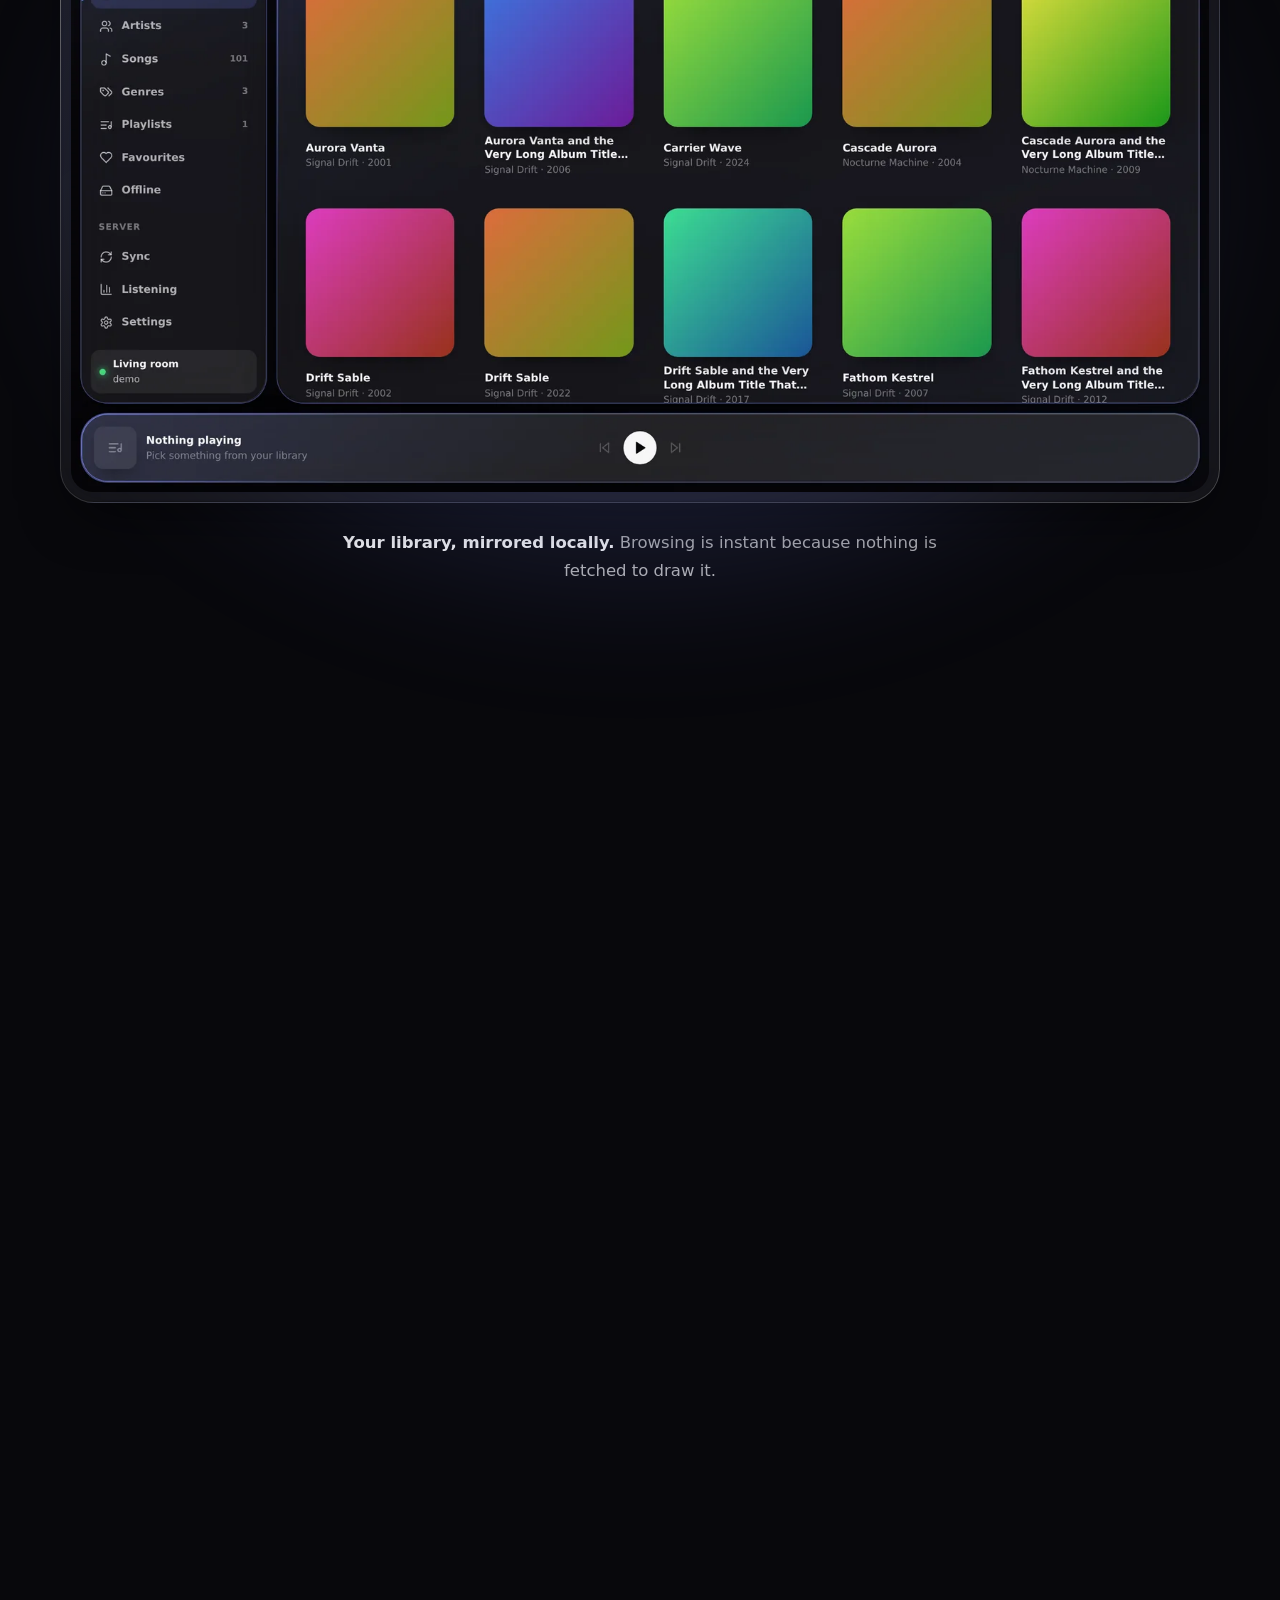
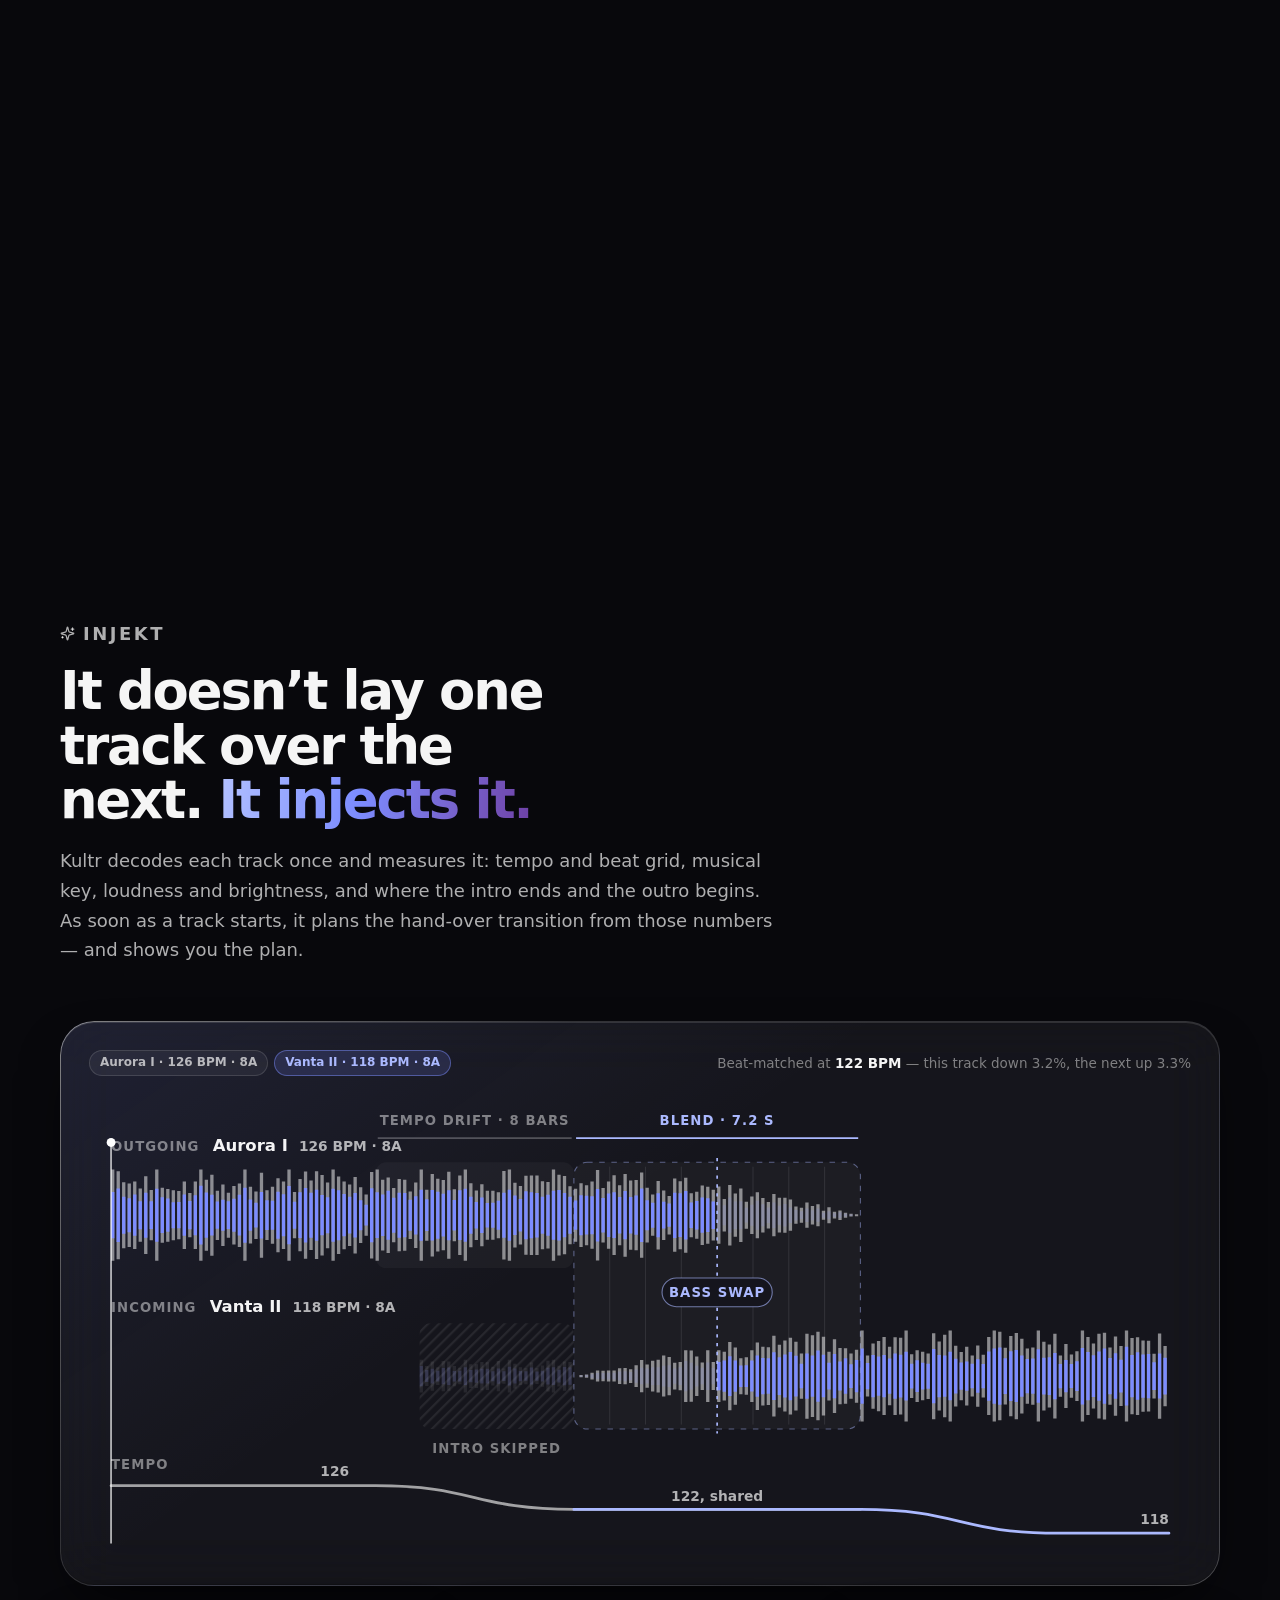
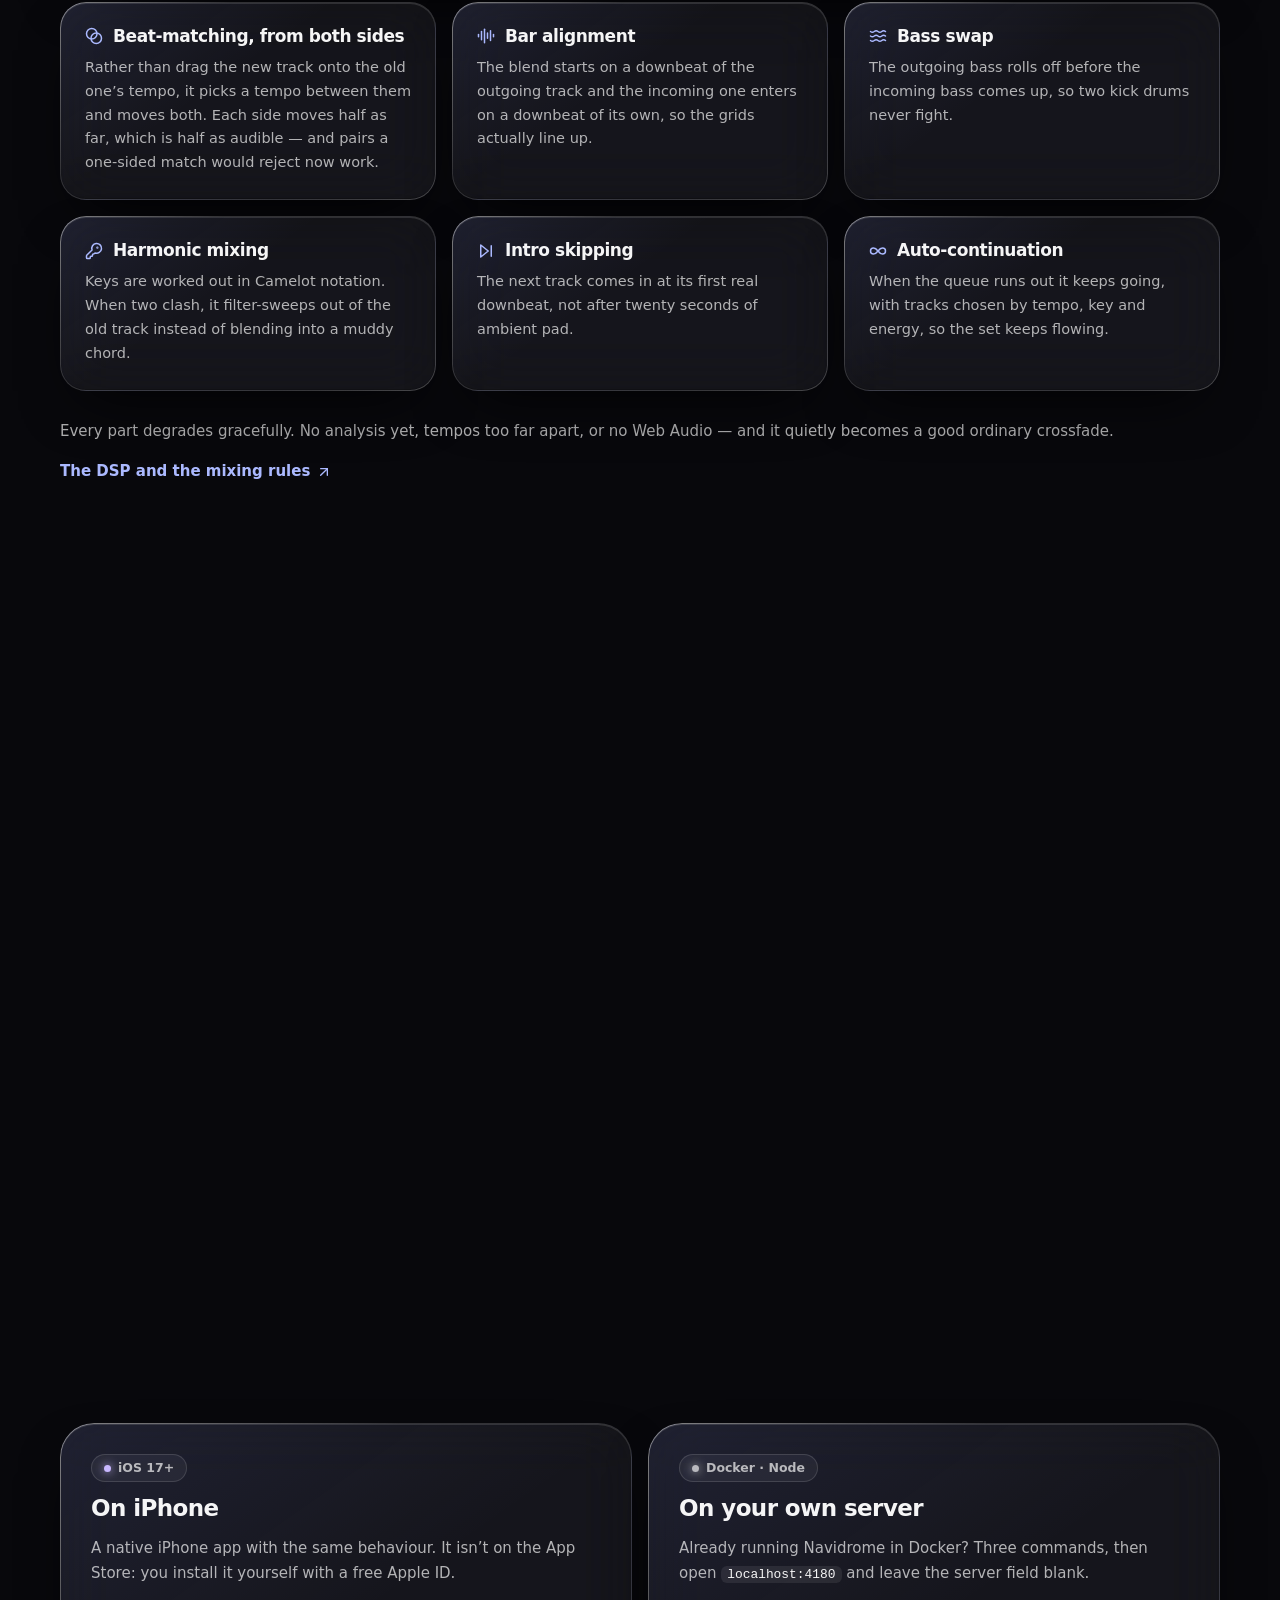
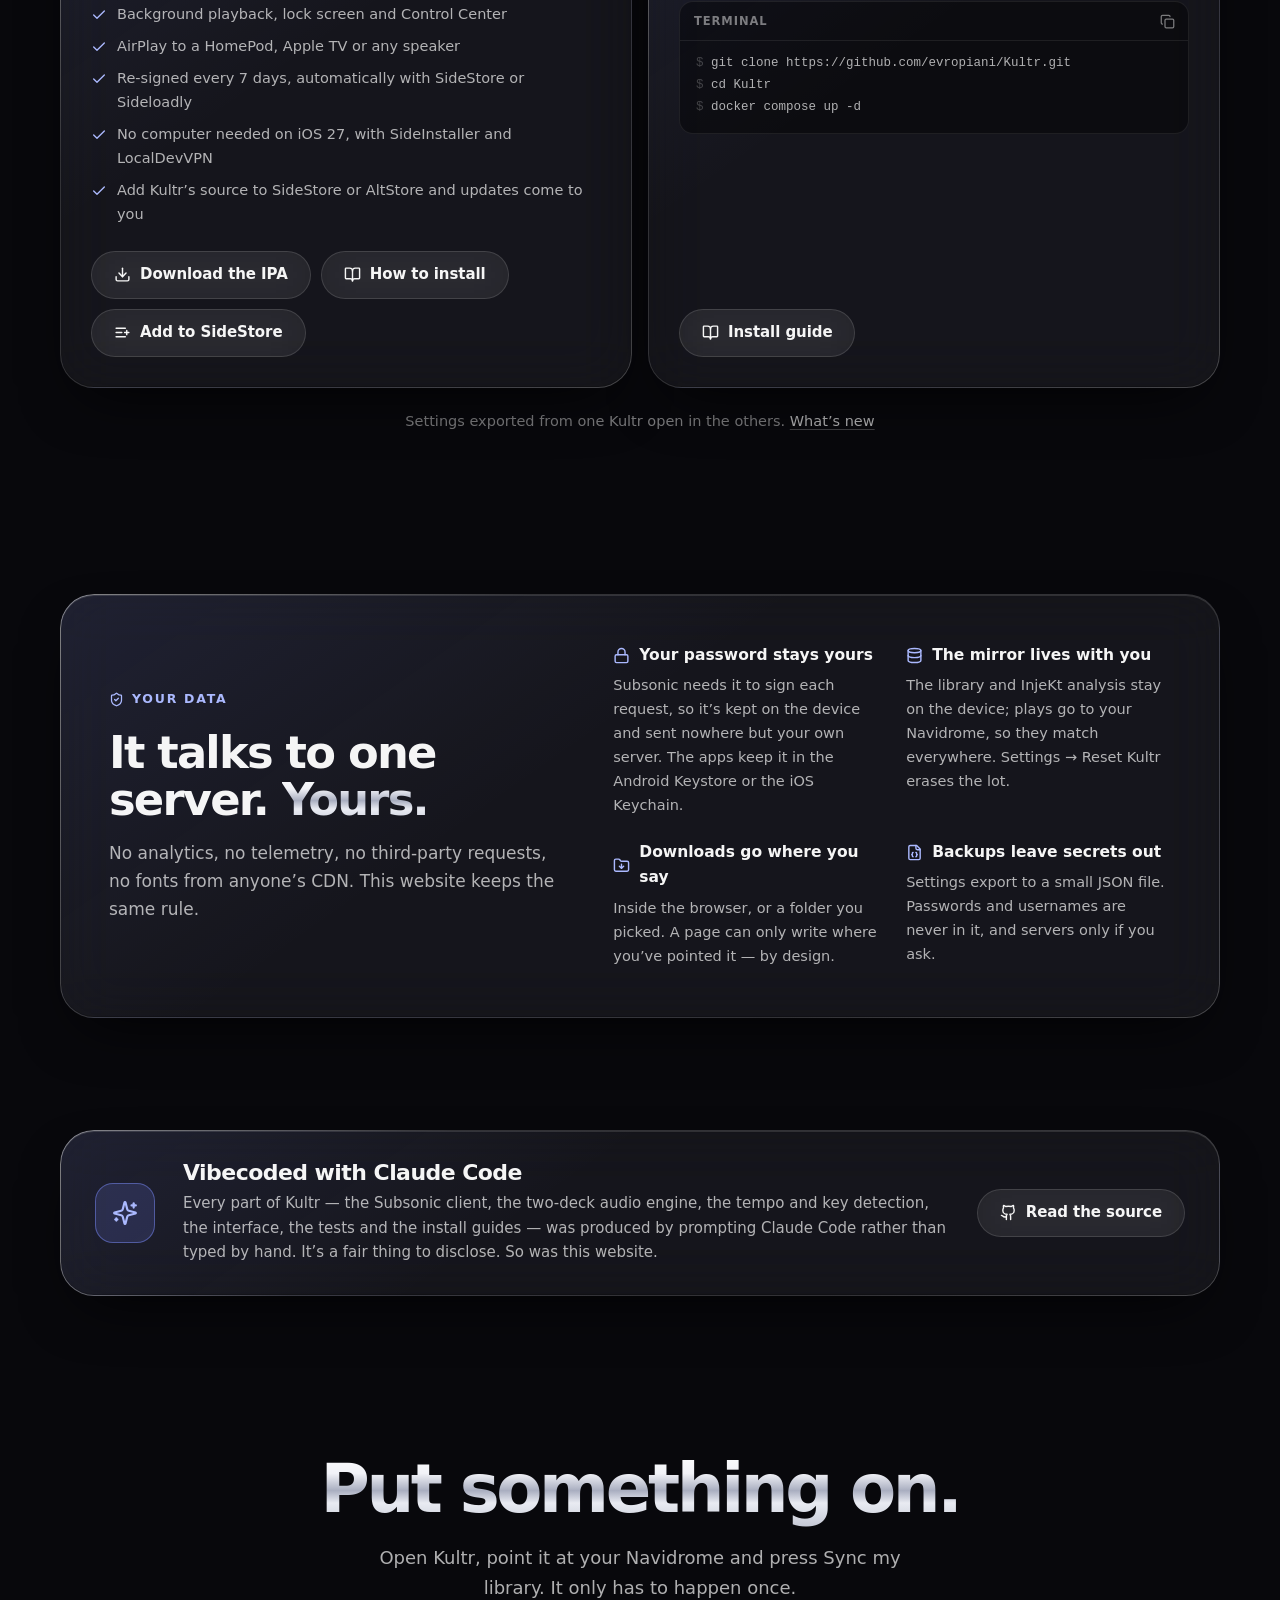
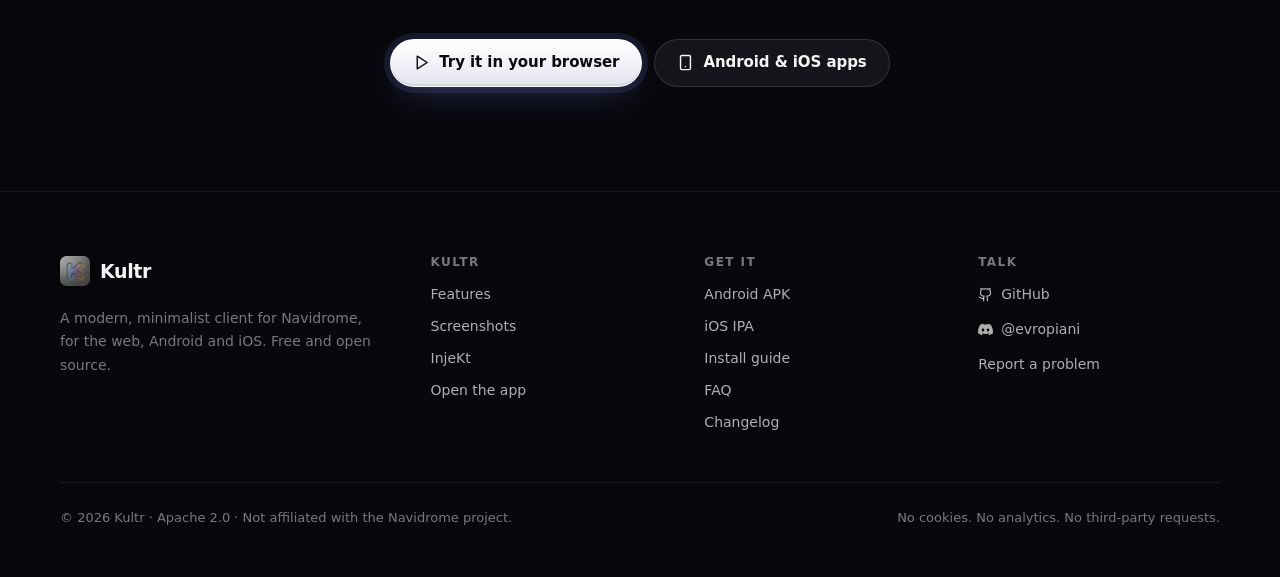
==== commit fe5b0c7f: "iPhone: no computer needed on iOS 27, and an Add to SideStore button The iPhone card says Kultr inst" ====
--- a/site/index.html
+++ b/site/index.html
@@ -385,10 +385,13 @@
                 <li><svg class="icon" aria-hidden="true"><use href="assets/icons.svg#check"></use></svg>Background playback, lock screen and Control Center</li>
                 <li><svg class="icon" aria-hidden="true"><use href="assets/icons.svg#check"></use></svg>AirPlay to a HomePod, Apple TV or any speaker</li>
                 <li><svg class="icon" aria-hidden="true"><use href="assets/icons.svg#check"></use></svg>Re-signed every 7 days, automatically with SideStore or Sideloadly</li>
+                <li><svg class="icon" aria-hidden="true"><use href="assets/icons.svg#check"></use></svg>No computer needed on iOS 27, with SideInstaller and LocalDevVPN</li>
+                <li><svg class="icon" aria-hidden="true"><use href="assets/icons.svg#check"></use></svg>Add Kultr&rsquo;s source to SideStore or AltStore and updates come to you</li>
               </ul>
               <div class="actions">
                 <a class="btn" href="https://github.com/evropiani/Kultr_iOS/releases/latest"><svg class="icon" aria-hidden="true"><use href="assets/icons.svg#download"></use></svg>Download the IPA</a>
                 <a class="btn" href="https://github.com/evropiani/Kultr_iOS/blob/main/docs/INSTALL.md"><svg class="icon" aria-hidden="true"><use href="assets/icons.svg#book-open"></use></svg>How to install</a>
+                <a class="btn" href="sidestore://source?url=https%3A%2F%2Fgist.githubusercontent.com%2Fevropiani%2F6e3a3c18525a228d03924674430c4d48%2Fraw%2Fevropiani.json" title="Adds https://gist.githubusercontent.com/evropiani/6e3a3c18525a228d03924674430c4d48/raw/evropiani.json to SideStore"><svg class="icon" aria-hidden="true"><use href="assets/icons.svg#list-plus"></use></svg>Add to SideStore</a>
               </div>
             </article>
 
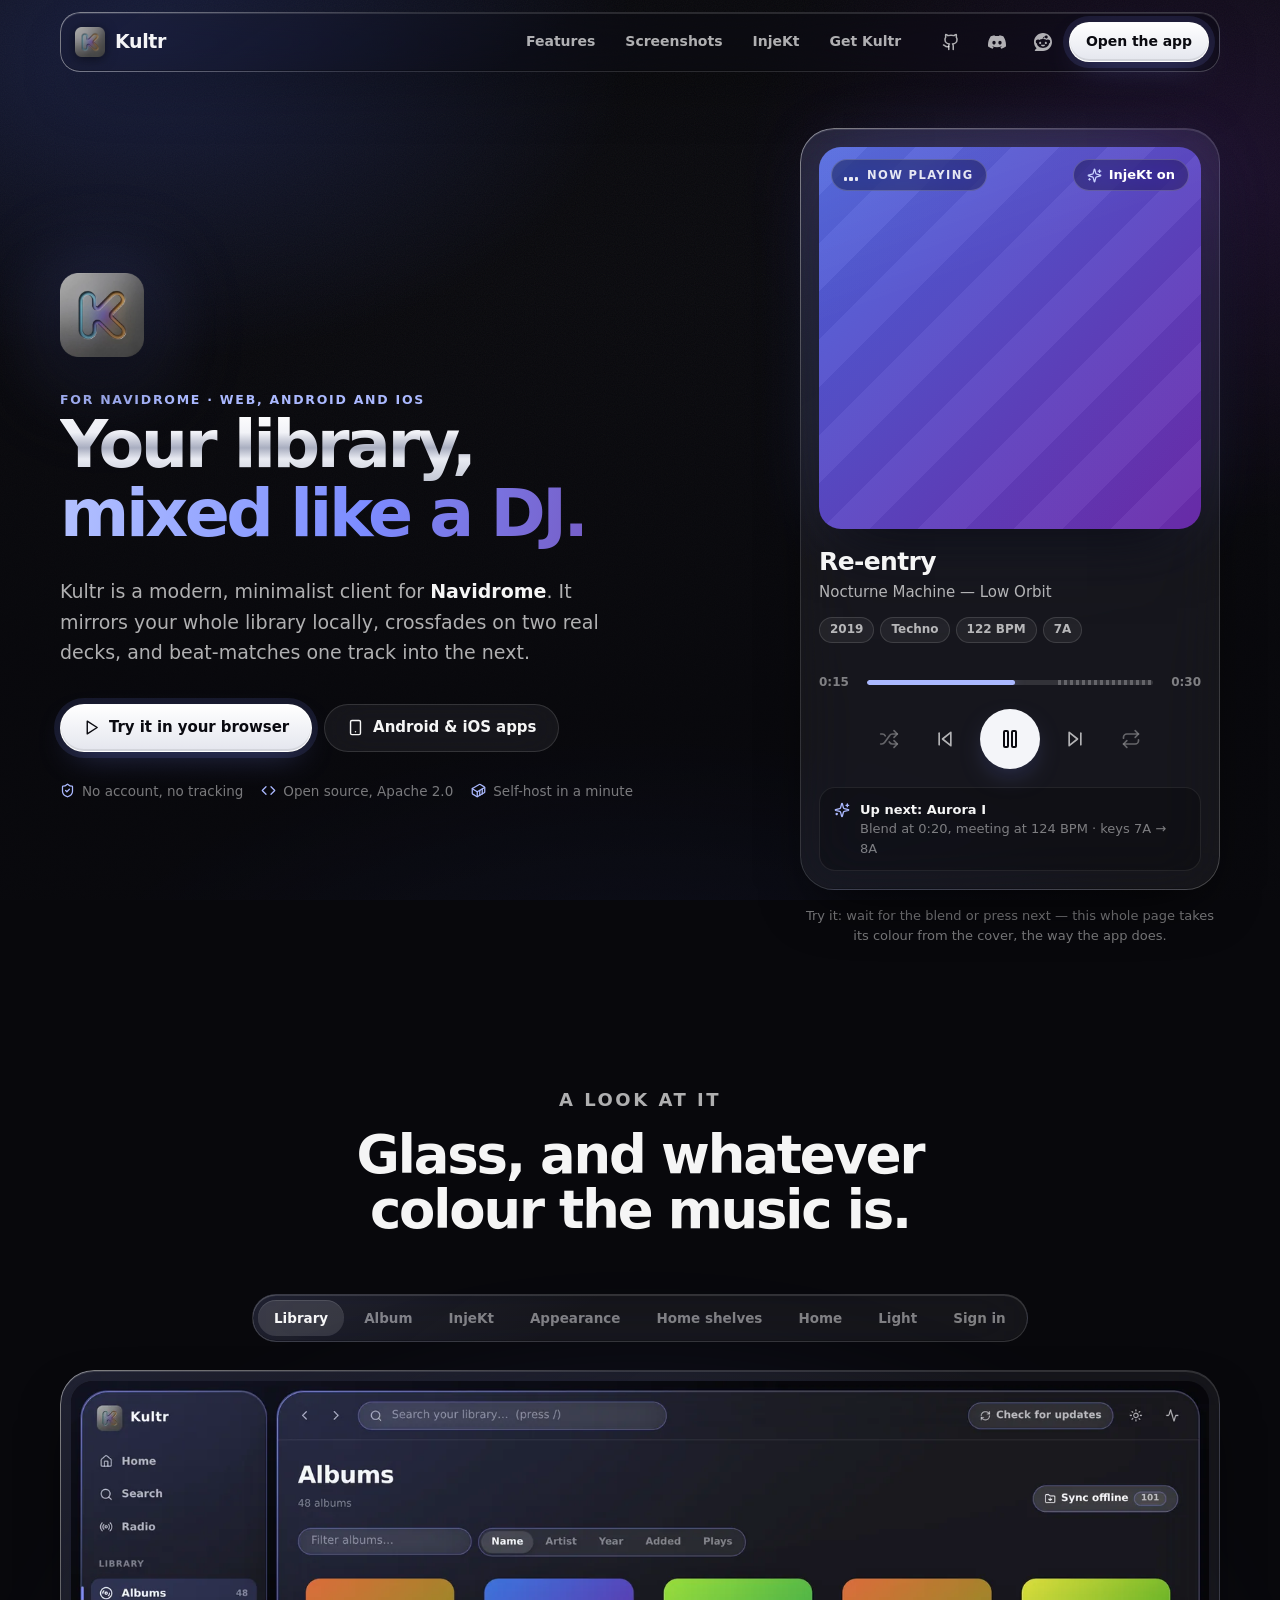
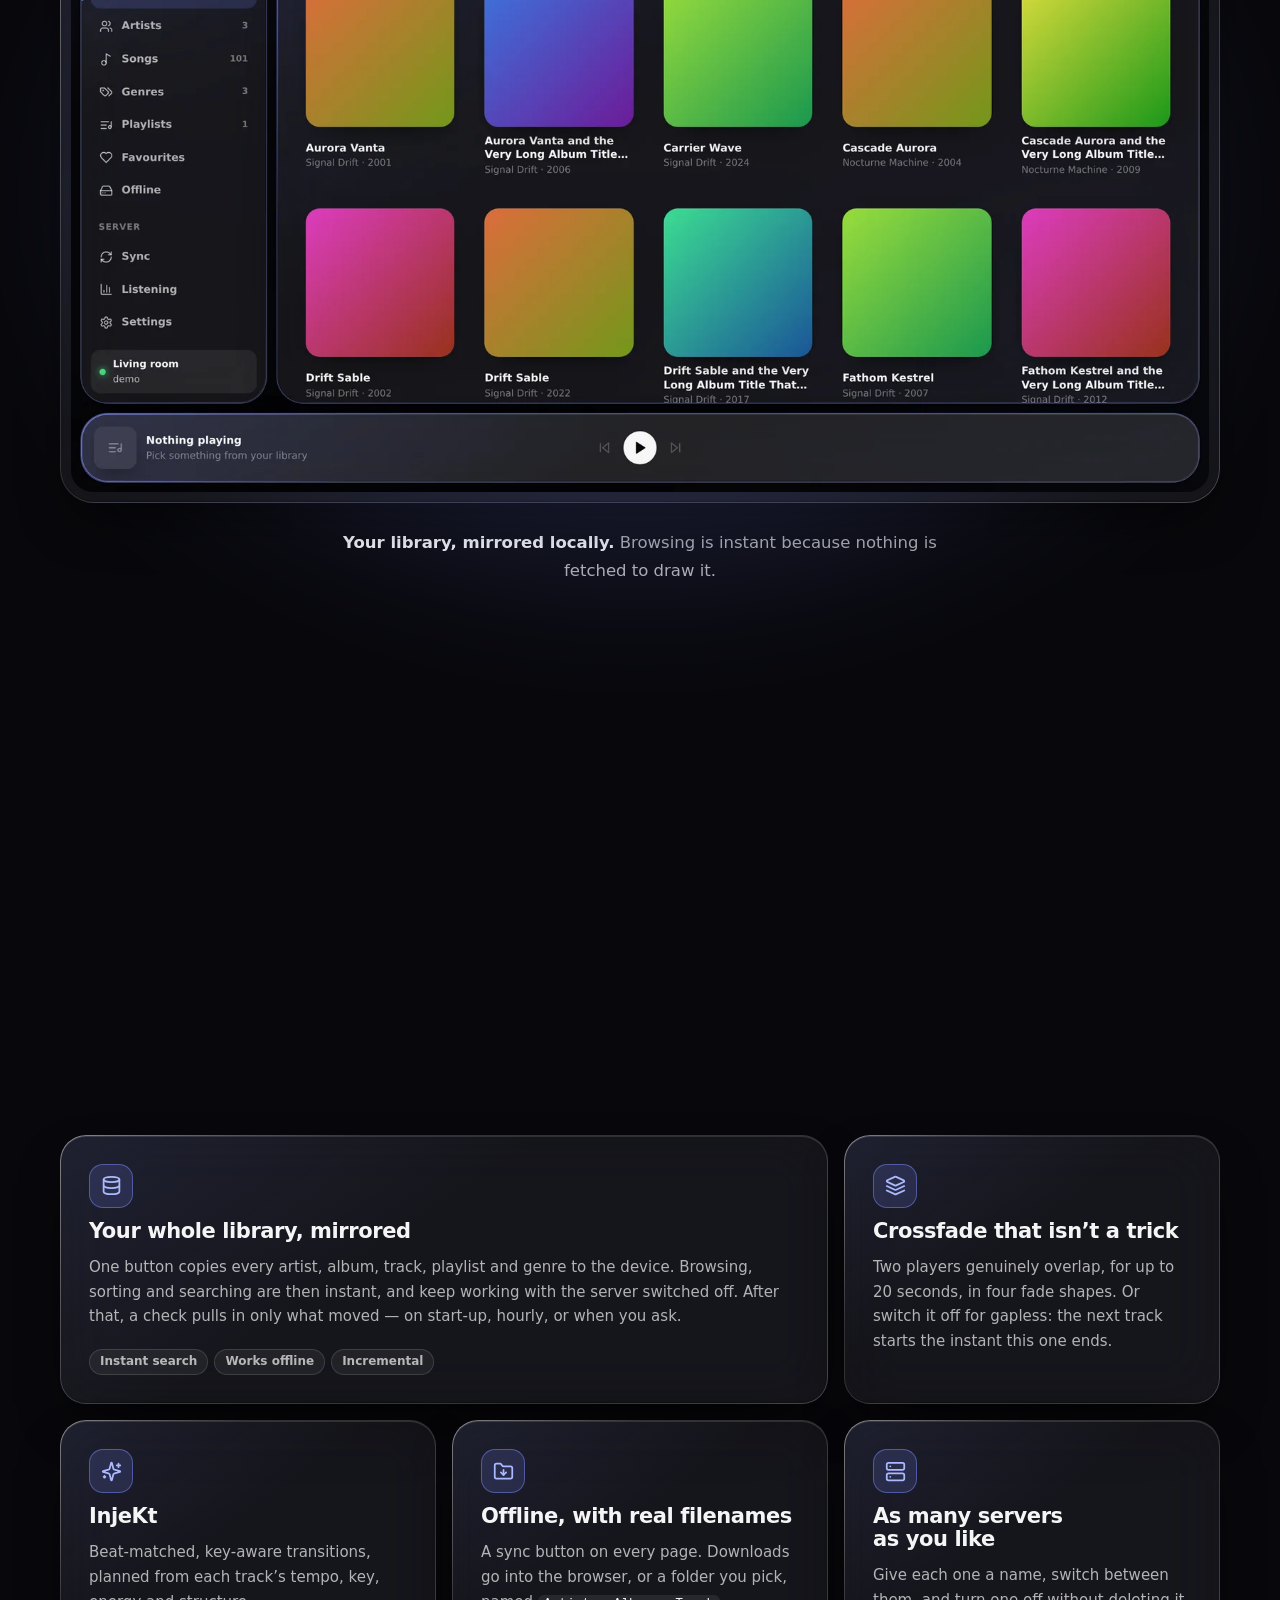
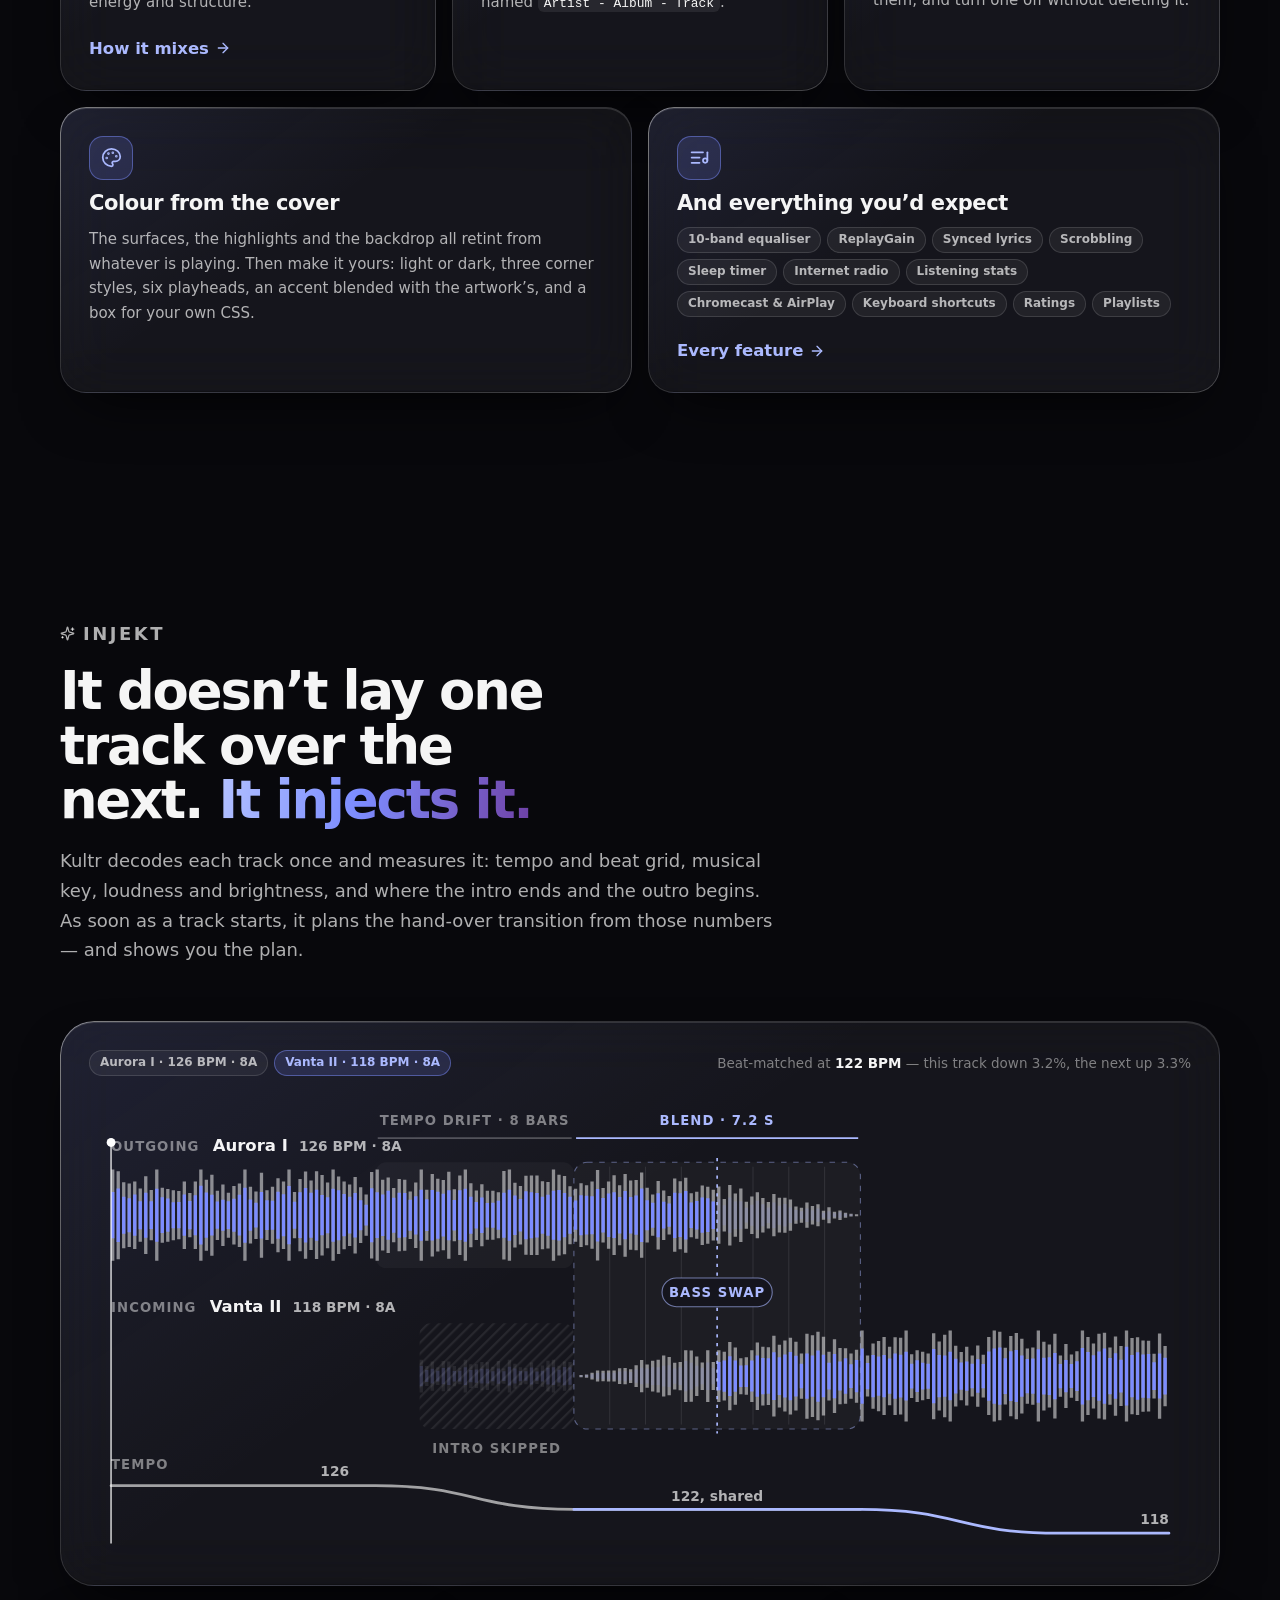
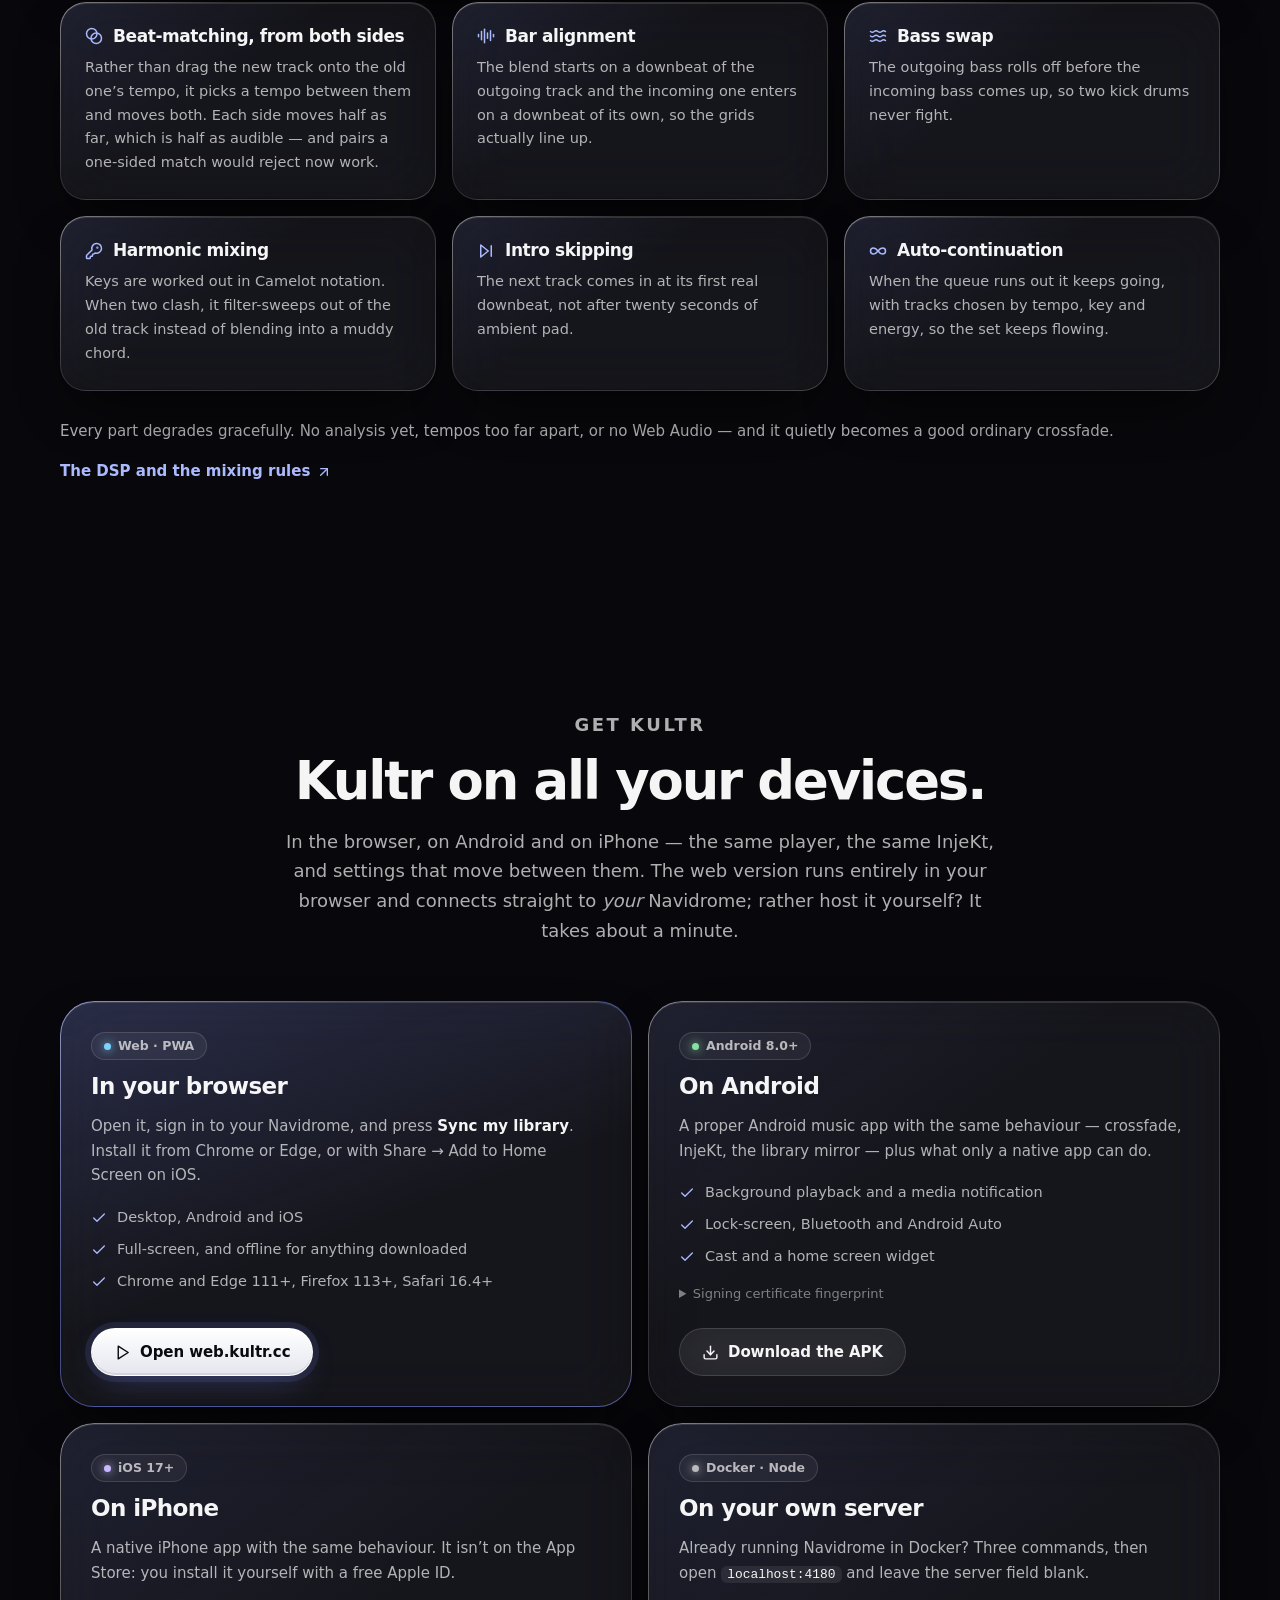
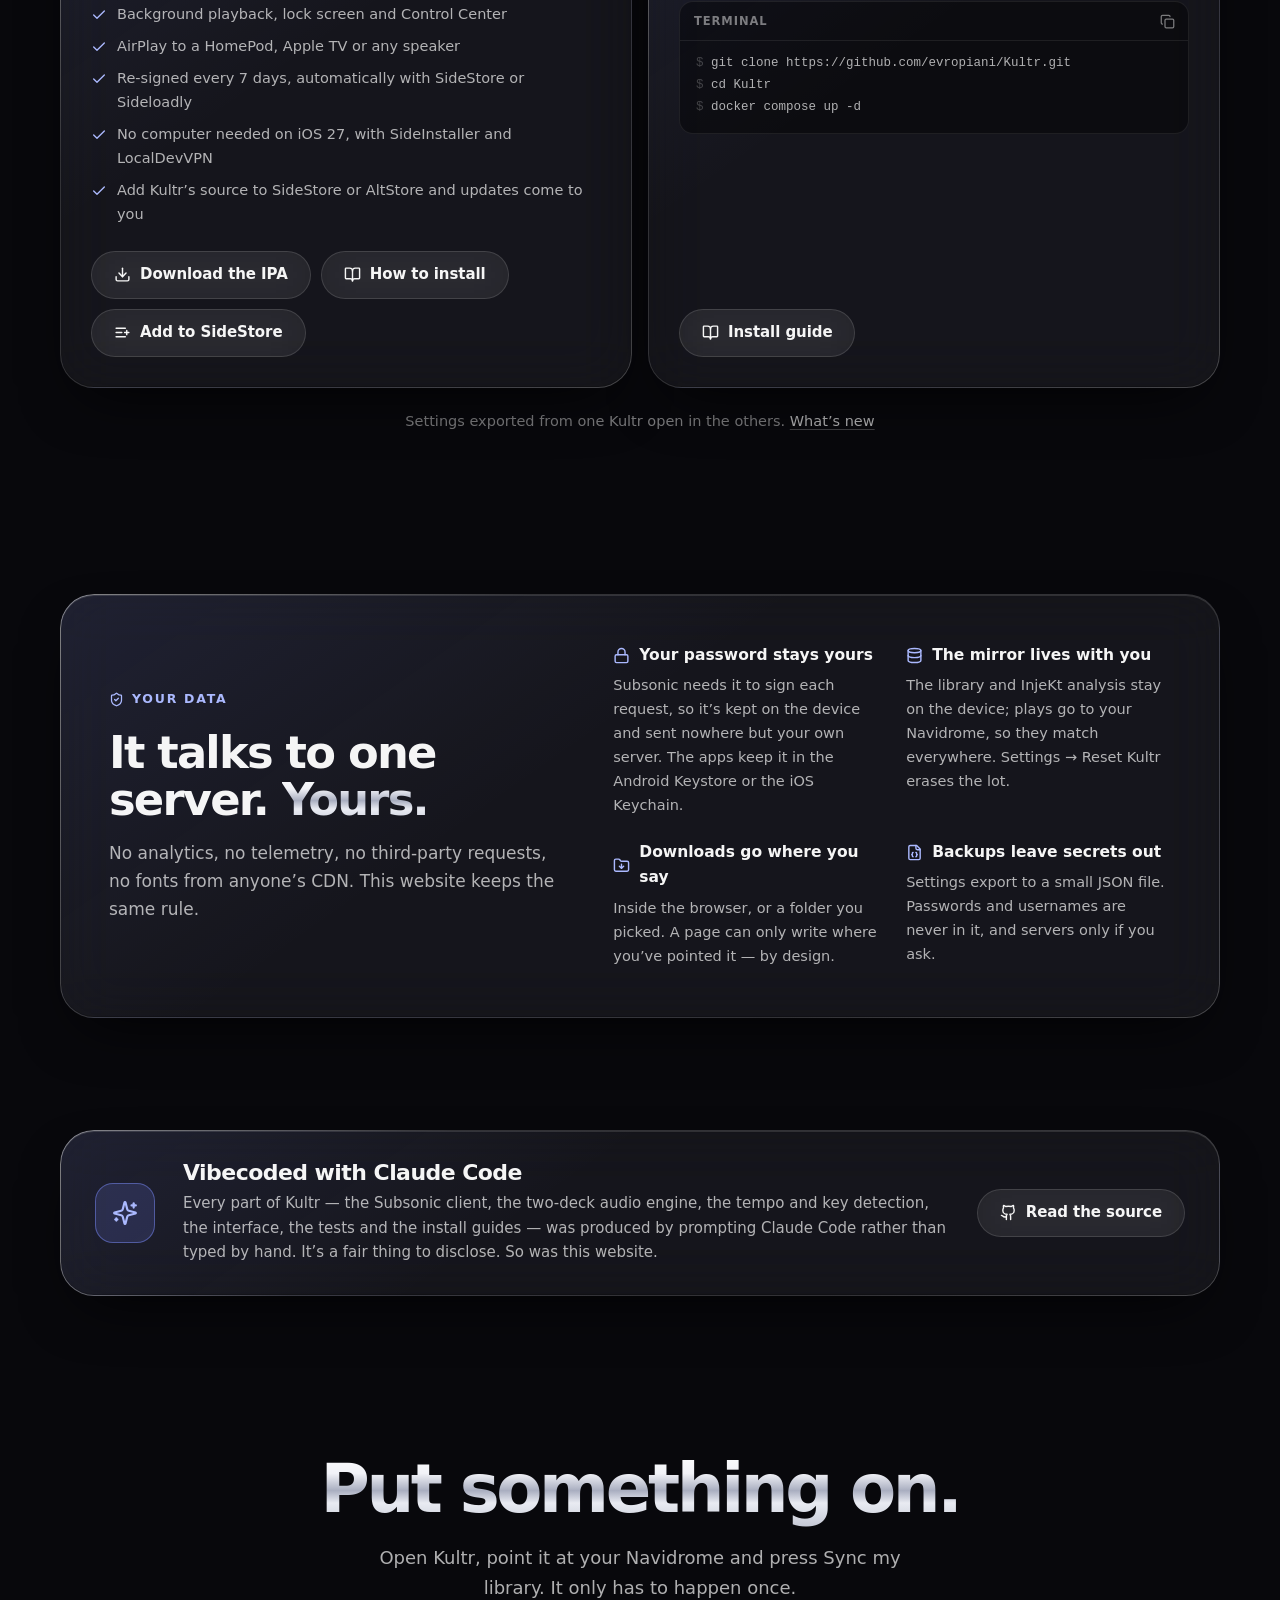
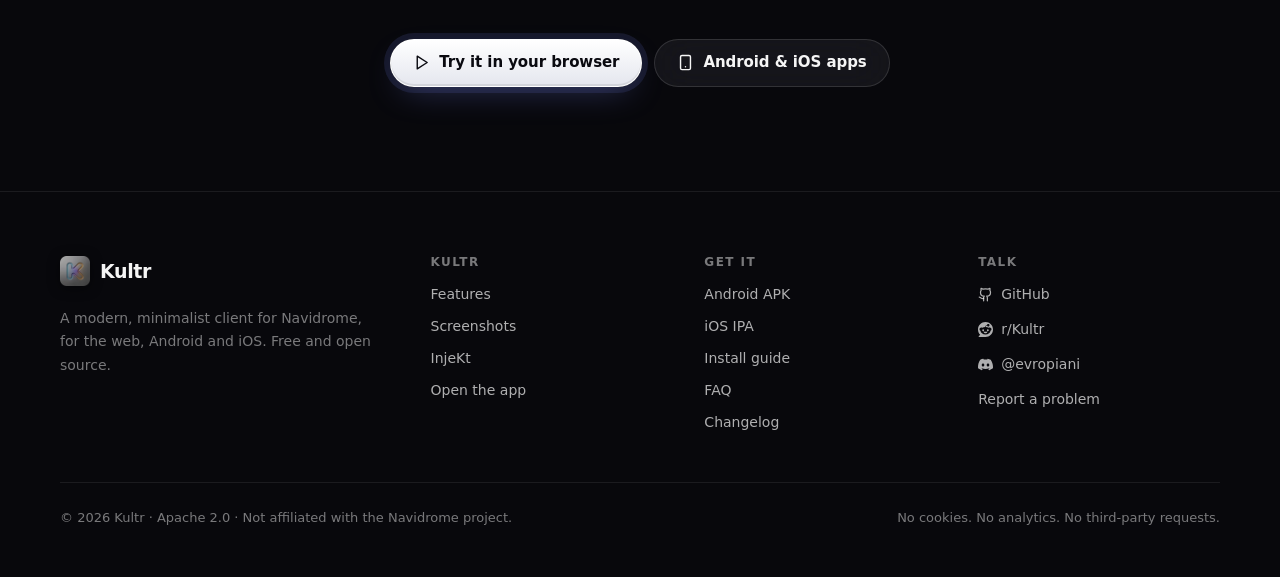
==== commit df7be7bd: "Link the subreddit, r/Kultr A Reddit icon beside GitHub and Discord in the nav, r/Kultr in the phone" ====
--- a/site/index.html
+++ b/site/index.html
@@ -41,6 +41,7 @@
         <div class="nav-actions">
           <a class="nav-icon" href="https://github.com/evropiani/Kultr" aria-label="Kultr on GitHub"><svg class="icon" aria-hidden="true"><use href="assets/icons.svg#github"></use></svg></a>
           <a class="nav-icon" href="https://discord.com/users/319246364246540288" aria-label="Talk to the developer on Discord"><svg class="icon" aria-hidden="true"><use href="assets/icons.svg#discord"></use></svg></a>
+          <a class="nav-icon" href="https://www.reddit.com/r/Kultr/" aria-label="r/Kultr on Reddit"><svg class="icon" aria-hidden="true"><use href="assets/icons.svg#reddit"></use></svg></a>
           <a class="btn btn-primary btn-sm" href="https://web.kultr.cc/">Open the app</a>
           <button class="nav-icon nav-toggle" type="button" aria-expanded="false" aria-controls="nav-menu" aria-label="Menu"><svg class="icon" aria-hidden="true"><use href="assets/icons.svg#menu"></use></svg></button>
         </div>
@@ -51,6 +52,7 @@
         <a href="#injekt"><svg class="icon" aria-hidden="true"><use href="assets/icons.svg#sparkles"></use></svg>InjeKt</a>
         <a href="#get"><svg class="icon" aria-hidden="true"><use href="assets/icons.svg#download"></use></svg>Get Kultr</a>
         <a href="https://github.com/evropiani/Kultr"><svg class="icon" aria-hidden="true"><use href="assets/icons.svg#github"></use></svg>GitHub</a>
+        <a href="https://www.reddit.com/r/Kultr/"><svg class="icon" aria-hidden="true"><use href="assets/icons.svg#reddit"></use></svg>r/Kultr</a>
       </nav>
     </header>
 
@@ -496,6 +498,7 @@
             <h4>Talk</h4>
             <ul>
               <li><a href="https://github.com/evropiani/Kultr"><svg class="icon" aria-hidden="true"><use href="assets/icons.svg#github"></use></svg>GitHub</a></li>
+              <li><a href="https://www.reddit.com/r/Kultr/"><svg class="icon" aria-hidden="true"><use href="assets/icons.svg#reddit"></use></svg>r/Kultr</a></li>
               <li><a href="https://discord.com/users/319246364246540288"><svg class="icon" aria-hidden="true"><use href="assets/icons.svg#discord"></use></svg>@evropiani</a></li>
               <li><a href="https://github.com/evropiani/Kultr/issues">Report a problem</a></li>
             </ul>
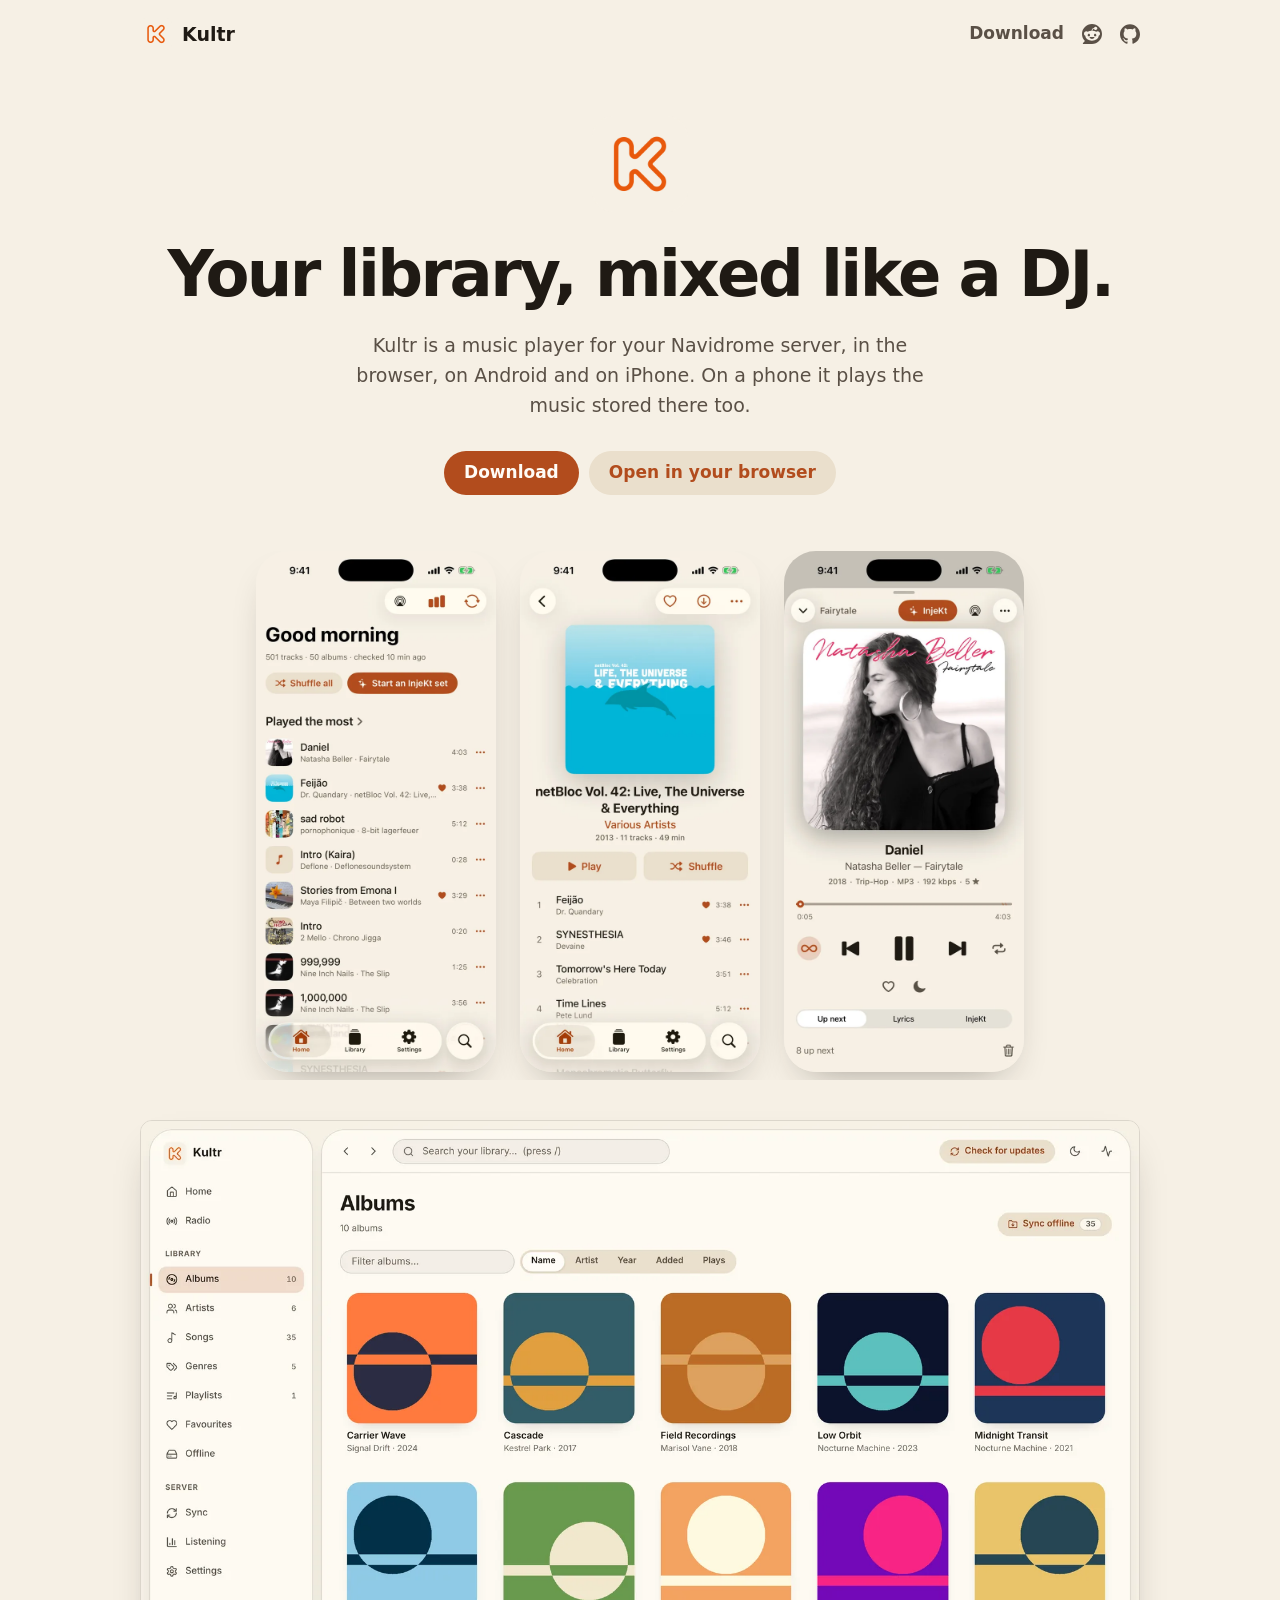
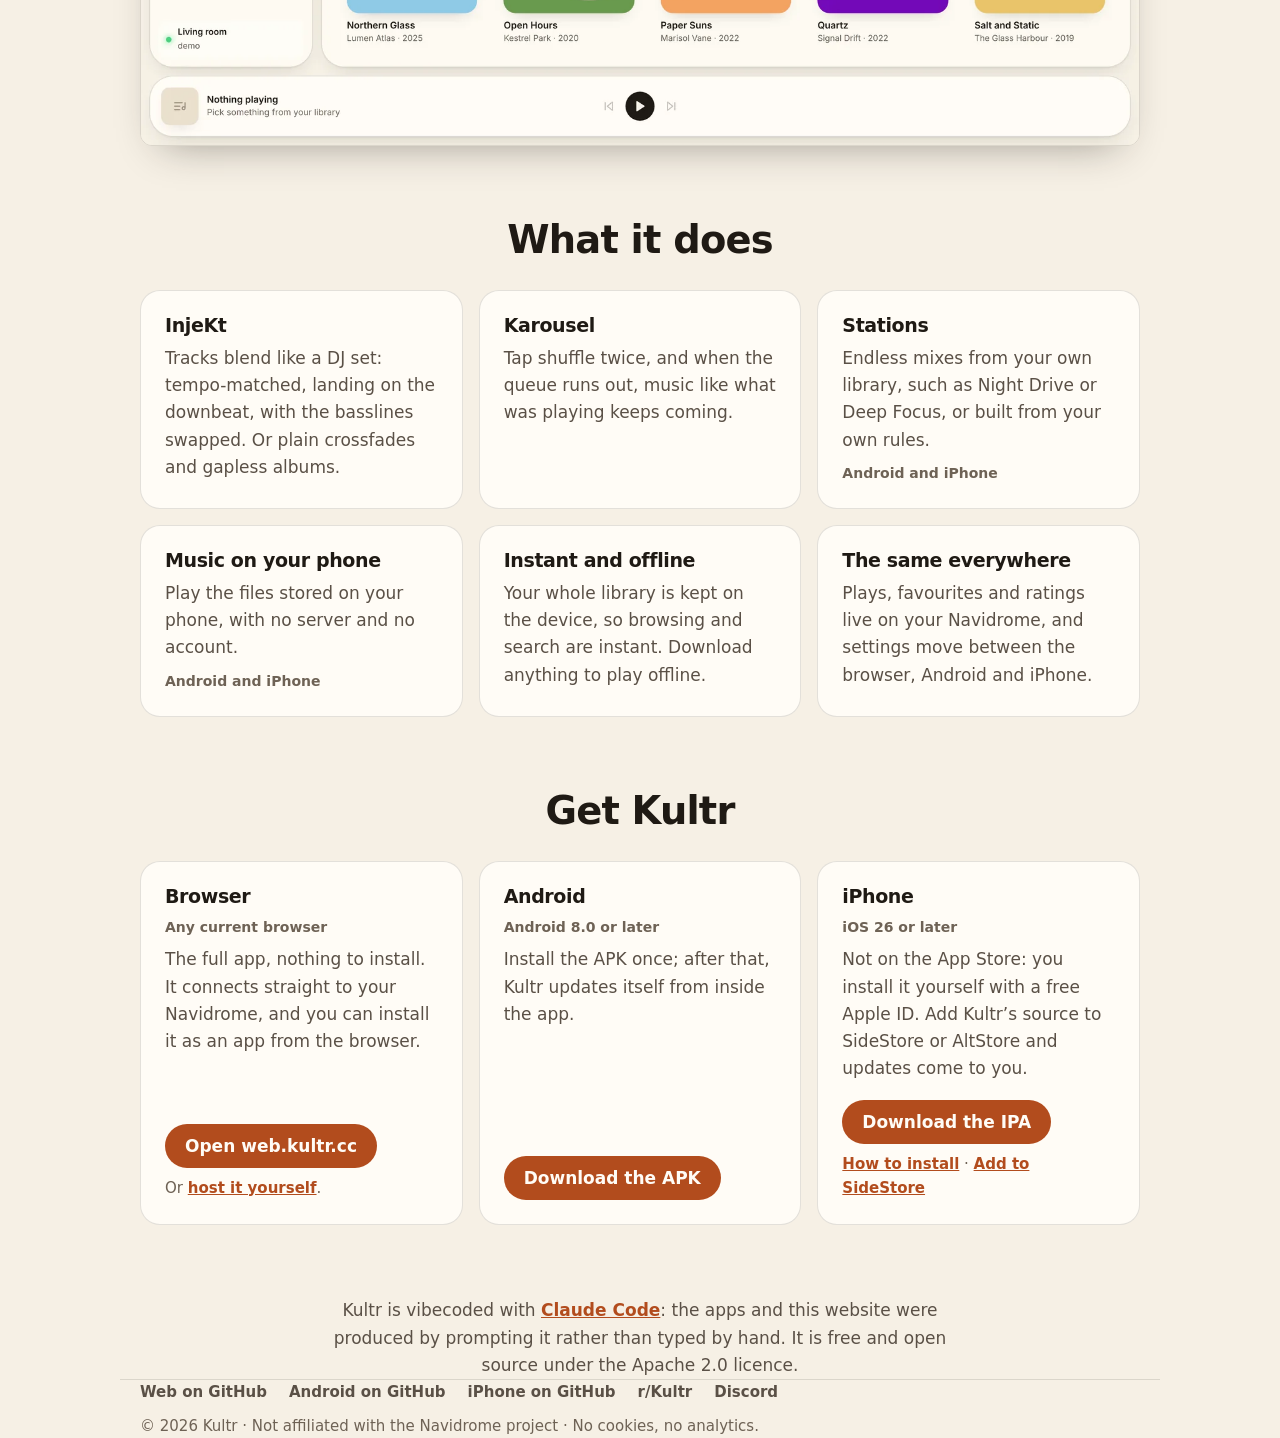
==== commit 2da01250: "One simple page in the apps' cream look Rebuilt to match Kultr web 1.8, Android 2.0.1 and iOS 2.0.1," ====
--- a/site/index.html
+++ b/site/index.html
@@ -2,513 +2,129 @@
 <html lang="en-GB">
   <head>
     <meta charset="utf-8" />
-    <meta name="viewport" content="width=device-width, initial-scale=1, viewport-fit=cover" />
-    <title>Kultr — a Navidrome client that mixes like a DJ</title>
-    <meta name="description" content="Kultr is a modern, minimalist client for Navidrome. It mirrors your whole library locally, crossfades on two real decks, and beat-matches one track into the next. For the web, Android and iOS." />
+    <meta name="viewport" content="width=device-width, initial-scale=1" />
+    <title>Kultr — a music player for Navidrome</title>
+    <meta name="description" content="Kultr is a music player for Navidrome, in the browser, on Android and on iPhone. It mixes tracks like a DJ, keeps your library on the device, and on a phone plays the music stored there too." />
     <link rel="canonical" href="https://kultr.cc/" />
-    <meta name="theme-color" content="#08080c" />
-    <meta name="color-scheme" content="dark" />
+    <meta name="theme-color" content="#f6f0e5" media="(prefers-color-scheme: light)" />
+    <meta name="theme-color" content="#1c1a17" media="(prefers-color-scheme: dark)" />
     <link rel="icon" type="image/png" href="favicon.png" />
     <link rel="apple-touch-icon" href="apple-touch-icon.png" />
-
     <meta property="og:type" content="website" />
-    <meta property="og:site_name" content="Kultr" />
     <meta property="og:url" content="https://kultr.cc/" />
     <meta property="og:title" content="Kultr — your library, mixed like a DJ" />
-    <meta property="og:description" content="A modern, minimalist Navidrome client. Mirrors your whole library locally, crossfades on two real decks, and beat-matches one track into the next." />
+    <meta property="og:description" content="A music player for Navidrome, in the browser, on Android and on iPhone." />
     <meta property="og:image" content="https://kultr.cc/assets/img/og.png" />
-    <meta property="og:image:width" content="1200" />
-    <meta property="og:image:height" content="630" />
     <meta name="twitter:card" content="summary_large_image" />
-
-    <script>document.documentElement.classList.add('js')</script>
-    <link rel="stylesheet" href="assets/css/site.css" />
-    <script src="assets/js/site.js" defer></script>
+    <link rel="stylesheet" href="assets/site.css" />
   </head>
   <body>
-    <a class="skip" href="#main">Skip to content</a>
-    <div class="backdrop" aria-hidden="true"><div class="backdrop-layer"></div><div class="backdrop-layer"></div></div>
+    <header class="wrap top">
+      <a class="brand" href="./"><img src="assets/img/logo.png" alt="" width="32" height="32" />Kultr</a>
+      <a href="#download">Download</a>
+      <a href="https://www.reddit.com/r/Kultr/" aria-label="r/Kultr on Reddit"><svg viewBox="0 0 24 24" aria-hidden="true"><path d="M12 0C5.373 0 0 5.373 0 12c0 3.314 1.343 6.314 3.515 8.485l-2.286 2.286C.775 23.225 1.097 24 1.738 24H12c6.627 0 12-5.373 12-12S18.627 0 12 0Zm4.388 3.199c1.104 0 1.999.895 1.999 1.999 0 1.105-.895 2-1.999 2-.946 0-1.739-.657-1.947-1.539v.002c-1.147.162-2.032 1.15-2.032 2.341v.007c1.776.067 3.4.567 4.686 1.363.473-.363 1.064-.58 1.707-.58 1.547 0 2.802 1.254 2.802 2.802 0 1.117-.655 2.081-1.601 2.531-.088 3.256-3.637 5.876-7.997 5.876-4.361 0-7.905-2.617-7.998-5.87-.954-.447-1.614-1.415-1.614-2.538 0-1.548 1.255-2.802 2.803-2.802.645 0 1.239.218 1.712.585 1.275-.79 2.881-1.291 4.64-1.365v-.01c0-1.663 1.263-3.034 2.88-3.207.188-.911.993-1.595 1.959-1.595Zm-8.085 8.376c-.784 0-1.459.78-1.506 1.797-.047 1.016.64 1.429 1.426 1.429.786 0 1.371-.369 1.418-1.385.047-1.017-.553-1.841-1.338-1.841Zm7.406 0c-.786 0-1.385.824-1.338 1.841.047 1.017.634 1.385 1.418 1.385.785 0 1.473-.413 1.426-1.429-.046-1.017-.721-1.797-1.506-1.797Zm-3.703 4.013c-.974 0-1.907.048-2.77.135-.147.015-.241.168-.183.305.483 1.154 1.622 1.964 2.953 1.964 1.33 0 2.47-.81 2.953-1.964.057-.137-.037-.29-.184-.305-.863-.087-1.795-.135-2.769-.135Z"/></svg></a>
+      <a href="https://github.com/evropiani/Kultr" aria-label="Kultr on GitHub"><svg viewBox="0 0 24 24" aria-hidden="true"><path d="M12 .297c-6.63 0-12 5.373-12 12 0 5.303 3.438 9.8 8.205 11.385.6.113.82-.258.82-.577 0-.285-.01-1.04-.015-2.04-3.338.724-4.042-1.61-4.042-1.61C4.422 18.07 3.633 17.7 3.633 17.7c-1.087-.744.084-.729.084-.729 1.205.084 1.838 1.236 1.838 1.236 1.07 1.835 2.809 1.305 3.495.998.108-.776.417-1.305.76-1.605-2.665-.3-5.466-1.332-5.466-5.93 0-1.31.465-2.38 1.235-3.22-.135-.303-.54-1.523.105-3.176 0 0 1.005-.322 3.3 1.23.96-.267 1.98-.399 3-.405 1.02.006 2.04.138 3 .405 2.28-1.552 3.285-1.23 3.285-1.23.645 1.653.24 2.873.12 3.176.765.84 1.23 1.91 1.23 3.22 0 4.61-2.805 5.625-5.475 5.92.42.36.81 1.096.81 2.22 0 1.606-.015 2.896-.015 3.286 0 .315.21.69.825.57C20.565 22.092 24 17.592 24 12.297c0-6.627-5.373-12-12-12"/></svg></a>
+    </header>
 
-    <header class="nav wrap">
-      <div class="nav-bar glass">
-        <a class="brand" href="./" aria-label="Kultr, home"><img src="assets/img/logo-128.webp" alt="" width="30" height="30" />Kultr</a>
-        <ul class="nav-links">
-          <li><a href="features.html">Features</a></li>
-          <li><a href="#look">Screenshots</a></li>
-          <li><a href="#injekt">InjeKt</a></li>
-          <li><a href="#get">Get Kultr</a></li>
-        </ul>
-        <div class="nav-actions">
-          <a class="nav-icon" href="https://github.com/evropiani/Kultr" aria-label="Kultr on GitHub"><svg class="icon" aria-hidden="true"><use href="assets/icons.svg#github"></use></svg></a>
-          <a class="nav-icon" href="https://discord.com/users/319246364246540288" aria-label="Talk to the developer on Discord"><svg class="icon" aria-hidden="true"><use href="assets/icons.svg#discord"></use></svg></a>
-          <a class="nav-icon" href="https://www.reddit.com/r/Kultr/" aria-label="r/Kultr on Reddit"><svg class="icon" aria-hidden="true"><use href="assets/icons.svg#reddit"></use></svg></a>
-          <a class="btn btn-primary btn-sm" href="https://web.kultr.cc/">Open the app</a>
-          <button class="nav-icon nav-toggle" type="button" aria-expanded="false" aria-controls="nav-menu" aria-label="Menu"><svg class="icon" aria-hidden="true"><use href="assets/icons.svg#menu"></use></svg></button>
+    <main class="wrap">
+      <div class="hero">
+        <img class="logo" src="assets/img/logo.png" alt="" width="96" height="96" />
+        <h1>Your library, mixed like a DJ.</h1>
+        <p>Kultr is a music player for your Navidrome server, in the browser, on Android and on iPhone. On a phone it plays the music stored there too.</p>
+        <div class="actions">
+          <a class="btn primary" href="#download">Download</a>
+          <a class="btn" href="https://web.kultr.cc/">Open in your browser</a>
         </div>
       </div>
-      <nav class="nav-menu glass" id="nav-menu" aria-label="Site">
-        <a href="features.html"><svg class="icon" aria-hidden="true"><use href="assets/icons.svg#layout-grid"></use></svg>Features</a>
-        <a href="#look"><svg class="icon" aria-hidden="true"><use href="assets/icons.svg#monitor"></use></svg>Screenshots</a>
-        <a href="#injekt"><svg class="icon" aria-hidden="true"><use href="assets/icons.svg#sparkles"></use></svg>InjeKt</a>
-        <a href="#get"><svg class="icon" aria-hidden="true"><use href="assets/icons.svg#download"></use></svg>Get Kultr</a>
-        <a href="https://github.com/evropiani/Kultr"><svg class="icon" aria-hidden="true"><use href="assets/icons.svg#github"></use></svg>GitHub</a>
-        <a href="https://www.reddit.com/r/Kultr/"><svg class="icon" aria-hidden="true"><use href="assets/icons.svg#reddit"></use></svg>r/Kultr</a>
-      </nav>
-    </header>
 
-    <main id="main">
-      <!-- ============================================================ hero -->
-      <section class="hero">
-        <div class="wrap hero-grid">
-          <div class="hero-copy">
-            <img class="hero-mark" src="assets/img/logo-256.webp" alt="" width="84" height="84" />
-            <p class="eyebrow">For Navidrome &middot; web, Android and iOS</p>
-            <h1>
-              <span class="chrome">Your library,</span>
-              <span class="tinted">mixed like a DJ.</span>
-            </h1>
-            <p class="hero-lede">
-              Kultr is a modern, minimalist client for <strong>Navidrome</strong>. It mirrors your whole library
-              locally, crossfades on two real decks, and beat-matches one track into the next.
-            </p>
-            <div class="hero-ctas">
-              <a class="btn btn-primary" href="https://web.kultr.cc/"><svg class="icon" aria-hidden="true"><use href="assets/icons.svg#play"></use></svg>Try it in your browser</a>
-              <a class="btn" href="#get"><svg class="icon" aria-hidden="true"><use href="assets/icons.svg#smartphone"></use></svg>Android &amp; iOS apps</a>
-            </div>
-            <p class="hero-note">
-              <span><svg class="icon" aria-hidden="true"><use href="assets/icons.svg#shield-check"></use></svg>No account, no tracking</span>
-              <span><svg class="icon" aria-hidden="true"><use href="assets/icons.svg#code"></use></svg>Open source, Apache 2.0</span>
-              <span><svg class="icon" aria-hidden="true"><use href="assets/icons.svg#container"></use></svg>Self-host in a minute</span>
-            </p>
+      <div class="phones">
+        <img src="assets/img/iphone-home.webp" width="600" height="1304" alt="Kultr on iPhone: the home page with the most played tracks." />
+        <img src="assets/img/iphone-album.webp" width="600" height="1304" alt="Kultr on iPhone: an album page." />
+        <img src="assets/img/iphone-player.webp" width="600" height="1304" alt="Kultr on iPhone: the player, with InjeKt on." />
+      </div>
+      <picture>
+        <source srcset="assets/img/browser-dark.webp" media="(prefers-color-scheme: dark)" />
+        <img class="browser" src="assets/img/browser.webp" width="1600" height="1000" loading="lazy" alt="Kultr in the browser: the albums grid." />
+      </picture>
+
+      <section aria-labelledby="highlights">
+        <h2 id="highlights">What it does</h2>
+        <div class="grid">
+          <div class="card">
+            <h3>InjeKt</h3>
+            <p>Tracks blend like a DJ set: tempo-matched, landing on the downbeat, with the basslines swapped. Or plain crossfades and gapless albums.</p>
           </div>
-
-          <div>
-            <div class="player glass" data-player data-injekt="on" role="region" aria-label="A working preview of Kultr's player">
-              <div class="art-wrap">
-                <div class="art-stack" aria-hidden="true"><div class="art cover"></div><div class="art cover"></div></div>
-                <div class="art-top">
-                  <span class="player-label"><span class="bars" aria-hidden="true"><i></i><i></i><i></i></span>Now playing</span>
-                  <button class="injekt-toggle" type="button" aria-pressed="true" title="Toggle InjeKt (D in the app)"><svg class="icon" aria-hidden="true"><use href="assets/icons.svg#sparkles"></use></svg> InjeKt on</button>
-                </div>
-              </div>
-              <div class="player-meta swap">
-                <div class="player-title">Re-entry</div>
-                <div class="player-sub">Nocturne Machine &mdash; Low Orbit</div>
-                <div class="player-chips"></div>
-              </div>
-              <div class="progress">
-                <span data-now>0:14</span>
-                <div class="track" aria-hidden="true"><div class="track-fill"></div><div class="track-outro"></div></div>
-                <span data-total>0:30</span>
-              </div>
-              <div class="controls">
-                <span class="ctl ctl-dim" aria-hidden="true"><svg class="icon"><use href="assets/icons.svg#shuffle"></use></svg></span>
-                <button class="ctl" type="button" data-prev aria-label="Previous track"><svg class="icon" aria-hidden="true"><use href="assets/icons.svg#skip-back"></use></svg></button>
-                <button class="ctl ctl-play" type="button" data-play aria-label="Play"><svg class="icon" aria-hidden="true"><use href="assets/icons.svg#play"></use></svg></button>
-                <button class="ctl" type="button" data-next aria-label="Next track"><svg class="icon" aria-hidden="true"><use href="assets/icons.svg#skip-forward"></use></svg></button>
-                <span class="ctl ctl-dim" aria-hidden="true"><svg class="icon"><use href="assets/icons.svg#repeat"></use></svg></span>
-              </div>
-              <div class="plan">
-                <svg class="icon" aria-hidden="true"><use href="assets/icons.svg#sparkles"></use></svg>
-                <div><div class="plan-head">Up next</div><div class="plan-detail">&nbsp;</div></div>
-              </div>
-              <p class="sr-only" data-live aria-live="polite"></p>
-            </div>
-            <p class="player-caption">Try it: wait for the blend or press next &mdash; this whole page takes its colour from the cover, the way the app does.</p>
+          <div class="card">
+            <h3>Karousel</h3>
+            <p>Tap shuffle twice, and when the queue runs out, music like what was playing keeps coming.</p>
+          </div>
+          <div class="card">
+            <h3>Stations</h3>
+            <p>Endless mixes from your own library, such as Night Drive or Deep Focus, or built from your own rules.</p>
+            <span class="tag">Android and iPhone</span>
+          </div>
+          <div class="card">
+            <h3>Music on your phone</h3>
+            <p>Play the files stored on your phone, with no server and no account.</p>
+            <span class="tag">Android and iPhone</span>
+          </div>
+          <div class="card">
+            <h3>Instant and offline</h3>
+            <p>Your whole library is kept on the device, so browsing and search are instant. Download anything to play offline.</p>
+          </div>
+          <div class="card">
+            <h3>The same everywhere</h3>
+            <p>Plays, favourites and ratings live on your Navidrome, and settings move between the browser, Android and iPhone.</p>
           </div>
         </div>
       </section>
 
-      <!-- ===================================================== screenshots -->
-      <section class="section section-tight" id="look" aria-labelledby="look-title">
-        <div class="wrap" data-shots>
-          <div class="section-head center" data-reveal>
-            <p class="eyebrow">A look at it</p>
-            <h2 id="look-title">Glass, and whatever colour the music is.</h2>
+      <section id="download" aria-labelledby="download-title">
+        <h2 id="download-title">Get Kultr</h2>
+        <div class="grid">
+          <div class="card">
+            <h3>Browser</h3>
+            <span class="tag">Any current browser</span>
+            <p>The full app, nothing to install. It connects straight to your Navidrome, and you can install it as an app from the browser.</p>
+            <div class="actions">
+              <a class="btn primary" href="https://web.kultr.cc/">Open web.kultr.cc</a>
+            </div>
+            <p class="small">Or <a href="https://github.com/evropiani/Kultr/blob/main/docs/INSTALL.md">host it yourself</a>.</p>
           </div>
-          <div class="shots-tabs glass" role="tablist" aria-label="Screenshots">
-            <button class="shots-tab" type="button" role="tab" id="tab-1" aria-controls="shots-panel" aria-selected="true" data-title="Your library, mirrored locally." data-text="Browsing is instant because nothing is fetched to draw it.">Library</button>
-            <button class="shots-tab" type="button" role="tab" id="tab-2" aria-controls="shots-panel" aria-selected="false" tabindex="-1" data-title="An album, playing." data-text="The whole interface takes its colour from the artwork.">Album</button>
-            <button class="shots-tab" type="button" role="tab" id="tab-3" aria-controls="shots-panel" aria-selected="false" tabindex="-1" data-title="InjeKt, showing its working." data-text="Tempo, key, energy and the exact plan for the hand-over.">InjeKt</button>
-            <button class="shots-tab" type="button" role="tab" id="tab-4" aria-controls="shots-panel" aria-selected="false" tabindex="-1" data-title="Make it yours." data-text="Accent colour, borders, corner style, and six playhead designs that preview themselves.">Appearance</button>
-            <button class="shots-tab" type="button" role="tab" id="tab-5" aria-controls="shots-panel" aria-selected="false" tabindex="-1" data-title="Choose your home page." data-text="Fifteen shelves, switched on and off and put in the order you want.">Home shelves</button>
-            <button class="shots-tab" type="button" role="tab" id="tab-6" aria-controls="shots-panel" aria-selected="false" tabindex="-1" data-title="And here it is." data-text="Empty shelves are skipped, so it never looks half-finished.">Home</button>
-            <button class="shots-tab" type="button" role="tab" id="tab-7" aria-controls="shots-panel" aria-selected="false" tabindex="-1" data-title="Light theme." data-text="The same app icon, in the corner, reads on either background.">Light</button>
-            <button class="shots-tab" type="button" role="tab" id="tab-8" aria-controls="shots-panel" aria-selected="false" tabindex="-1" data-title="One screen to connect." data-text="Name the server, or let it use its address.">Sign in</button>
-          </div>
-          <div class="shots-frame glass" data-reveal>
-            <div class="shots-glow" aria-hidden="true"></div>
-            <div class="shots-view" id="shots-panel" role="tabpanel" aria-live="polite">
-              <img class="is-on" src="assets/img/screens/albums.webp" width="1280" height="800" alt="The albums grid in Kultr, with a sidebar and a player bar in glass." />
-              <img src="assets/img/screens/album.webp" width="1280" height="800" loading="lazy" alt="An album page, tinted amber by its cover, with the track playing." />
-              <img src="assets/img/screens/injekt.webp" width="1280" height="800" loading="lazy" alt="The full-screen player's InjeKt tab: BPM, key, energy, intro and outro for both tracks." />
-              <img src="assets/img/screens/settings.webp" width="1280" height="800" loading="lazy" alt="Appearance settings: panel opacity, grid size, six playhead styles and count time down." />
-              <img src="assets/img/screens/home-settings.webp" width="1280" height="800" loading="lazy" alt="Settings for choosing and ordering the home page shelves." />
-              <img src="assets/img/screens/home.webp" width="1280" height="800" loading="lazy" alt="The home page, greeting with Good evening above the Played the most and Recently added shelves." />
-              <img src="assets/img/screens/albums-light.webp" width="1280" height="800" loading="lazy" alt="The albums grid in the light theme." />
-              <img src="assets/img/screens/login.webp" width="1280" height="800" loading="lazy" alt="The sign-in screen, with fields for the server, username and password." />
+          <div class="card">
+            <h3>Android</h3>
+            <span class="tag">Android 8.0 or later</span>
+            <p>Install the APK once; after that, Kultr updates itself from inside the app.</p>
+            <div class="actions">
+              <a class="btn primary" href="https://github.com/evropiani/Kultr_Android/releases/latest">Download the APK</a>
             </div>
           </div>
-          <p class="shots-caption"><strong data-cap-title>Your library, mirrored locally.</strong> <span data-cap-text>Browsing is instant because nothing is fetched to draw it.</span></p>
-        </div>
-      </section>
-
-      <!-- ====================================================== what it does -->
-      <section class="section" id="what" aria-labelledby="what-title">
-        <div class="wrap">
-          <div class="section-head" data-reveal>
-            <p class="eyebrow">What it does</p>
-            <h2 id="what-title"><span class="chrome">Fast because it&rsquo;s local.</span><br />Smooth because it&rsquo;s two decks.</h2>
-            <p>
-              Kultr keeps a copy of your library on the device, so no page waits on the server to draw. And every
-              track plays on one of two decks, so a transition is a real overlap, not a volume trick.
-            </p>
-          </div>
-
-          <div class="bento">
-            <article class="tile glass xwide" data-reveal>
-              <span class="tile-icon"><svg class="icon" aria-hidden="true"><use href="assets/icons.svg#database"></use></svg></span>
-              <h3>Your whole library, mirrored</h3>
-              <p>
-                One button copies every artist, album, track, playlist and genre to the device. Browsing, sorting and
-                searching are then instant, and keep working with the server switched off. After that, a check pulls
-                in only what moved &mdash; on start-up, hourly, or when you ask.
-              </p>
-              <div class="tile-foot tile-list">
-                <span class="chip">Instant search</span><span class="chip">Works offline</span><span class="chip">Incremental</span>
-              </div>
-            </article>
-            <article class="tile glass" data-reveal>
-              <span class="tile-icon"><svg class="icon" aria-hidden="true"><use href="assets/icons.svg#layers"></use></svg></span>
-              <h3>Crossfade that isn&rsquo;t a trick</h3>
-              <p>Two players genuinely overlap, for up to 20 seconds, in four fade shapes. Or switch it off for gapless: the next track starts the instant this one ends.</p>
-            </article>
-
-            <article class="tile glass" data-reveal>
-              <span class="tile-icon"><svg class="icon" aria-hidden="true"><use href="assets/icons.svg#sparkles"></use></svg></span>
-              <h3>InjeKt</h3>
-              <p>Beat-matched, key-aware transitions, planned from each track&rsquo;s tempo, key, energy and structure.</p>
-              <div class="tile-foot"><a class="link-arrow" href="#injekt">How it mixes<svg class="icon" aria-hidden="true"><use href="assets/icons.svg#arrow-right"></use></svg></a></div>
-            </article>
-            <article class="tile glass" data-reveal>
-              <span class="tile-icon"><svg class="icon" aria-hidden="true"><use href="assets/icons.svg#folder-down"></use></svg></span>
-              <h3>Offline, with real filenames</h3>
-              <p>A sync button on every page. Downloads go into the browser, or a folder you pick, named <code>Artist - Album - Track</code>.</p>
-            </article>
-            <article class="tile glass" data-reveal>
-              <span class="tile-icon"><svg class="icon" aria-hidden="true"><use href="assets/icons.svg#server"></use></svg></span>
-              <h3>As many servers as you like</h3>
-              <p>Give each one a name, switch between them, and turn one off without deleting it.</p>
-            </article>
-
-            <article class="tile glass wide" data-reveal>
-              <span class="tile-icon"><svg class="icon" aria-hidden="true"><use href="assets/icons.svg#palette"></use></svg></span>
-              <h3>Colour from the cover</h3>
-              <p>
-                The surfaces, the highlights and the backdrop all retint from whatever is playing. Then make it
-                yours: light or dark, three corner styles, six playheads, an accent blended with the artwork&rsquo;s,
-                and a box for your own CSS.
-              </p>
-            </article>
-            <article class="tile glass wide" data-reveal>
-              <span class="tile-icon"><svg class="icon" aria-hidden="true"><use href="assets/icons.svg#list-music"></use></svg></span>
-              <h3>And everything you&rsquo;d expect</h3>
-              <div class="tile-list">
-                <span class="chip">10-band equaliser</span><span class="chip">ReplayGain</span><span class="chip">Synced lyrics</span><span class="chip">Scrobbling</span><span class="chip">Sleep timer</span><span class="chip">Internet radio</span><span class="chip">Listening stats</span><span class="chip">Chromecast &amp; AirPlay</span><span class="chip">Keyboard shortcuts</span><span class="chip">Ratings</span><span class="chip">Playlists</span>
-              </div>
-              <div class="tile-foot"><a class="link-arrow" href="features.html">Every feature<svg class="icon" aria-hidden="true"><use href="assets/icons.svg#arrow-right"></use></svg></a></div>
-            </article>
+          <div class="card">
+            <h3>iPhone</h3>
+            <span class="tag">iOS 26 or later</span>
+            <p>Not on the App Store: you install it yourself with a free Apple ID. Add Kultr&rsquo;s source to SideStore or AltStore and updates come to you.</p>
+            <div class="actions">
+              <a class="btn primary" href="https://github.com/evropiani/Kultr_iOS/releases/latest">Download the IPA</a>
+            </div>
+            <p class="small"><a href="https://github.com/evropiani/Kultr_iOS/blob/main/docs/INSTALL.md">How to install</a> &middot; <a href="sidestore://source?url=https%3A%2F%2Fgist.githubusercontent.com%2Fevropiani%2F6e3a3c18525a228d03924674430c4d48%2Fraw%2Fevropiani.json">Add to SideStore</a></p>
           </div>
         </div>
       </section>
 
-      <!-- ============================================================ InjeKt -->
-      <section class="section" id="injekt" aria-labelledby="injekt-title">
-        <div class="wrap">
-          <div class="section-head" data-reveal>
-            <p class="eyebrow"><svg class="icon" aria-hidden="true"><use href="assets/icons.svg#sparkles"></use></svg>InjeKt</p>
-            <h2 id="injekt-title">It doesn&rsquo;t lay one track over the next. <span class="tinted">It injects it.</span></h2>
-            <p>
-              Kultr decodes each track once and measures it: tempo and beat grid, musical key, loudness and brightness,
-              and where the intro ends and the outro begins. As soon as a track starts, it plans the hand-over
-              transition from those numbers &mdash; and shows you the plan.
-            </p>
-          </div>
-
-          <div class="injekt-panel glass" data-reveal>
-            <div class="injekt-legend">
-              <div class="chips">
-                <span class="chip">Aurora I &middot; 126 BPM &middot; 8A</span>
-                <span class="chip chip-accent">Vanta II &middot; 118 BPM &middot; 8A</span>
-              </div>
-              <p class="injekt-readout">Beat-matched at <strong>122 BPM</strong> &mdash; this track down 3.2%, the next up 3.3%</p>
-            </div>
-            <div class="diagram-scroll">
-              <svg class="diagram" viewBox="0 0 1000 420" role="img" aria-labelledby="dg-title dg-desc" data-diagram>
-                <title id="dg-title">An InjeKt transition, from Aurora I into Vanta II</title>
-                <desc id="dg-desc">Aurora I, at 126 BPM, drifts down to 122 over its last eight bars before the blend. Vanta II enters on its first real downbeat, skipping its intro, sped up from 118 to 122 BPM. Through the blend the bar lines of both tracks line up, and halfway through the bass hands over from the old track to the new one. Afterwards Vanta II eases back to its own tempo.</desc>
-                <defs>
-                  <pattern id="hatch" width="7" height="7" patternUnits="userSpaceOnUse" patternTransform="rotate(45)">
-                    <rect width="2" height="7" fill="rgba(255,255,255,0.08)" />
-                  </pattern>
-                </defs>
-
-                <rect x="260" y="62" width="180" height="96" rx="10" fill="rgba(255,255,255,0.035)" />
-                <rect x="440" y="62" width="260" height="242" rx="12" class="accent-stroke" fill="rgba(255,255,255,0.03)" stroke-opacity="0.45" stroke-dasharray="5 6" />
-                <rect x="300" y="208" width="140" height="96" rx="10" fill="url(#hatch)" />
-
-                <g stroke="rgba(255,255,255,0.09)">
-                  <line x1="472.5" y1="66" x2="472.5" y2="300" />
-                  <line x1="505" y1="66" x2="505" y2="300" />
-                  <line x1="537.5" y1="66" x2="537.5" y2="300" />
-                  <line x1="602.5" y1="66" x2="602.5" y2="300" />
-                  <line x1="635" y1="66" x2="635" y2="300" />
-                  <line x1="667.5" y1="66" x2="667.5" y2="300" />
-                </g>
-
-                <text class="lbl" x="350" y="28" text-anchor="middle">Tempo drift &middot; 8 bars</text>
-                <path d="M262 40H438" stroke="rgba(255,255,255,0.25)" stroke-width="1.5" />
-                <text class="lbl accent-fill" x="570" y="28" text-anchor="middle">Blend &middot; 7.2 s</text>
-                <path d="M442 40H698" class="accent-stroke" stroke-width="1.5" />
-
-                <text x="20" y="52"><tspan class="lbl">Outgoing</tspan><tspan class="ttl" dx="12">Aurora I</tspan><tspan class="num" dx="10">126 BPM &middot; 8A</tspan></text>
-                <text x="20" y="198"><tspan class="lbl">Incoming</tspan><tspan class="ttl" dx="12">Vanta II</tspan><tspan class="num" dx="10">118 BPM &middot; 8A</tspan></text>
-
-                <g data-waves></g>
-
-                <line x1="570" y1="58" x2="570" y2="308" class="accent-stroke" stroke-width="1.5" stroke-dasharray="3 5" />
-                <g transform="translate(570 180)">
-                  <rect x="-50" y="-13" width="100" height="26" rx="13" fill="#15151d" class="accent-stroke" stroke-opacity="0.6" />
-                  <text class="lbl accent-fill" y="4.5" text-anchor="middle">Bass swap</text>
-                </g>
-                <text class="lbl" x="370" y="326" text-anchor="middle">Intro skipped</text>
-
-                <text class="lbl" x="20" y="340">Tempo</text>
-                <path d="M20 355.4H260C350 355.4 350 377 440 377H700" fill="none" stroke="rgba(255,255,255,0.6)" stroke-width="2.5" stroke-linecap="round" />
-                <path d="M440 377H700C790 377 790 398.6 880 398.6H980" fill="none" class="accent-stroke" stroke-width="2.5" stroke-linecap="round" />
-                <text class="num" x="236" y="347" text-anchor="end">126</text>
-                <text class="num" x="570" y="369" text-anchor="middle">122, shared</text>
-                <text class="num" x="980" y="390" text-anchor="end">118</text>
-
-                <g class="playhead">
-                  <line x1="20" y1="44" x2="20" y2="408" stroke="#fff" stroke-opacity="0.75" stroke-width="1.5" />
-                  <circle cx="20" cy="44" r="4" fill="#fff" />
-                </g>
-              </svg>
-            </div>
-            <p class="diagram-hint">Scroll sideways to see the whole transition.</p>
-          </div>
-
-          <div class="rules">
-            <article class="rule glass" data-reveal>
-              <h3><svg class="icon" aria-hidden="true"><use href="assets/icons.svg#blend"></use></svg>Beat-matching, from both sides</h3>
-              <p>Rather than drag the new track onto the old one&rsquo;s tempo, it picks a tempo between them and moves both. Each side moves half as far, which is half as audible &mdash; and pairs a one-sided match would reject now work.</p>
-            </article>
-            <article class="rule glass" data-reveal>
-              <h3><svg class="icon" aria-hidden="true"><use href="assets/icons.svg#audio-lines"></use></svg>Bar alignment</h3>
-              <p>The blend starts on a downbeat of the outgoing track and the incoming one enters on a downbeat of its own, so the grids actually line up.</p>
-            </article>
-            <article class="rule glass" data-reveal>
-              <h3><svg class="icon" aria-hidden="true"><use href="assets/icons.svg#waves"></use></svg>Bass swap</h3>
-              <p>The outgoing bass rolls off before the incoming bass comes up, so two kick drums never fight.</p>
-            </article>
-            <article class="rule glass" data-reveal>
-              <h3><svg class="icon" aria-hidden="true"><use href="assets/icons.svg#key-round"></use></svg>Harmonic mixing</h3>
-              <p>Keys are worked out in Camelot notation. When two clash, it filter-sweeps out of the old track instead of blending into a muddy chord.</p>
-            </article>
-            <article class="rule glass" data-reveal>
-              <h3><svg class="icon" aria-hidden="true"><use href="assets/icons.svg#skip-forward"></use></svg>Intro skipping</h3>
-              <p>The next track comes in at its first real downbeat, not after twenty seconds of ambient pad.</p>
-            </article>
-            <article class="rule glass" data-reveal>
-              <h3><svg class="icon" aria-hidden="true"><use href="assets/icons.svg#infinity"></use></svg>Auto-continuation</h3>
-              <p>When the queue runs out it keeps going, with tracks chosen by tempo, key and energy, so the set keeps flowing.</p>
-            </article>
-          </div>
-
-          <div class="injekt-foot" data-reveal>
-            <p>Every part degrades gracefully. No analysis yet, tempos too far apart, or no Web Audio &mdash; and it quietly becomes a good ordinary crossfade.</p>
-            <a class="link-arrow" href="https://github.com/evropiani/Kultr/blob/main/docs/INJEKT.md">The DSP and the mixing rules<svg class="icon" aria-hidden="true"><use href="assets/icons.svg#arrow-up-right"></use></svg></a>
-          </div>
-        </div>
-      </section>
-
-      <!-- ============================================================= get -->
-      <section class="section" id="get" aria-labelledby="get-title">
-        <div class="wrap">
-          <div class="section-head center" data-reveal>
-            <p class="eyebrow">Get Kultr</p>
-            <h2 id="get-title">Kultr on all your devices.</h2>
-            <p>
-              In the browser, on Android and on iPhone &mdash; the same player, the same InjeKt, and settings that move
-              between them. The web version runs entirely in your browser and connects straight to <em>your</em>
-              Navidrome; rather host it yourself? It takes about a minute.
-            </p>
-          </div>
-
-          <div class="get">
-            <article class="get-card glass featured" data-reveal>
-              <div class="platforms"><span class="platform web">Web &middot; PWA</span></div>
-              <h3>In your browser</h3>
-              <p class="lede">Open it, sign in to your Navidrome, and press <strong>Sync my library</strong>. Install it from Chrome or Edge, or with Share &rarr; Add to Home Screen on iOS.</p>
-              <ul>
-                <li><svg class="icon" aria-hidden="true"><use href="assets/icons.svg#check"></use></svg>Desktop, Android and iOS</li>
-                <li><svg class="icon" aria-hidden="true"><use href="assets/icons.svg#check"></use></svg>Full-screen, and offline for anything downloaded</li>
-                <li><svg class="icon" aria-hidden="true"><use href="assets/icons.svg#check"></use></svg>Chrome and Edge 111+, Firefox 113+, Safari 16.4+</li>
-              </ul>
-              <div class="actions">
-                <a class="btn btn-primary" href="https://web.kultr.cc/"><svg class="icon" aria-hidden="true"><use href="assets/icons.svg#play"></use></svg>Open web.kultr.cc</a>
-              </div>
-            </article>
-
-            <article class="get-card glass" data-reveal>
-              <div class="platforms"><span class="platform android">Android 8.0+</span></div>
-              <h3>On Android</h3>
-              <p class="lede">A proper Android music app with the same behaviour &mdash; crossfade, InjeKt, the library mirror &mdash; plus what only a native app can do.</p>
-              <ul>
-                <li><svg class="icon" aria-hidden="true"><use href="assets/icons.svg#check"></use></svg>Background playback and a media notification</li>
-                <li><svg class="icon" aria-hidden="true"><use href="assets/icons.svg#check"></use></svg>Lock-screen, Bluetooth and Android Auto</li>
-                <li><svg class="icon" aria-hidden="true"><use href="assets/icons.svg#check"></use></svg>Cast and a home screen widget</li>
-              </ul>
-              <details class="fingerprint">
-                <summary>Signing certificate fingerprint</summary>
-                <code>SHA-256 3C:26:16:4A:FD:6F:C1:30:F5:7D:A5:2B:4F:04:AB:2B:E8:3C:89:25:50:89:6F:C9:43:57:D2:E0:B8:51:6F:E0</code>
-              </details>
-              <div class="actions">
-                <a class="btn" href="https://github.com/evropiani/Kultr_Android/releases/latest"><svg class="icon" aria-hidden="true"><use href="assets/icons.svg#download"></use></svg>Download the APK</a>
-              </div>
-            </article>
-
-            <article class="get-card glass" data-reveal>
-              <div class="platforms"><span class="platform ios">iOS 17+</span></div>
-              <h3>On iPhone</h3>
-              <p class="lede">A native iPhone app with the same behaviour. It isn&rsquo;t on the App Store: you install it yourself with a free Apple ID.</p>
-              <ul>
-                <li><svg class="icon" aria-hidden="true"><use href="assets/icons.svg#check"></use></svg>Background playback, lock screen and Control Center</li>
-                <li><svg class="icon" aria-hidden="true"><use href="assets/icons.svg#check"></use></svg>AirPlay to a HomePod, Apple TV or any speaker</li>
-                <li><svg class="icon" aria-hidden="true"><use href="assets/icons.svg#check"></use></svg>Re-signed every 7 days, automatically with SideStore or Sideloadly</li>
-                <li><svg class="icon" aria-hidden="true"><use href="assets/icons.svg#check"></use></svg>No computer needed on iOS 27, with SideInstaller and LocalDevVPN</li>
-                <li><svg class="icon" aria-hidden="true"><use href="assets/icons.svg#check"></use></svg>Add Kultr&rsquo;s source to SideStore or AltStore and updates come to you</li>
-              </ul>
-              <div class="actions">
-                <a class="btn" href="https://github.com/evropiani/Kultr_iOS/releases/latest"><svg class="icon" aria-hidden="true"><use href="assets/icons.svg#download"></use></svg>Download the IPA</a>
-                <a class="btn" href="https://github.com/evropiani/Kultr_iOS/blob/main/docs/INSTALL.md"><svg class="icon" aria-hidden="true"><use href="assets/icons.svg#book-open"></use></svg>How to install</a>
-                <a class="btn" href="sidestore://source?url=https%3A%2F%2Fgist.githubusercontent.com%2Fevropiani%2F6e3a3c18525a228d03924674430c4d48%2Fraw%2Fevropiani.json" title="Adds https://gist.githubusercontent.com/evropiani/6e3a3c18525a228d03924674430c4d48/raw/evropiani.json to SideStore"><svg class="icon" aria-hidden="true"><use href="assets/icons.svg#list-plus"></use></svg>Add to SideStore</a>
-              </div>
-            </article>
-
-            <article class="get-card glass" data-reveal>
-              <div class="platforms"><span class="platform">Docker &middot; Node</span></div>
-              <h3>On your own server</h3>
-              <p class="lede">Already running Navidrome in Docker? Three commands, then open <code>localhost:4180</code> and leave the server field blank.</p>
-              <div class="term">
-                <div class="term-bar"><span>Terminal</span><button class="copy" type="button" data-copy="docker-cmds" aria-label="Copy commands"><svg class="icon" aria-hidden="true"><use href="assets/icons.svg#copy"></use></svg></button></div>
-                <pre class="code" id="docker-cmds"><span class="p">$ </span>git clone https://github.com/evropiani/Kultr.git
-<span class="p">$ </span>cd Kultr
-<span class="p">$ </span>docker compose up -d</pre>
-              </div>
-              <div class="actions">
-                <a class="btn" href="https://github.com/evropiani/Kultr/blob/main/docs/INSTALL.md"><svg class="icon" aria-hidden="true"><use href="assets/icons.svg#book-open"></use></svg>Install guide</a>
-              </div>
-            </article>
-          </div>
-          <p class="get-foot" data-reveal>
-            Settings exported from one Kultr open in the others. <a href="https://github.com/evropiani/Kultr/blob/main/CHANGELOG.md">What&rsquo;s new</a>
-          </p>
-        </div>
-      </section>
-
-      <!-- ============================================================ data -->
-      <section class="section section-tight" id="privacy" aria-labelledby="data-title">
-        <div class="wrap">
-          <div class="data glass" data-reveal>
-            <div>
-              <p class="eyebrow"><svg class="icon" aria-hidden="true"><use href="assets/icons.svg#shield-check"></use></svg>Your data</p>
-              <h2 id="data-title">It talks to one server. <span class="chrome">Yours.</span></h2>
-              <p class="data-lede">No analytics, no telemetry, no third-party requests, no fonts from anyone&rsquo;s CDN. This website keeps the same rule.</p>
-            </div>
-            <ul class="data-list">
-              <li><strong><svg class="icon" aria-hidden="true"><use href="assets/icons.svg#lock"></use></svg>Your password stays yours</strong>Subsonic needs it to sign each request, so it&rsquo;s kept on the device and sent nowhere but your own server. The apps keep it in the Android Keystore or the iOS Keychain.</li>
-              <li><strong><svg class="icon" aria-hidden="true"><use href="assets/icons.svg#database"></use></svg>The mirror lives with you</strong>The library and InjeKt analysis stay on the device; plays go to your Navidrome, so they match everywhere. Settings &rarr; Reset Kultr erases the lot.</li>
-              <li><strong><svg class="icon" aria-hidden="true"><use href="assets/icons.svg#folder-down"></use></svg>Downloads go where you say</strong>Inside the browser, or a folder you picked. A page can only write where you&rsquo;ve pointed it &mdash; by design.</li>
-              <li><strong><svg class="icon" aria-hidden="true"><use href="assets/icons.svg#file-json"></use></svg>Backups leave secrets out</strong>Settings export to a small JSON file. Passwords and usernames are never in it, and servers only if you ask.</li>
-            </ul>
-          </div>
-        </div>
-      </section>
-
-      <!-- =========================================================== built -->
-      <section class="section section-tight" aria-labelledby="built-title">
-        <div class="wrap">
-          <div class="built glass" data-reveal>
-            <span class="built-mark"><svg class="icon" aria-hidden="true"><use href="assets/icons.svg#sparkles"></use></svg></span>
-            <div>
-              <h2 id="built-title">Vibecoded with Claude Code</h2>
-              <p>
-                Every part of Kultr &mdash; the Subsonic client, the two-deck audio engine, the tempo and key detection,
-                the interface, the tests and the install guides &mdash; was produced by prompting Claude Code rather
-                than typed by hand. It&rsquo;s a fair thing to disclose. So was this website.
-              </p>
-            </div>
-            <a class="btn" href="https://github.com/evropiani/Kultr#how-this-was-built"><svg class="icon" aria-hidden="true"><use href="assets/icons.svg#github"></use></svg>Read the source</a>
-          </div>
-        </div>
-      </section>
-
-      <!-- ========================================================= closing -->
-      <section class="section closing" aria-labelledby="closing-title">
-        <div class="wrap" data-reveal>
-          <h2 id="closing-title"><span class="chrome">Put something on.</span></h2>
-          <p>Open Kultr, point it at your Navidrome and press Sync my library. It only has to happen once.</p>
-          <div class="hero-ctas">
-            <a class="btn btn-primary" href="https://web.kultr.cc/"><svg class="icon" aria-hidden="true"><use href="assets/icons.svg#play"></use></svg>Try it in your browser</a>
-            <a class="btn" href="#get"><svg class="icon" aria-hidden="true"><use href="assets/icons.svg#smartphone"></use></svg>Android &amp; iOS apps</a>
-          </div>
-        </div>
+      <section aria-label="How Kultr is made">
+        <p class="note">Kultr is vibecoded with <a href="https://claude.ai/code">Claude Code</a>: the apps and this website were produced by prompting it rather than typed by hand. It is free and open source under the Apache 2.0 licence.</p>
       </section>
     </main>
 
-    <footer class="footer">
-      <div class="wrap">
-        <div class="footer-grid">
-          <div>
-            <a class="brand" href="./"><img src="assets/img/logo-128.webp" alt="" width="30" height="30" />Kultr</a>
-            <p class="footer-about">A modern, minimalist client for Navidrome, for the web, Android and iOS. Free and open source.</p>
-          </div>
-          <div>
-            <h4>Kultr</h4>
-            <ul>
-              <li><a href="features.html">Features</a></li>
-              <li><a href="#look">Screenshots</a></li>
-              <li><a href="#injekt">InjeKt</a></li>
-              <li><a href="https://web.kultr.cc/">Open the app</a></li>
-            </ul>
-          </div>
-          <div>
-            <h4>Get it</h4>
-            <ul>
-              <li><a href="https://github.com/evropiani/Kultr_Android/releases/latest">Android APK</a></li>
-              <li><a href="https://github.com/evropiani/Kultr_iOS/releases/latest">iOS IPA</a></li>
-              <li><a href="https://github.com/evropiani/Kultr/blob/main/docs/INSTALL.md">Install guide</a></li>
-              <li><a href="https://github.com/evropiani/Kultr/blob/main/docs/FAQ.md">FAQ</a></li>
-              <li><a href="https://github.com/evropiani/Kultr/blob/main/CHANGELOG.md">Changelog</a></li>
-            </ul>
-          </div>
-          <div>
-            <h4>Talk</h4>
-            <ul>
-              <li><a href="https://github.com/evropiani/Kultr"><svg class="icon" aria-hidden="true"><use href="assets/icons.svg#github"></use></svg>GitHub</a></li>
-              <li><a href="https://www.reddit.com/r/Kultr/"><svg class="icon" aria-hidden="true"><use href="assets/icons.svg#reddit"></use></svg>r/Kultr</a></li>
-              <li><a href="https://discord.com/users/319246364246540288"><svg class="icon" aria-hidden="true"><use href="assets/icons.svg#discord"></use></svg>@evropiani</a></li>
-              <li><a href="https://github.com/evropiani/Kultr/issues">Report a problem</a></li>
-            </ul>
-          </div>
-        </div>
-        <div class="footer-base">
-          <span>&copy; 2026 Kultr &middot; Apache 2.0 &middot; Not affiliated with the Navidrome project.</span>
-          <span>No cookies. No analytics. No third-party requests.</span>
-        </div>
-      </div>
+    <footer class="wrap">
+      <nav aria-label="Links">
+        <a href="https://github.com/evropiani/Kultr">Web on GitHub</a>
+        <a href="https://github.com/evropiani/Kultr_Android">Android on GitHub</a>
+        <a href="https://github.com/evropiani/Kultr_iOS">iPhone on GitHub</a>
+        <a href="https://www.reddit.com/r/Kultr/">r/Kultr</a>
+        <a href="https://discord.com/users/319246364246540288">Discord</a>
+      </nav>
+      <p>&copy; 2026 Kultr &middot; Not affiliated with the Navidrome project &middot; No cookies, no analytics.</p>
     </footer>
   </body>
 </html>
--- a/site/assets/site.css
+++ b/site/assets/site.css
@@ -0,0 +1,338 @@
+/* kultr.cc — Cream, the look of the Kultr apps: cream pages, warm black text,
+   one orange; warm charcoal when the device is in dark mode. */
+
+:root {
+  color-scheme: light dark;
+  --bg: #f6f0e5;
+  --paper: #fffcf6;
+  --sand: #eadfcc;
+  --sand-hover: #e2d4bd;
+  --ink: #1f1a14;
+  --ink-2: #5a5046;
+  --ink-3: #6e6255;
+  --line: rgb(31 26 20 / 0.12);
+  --accent: #b24c1d;
+  --on-accent: #fffcf6;
+  --shadow: 0 18px 40px -22px rgb(31 26 20 / 0.45);
+  --font: -apple-system, BlinkMacSystemFont, 'SF Pro Text', 'Segoe UI', Inter, system-ui, sans-serif;
+}
+
+@media (prefers-color-scheme: dark) {
+  :root {
+    --bg: #1c1a17;
+    --paper: #26231f;
+    --sand: rgb(243 237 226 / 0.1);
+    --sand-hover: rgb(243 237 226 / 0.15);
+    --ink: #f3ede2;
+    --ink-2: rgb(243 237 226 / 0.72);
+    --ink-3: rgb(243 237 226 / 0.58);
+    --line: rgb(243 237 226 / 0.1);
+    --accent: #ff7a3d;
+    --on-accent: #1c1a17;
+    --shadow: 0 18px 40px -22px rgb(0 0 0 / 0.8);
+  }
+}
+
+* {
+  box-sizing: border-box;
+}
+
+html {
+  scroll-behavior: smooth;
+}
+
+body {
+  margin: 0;
+  background: var(--bg);
+  color: var(--ink-2);
+  font: 17px/1.6 var(--font);
+  -webkit-font-smoothing: antialiased;
+}
+
+img,
+svg {
+  display: block;
+  max-width: 100%;
+}
+
+a {
+  color: inherit;
+}
+
+h1,
+h2,
+h3 {
+  margin: 0;
+  color: var(--ink);
+  line-height: 1.15;
+  letter-spacing: -0.02em;
+  text-wrap: balance;
+}
+
+p {
+  margin: 0;
+}
+
+:focus-visible {
+  outline: 2px solid var(--accent);
+  outline-offset: 3px;
+  border-radius: 6px;
+}
+
+.wrap {
+  max-width: 1040px;
+  margin: 0 auto;
+  padding: 0 20px;
+}
+
+/* Header */
+
+.top {
+  display: flex;
+  align-items: center;
+  gap: 18px;
+  padding-block: 18px;
+}
+
+.brand {
+  display: flex;
+  align-items: center;
+  gap: 10px;
+  margin-right: auto;
+  color: var(--ink);
+  font-size: 19px;
+  font-weight: 800;
+  text-decoration: none;
+}
+
+.brand img {
+  width: 32px;
+  height: 32px;
+}
+
+.top a:not(.brand) {
+  color: var(--ink-2);
+  font-weight: 600;
+  text-decoration: none;
+}
+
+.top a:not(.brand):hover {
+  color: var(--accent);
+}
+
+.top svg {
+  width: 20px;
+  height: 20px;
+  fill: currentColor;
+}
+
+/* Buttons: sand with an orange label, the leading one solid orange. */
+
+.btn {
+  display: inline-flex;
+  align-items: center;
+  justify-content: center;
+  min-height: 44px;
+  padding: 0 20px;
+  border-radius: 999px;
+  background: var(--sand);
+  color: var(--accent);
+  font-weight: 700;
+  text-decoration: none;
+  white-space: nowrap;
+}
+
+.btn:hover {
+  background: var(--sand-hover);
+}
+
+.btn.primary {
+  background: var(--accent);
+  color: var(--on-accent);
+}
+
+.btn.primary:hover {
+  filter: brightness(1.08);
+}
+
+.actions {
+  display: flex;
+  flex-wrap: wrap;
+  gap: 10px;
+}
+
+/* Hero */
+
+.hero {
+  padding: 48px 0 56px;
+  text-align: center;
+}
+
+.hero .logo {
+  width: 96px;
+  height: 96px;
+  margin: 0 auto 26px;
+  filter: drop-shadow(var(--shadow));
+}
+
+.hero h1 {
+  font-size: clamp(2.4rem, 7vw, 4rem);
+  font-weight: 800;
+  letter-spacing: -0.04em;
+}
+
+.hero p {
+  max-width: 600px;
+  margin: 18px auto 30px;
+  font-size: 19px;
+}
+
+.hero .actions {
+  justify-content: center;
+}
+
+/* Screenshots */
+
+.phones {
+  display: flex;
+  justify-content: center;
+  gap: 24px;
+  padding-bottom: 8px;
+  overflow-x: auto;
+  scroll-snap-type: x mandatory;
+}
+
+.phones img {
+  flex: 0 0 auto;
+  width: 240px;
+  height: auto;
+  border-radius: 32px;
+  box-shadow: var(--shadow);
+  scroll-snap-align: center;
+}
+
+.browser {
+  width: 100%;
+  height: auto;
+  margin-top: 40px;
+  border-radius: 12px;
+  border: 1px solid var(--line);
+  box-shadow: var(--shadow);
+}
+
+/* Sections */
+
+section {
+  padding: 72px 0 0;
+}
+
+section > h2 {
+  margin-bottom: 28px;
+  font-size: clamp(1.8rem, 4vw, 2.4rem);
+  text-align: center;
+}
+
+.grid {
+  display: grid;
+  grid-template-columns: repeat(auto-fit, minmax(280px, 1fr));
+  gap: 16px;
+}
+
+.card {
+  display: flex;
+  flex-direction: column;
+  gap: 8px;
+  padding: 24px;
+  border-radius: 20px;
+  background: var(--paper);
+  border: 1px solid var(--line);
+}
+
+.card h3 {
+  font-size: 19px;
+}
+
+.card .actions {
+  margin-top: auto;
+  padding-top: 10px;
+}
+
+.tag {
+  color: var(--ink-3);
+  font-size: 14px;
+  font-weight: 600;
+}
+
+.small {
+  color: var(--ink-3);
+  font-size: 15px;
+}
+
+.small a {
+  color: var(--accent);
+  font-weight: 600;
+}
+
+.note {
+  max-width: 640px;
+  margin: 0 auto;
+  text-align: center;
+}
+
+.note a {
+  color: var(--accent);
+  font-weight: 600;
+}
+
+/* Footer */
+
+footer {
+  margin-top: 88px;
+  padding: 28px 0 40px;
+  border-top: 1px solid var(--line);
+  color: var(--ink-3);
+  font-size: 15px;
+}
+
+footer nav {
+  display: flex;
+  flex-wrap: wrap;
+  gap: 8px 22px;
+  margin-bottom: 10px;
+}
+
+footer a {
+  color: var(--ink-2);
+  font-weight: 600;
+  text-decoration: none;
+}
+
+footer a:hover {
+  color: var(--accent);
+}
+
+/* Not found */
+
+.lost {
+  min-height: 70vh;
+  display: grid;
+  place-content: center;
+  gap: 18px;
+  justify-items: center;
+  text-align: center;
+}
+
+@media (max-width: 640px) {
+  .top {
+    gap: 14px;
+  }
+  .hero {
+    padding-top: 28px;
+  }
+  .phones {
+    justify-content: flex-start;
+  }
+  .phones img {
+    width: 200px;
+  }
+}
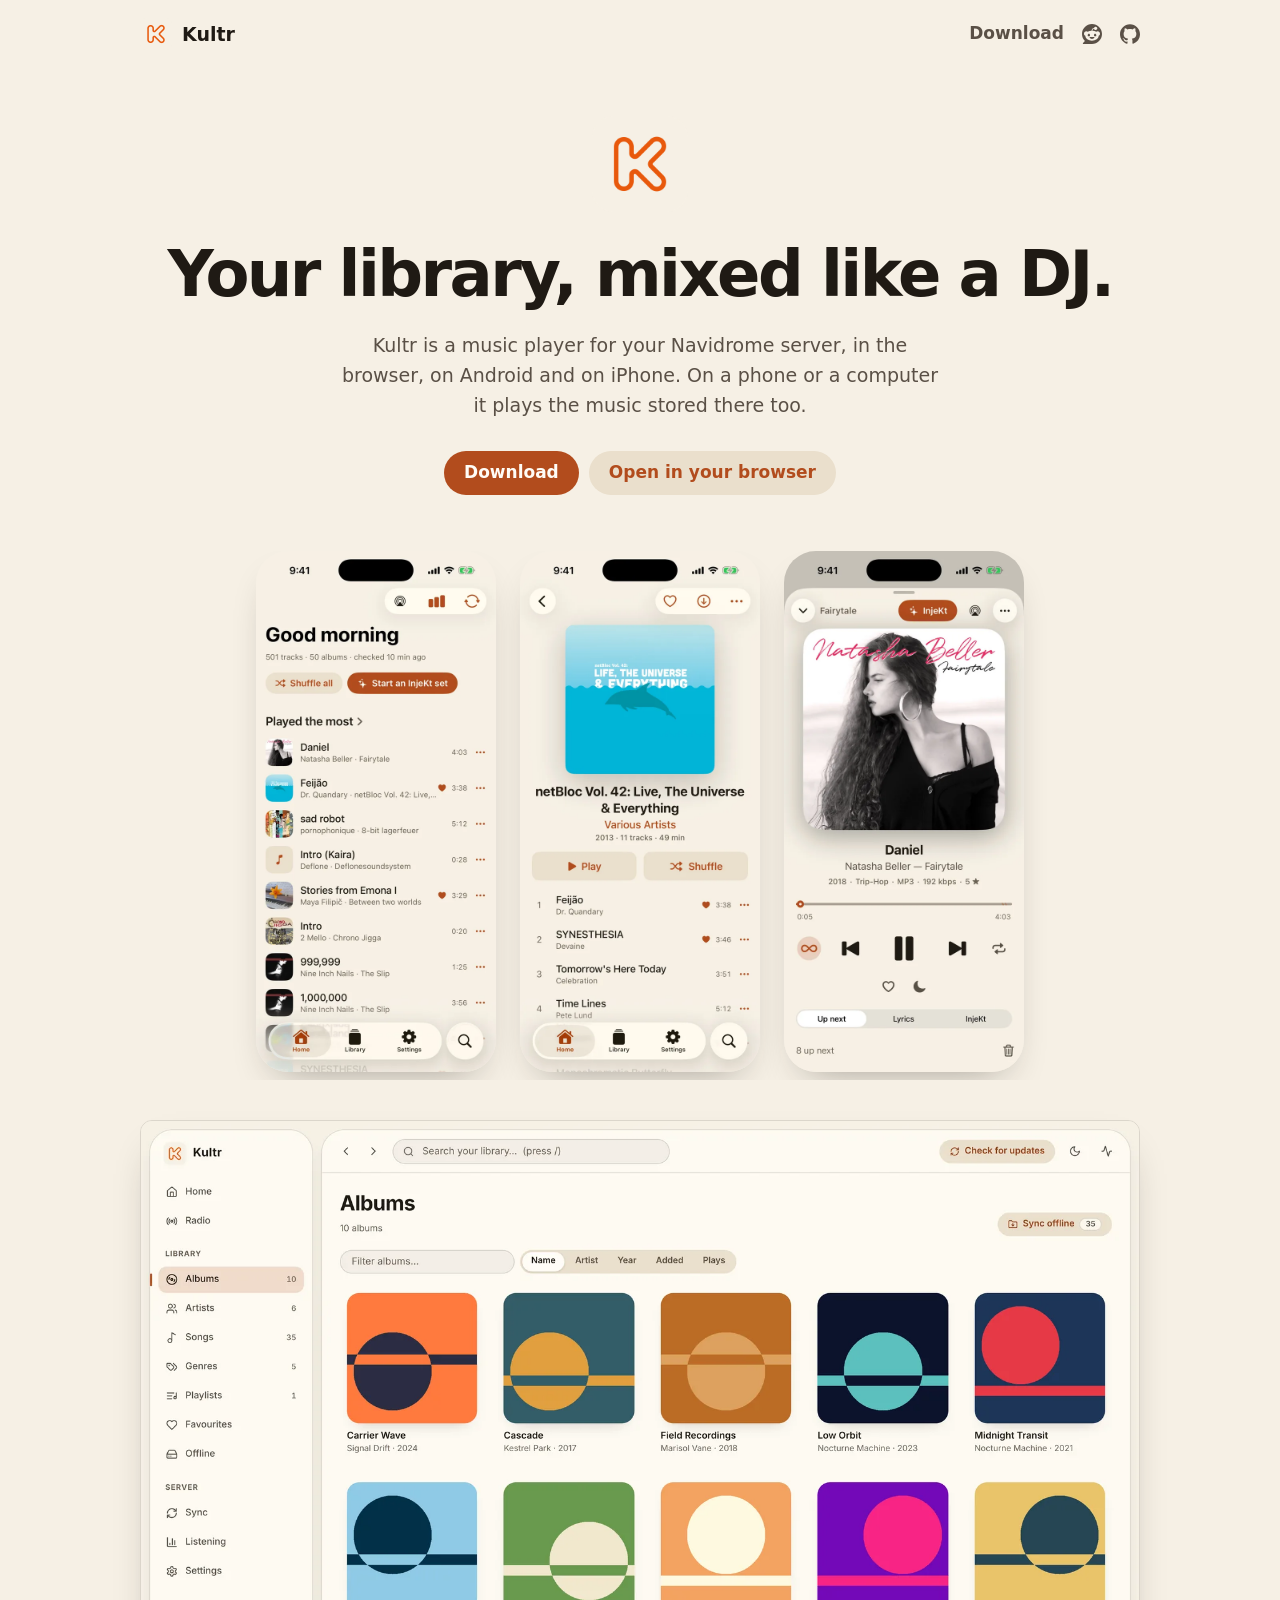
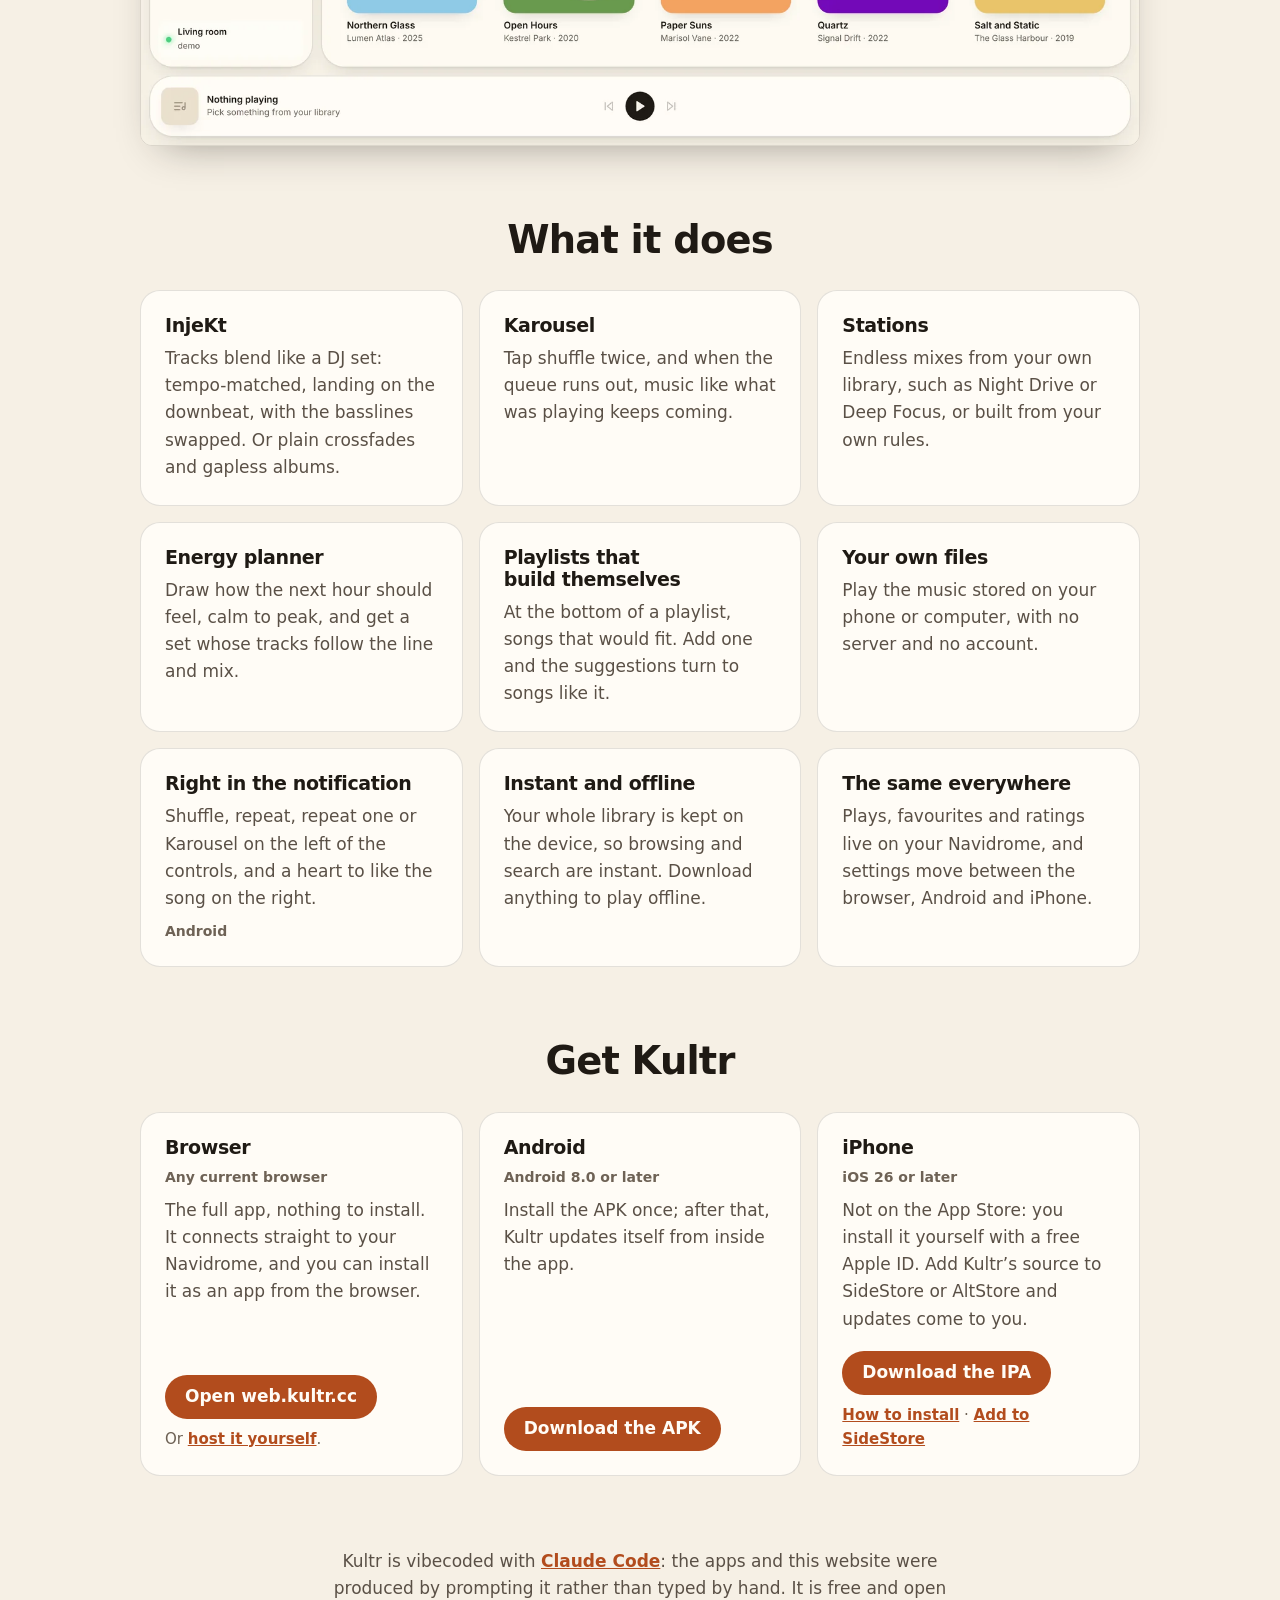
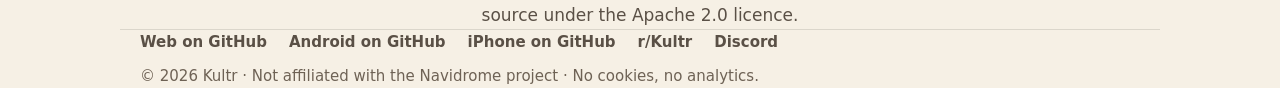
==== commit b57c605a: "Playlist suggestions and the notification buttons on the page - New cards: playlists that build them" ====
--- a/site/index.html
+++ b/site/index.html
@@ -30,7 +30,7 @@
       <div class="hero">
         <img class="logo" src="assets/img/logo.png" alt="" width="96" height="96" />
         <h1>Your library, mixed like a DJ.</h1>
-        <p>Kultr is a music player for your Navidrome server, in the browser, on Android and on iPhone. On a phone it plays the music stored there too.</p>
+        <p>Kultr is a music player for your Navidrome server, in the browser, on Android and on iPhone. On a phone or a computer it plays the music stored there too.</p>
         <div class="actions">
           <a class="btn primary" href="#download">Download</a>
           <a class="btn" href="https://web.kultr.cc/">Open in your browser</a>
@@ -61,12 +61,23 @@
           <div class="card">
             <h3>Stations</h3>
             <p>Endless mixes from your own library, such as Night Drive or Deep Focus, or built from your own rules.</p>
-            <span class="tag">Android and iPhone</span>
           </div>
           <div class="card">
-            <h3>Music on your phone</h3>
-            <p>Play the files stored on your phone, with no server and no account.</p>
-            <span class="tag">Android and iPhone</span>
+            <h3>Energy planner</h3>
+            <p>Draw how the next hour should feel, calm to peak, and get a set whose tracks follow the line and mix.</p>
+          </div>
+          <div class="card">
+            <h3>Playlists that build themselves</h3>
+            <p>At the bottom of a playlist, songs that would fit. Add one and the suggestions turn to songs like it.</p>
+          </div>
+          <div class="card">
+            <h3>Your own files</h3>
+            <p>Play the music stored on your phone or computer, with no server and no account.</p>
+          </div>
+          <div class="card">
+            <h3>Right in the notification</h3>
+            <p>Shuffle, repeat, repeat one or Karousel on the left of the controls, and a heart to like the song on the right.</p>
+            <span class="tag">Android</span>
           </div>
           <div class="card">
             <h3>Instant and offline</h3>
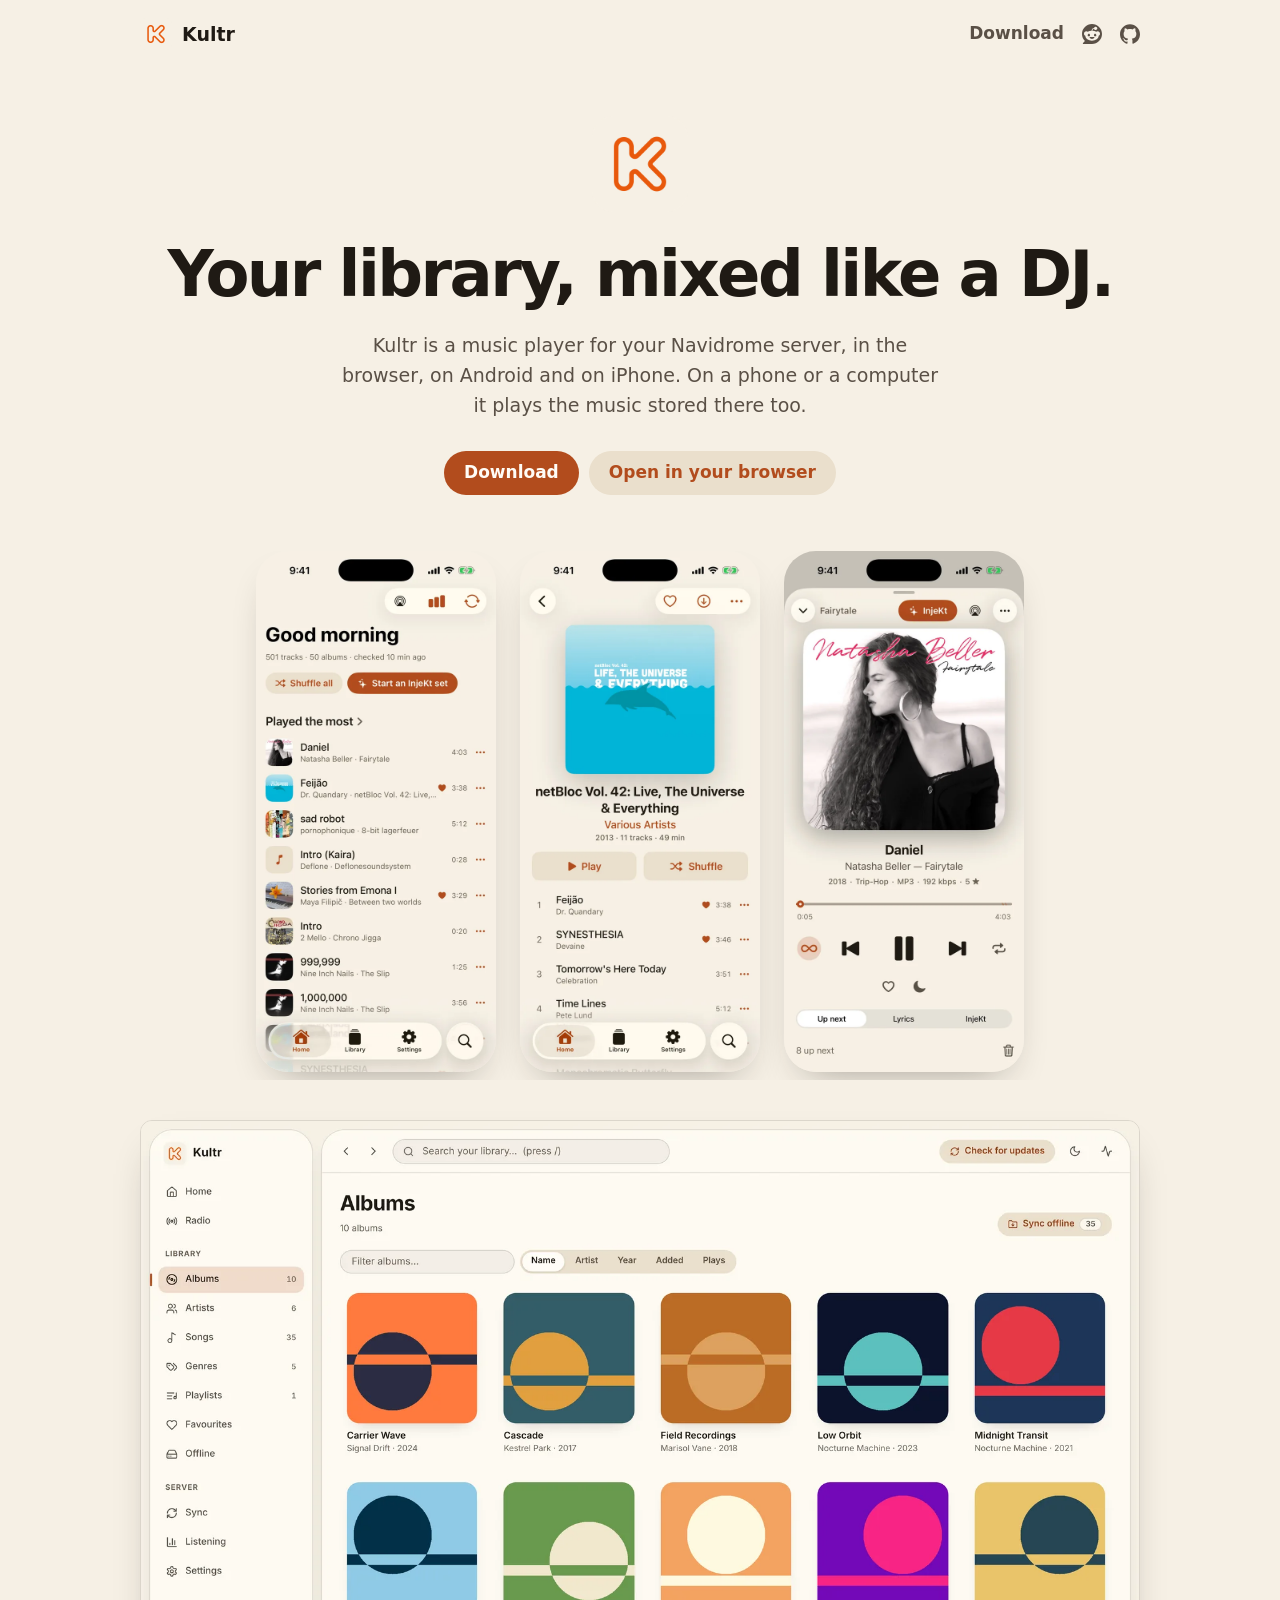
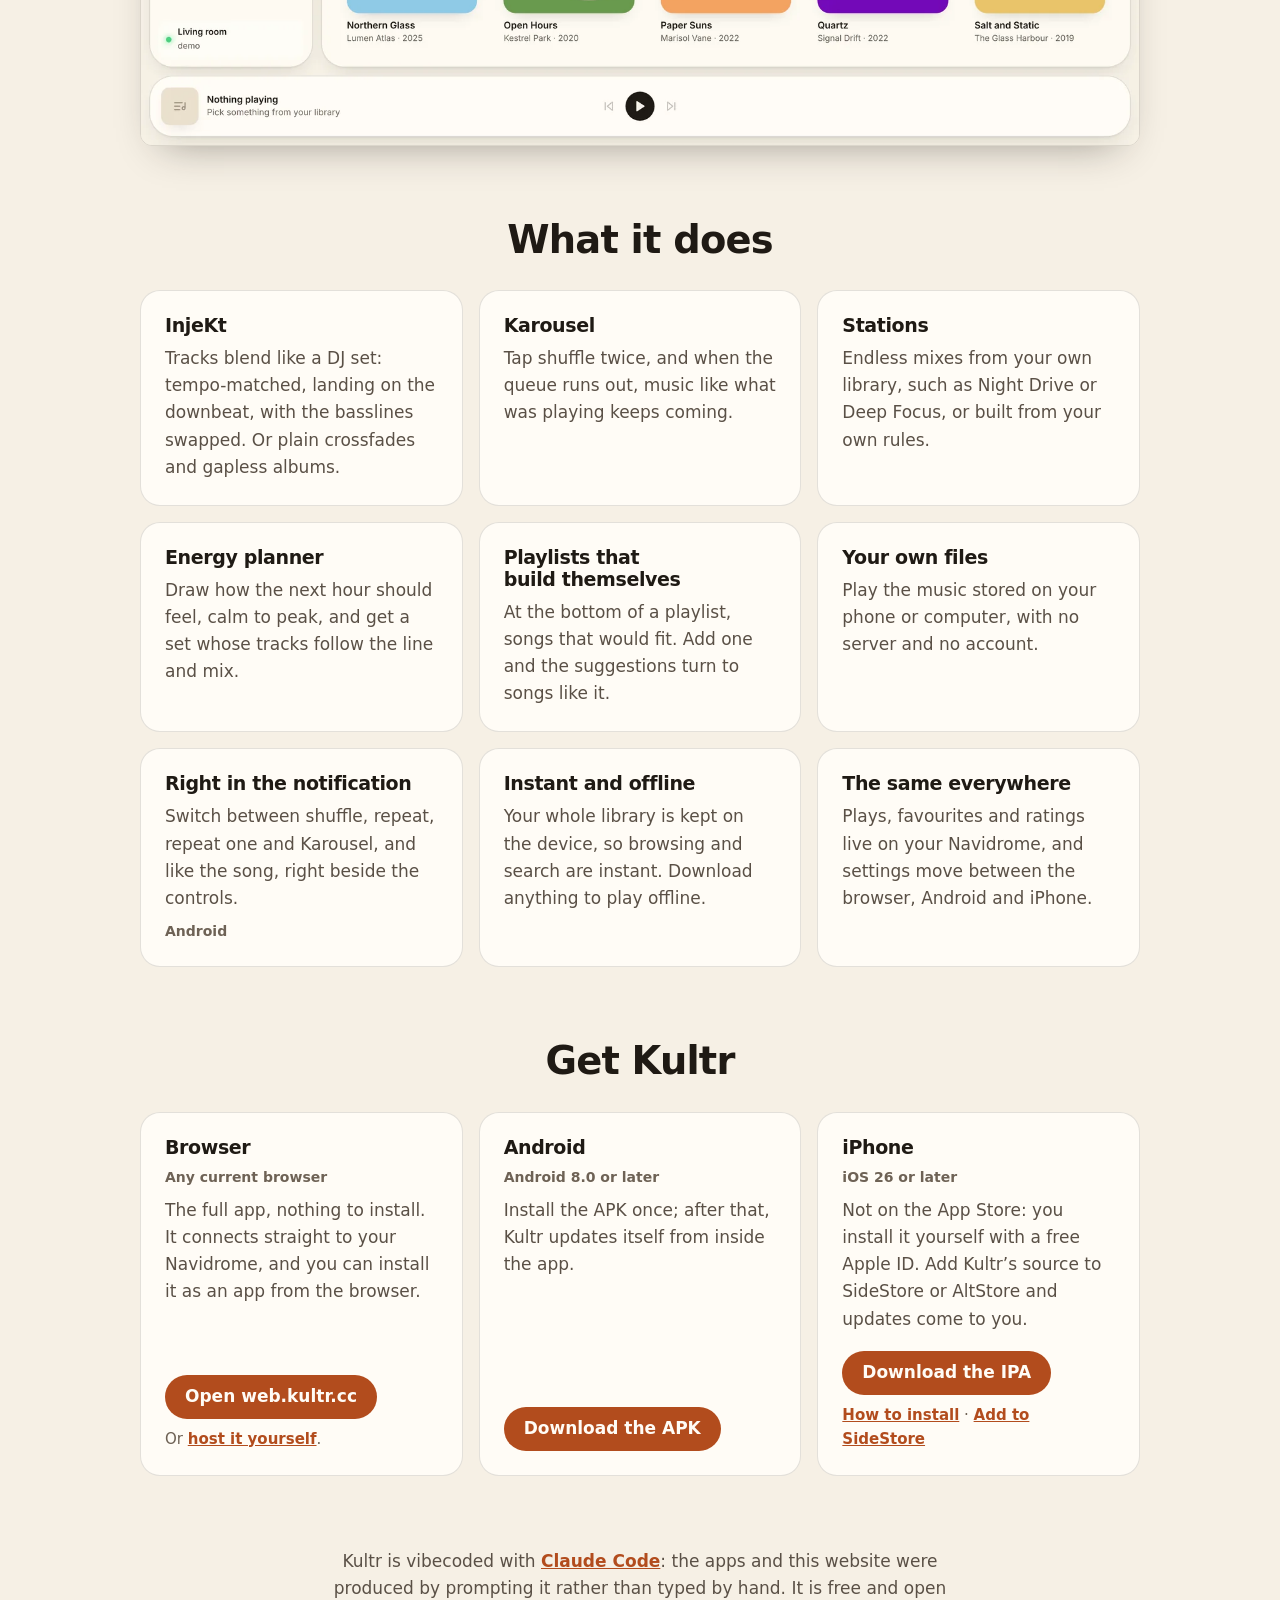
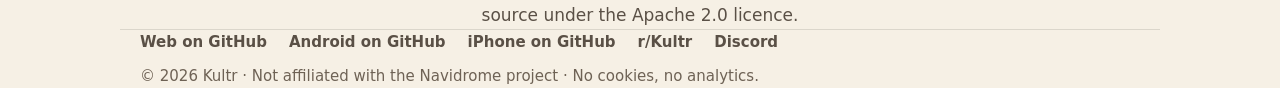
==== commit 0ea4dae1: "The notification buttons: say what Android shows Android draws Kultr's mode and like buttons after n" ====
--- a/site/index.html
+++ b/site/index.html
@@ -76,7 +76,7 @@
           </div>
           <div class="card">
             <h3>Right in the notification</h3>
-            <p>Shuffle, repeat, repeat one or Karousel on the left of the controls, and a heart to like the song on the right.</p>
+            <p>Switch between shuffle, repeat, repeat one and Karousel, and like the song, right beside the controls.</p>
             <span class="tag">Android</span>
           </div>
           <div class="card">
